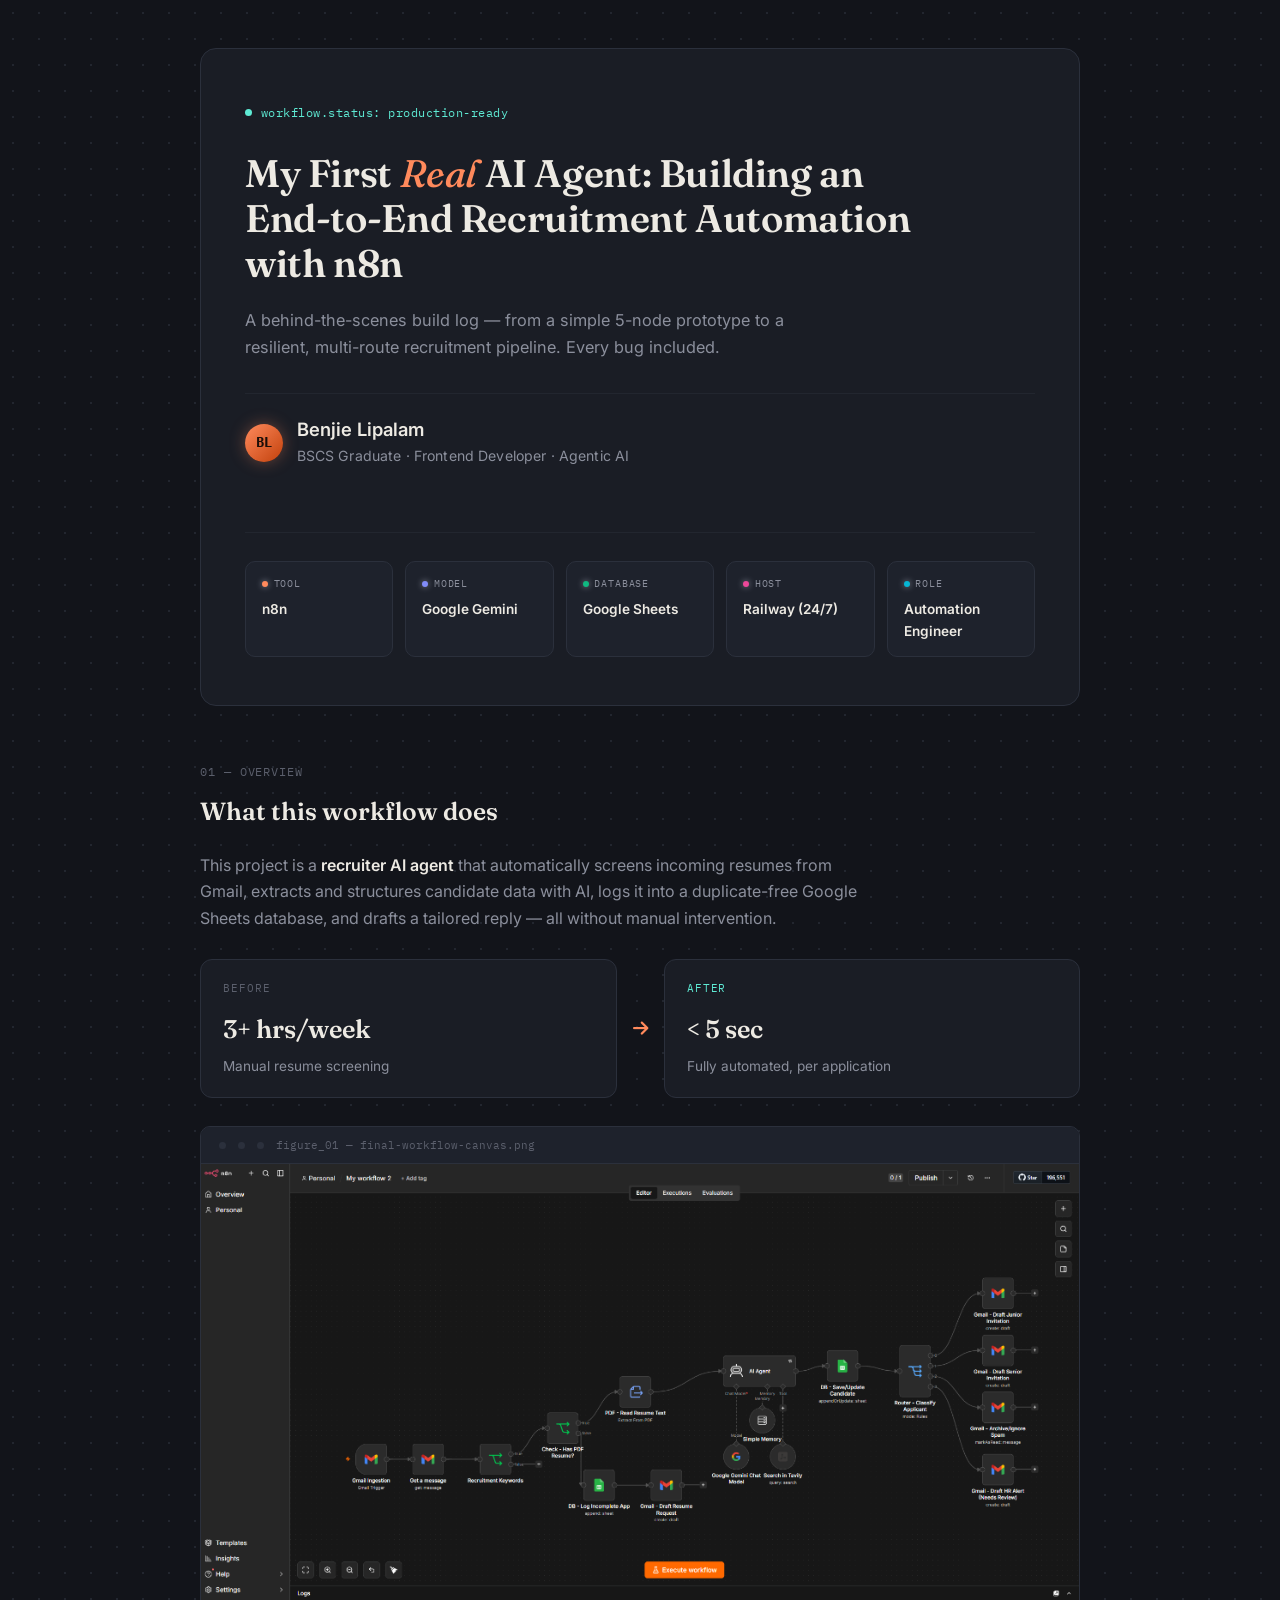
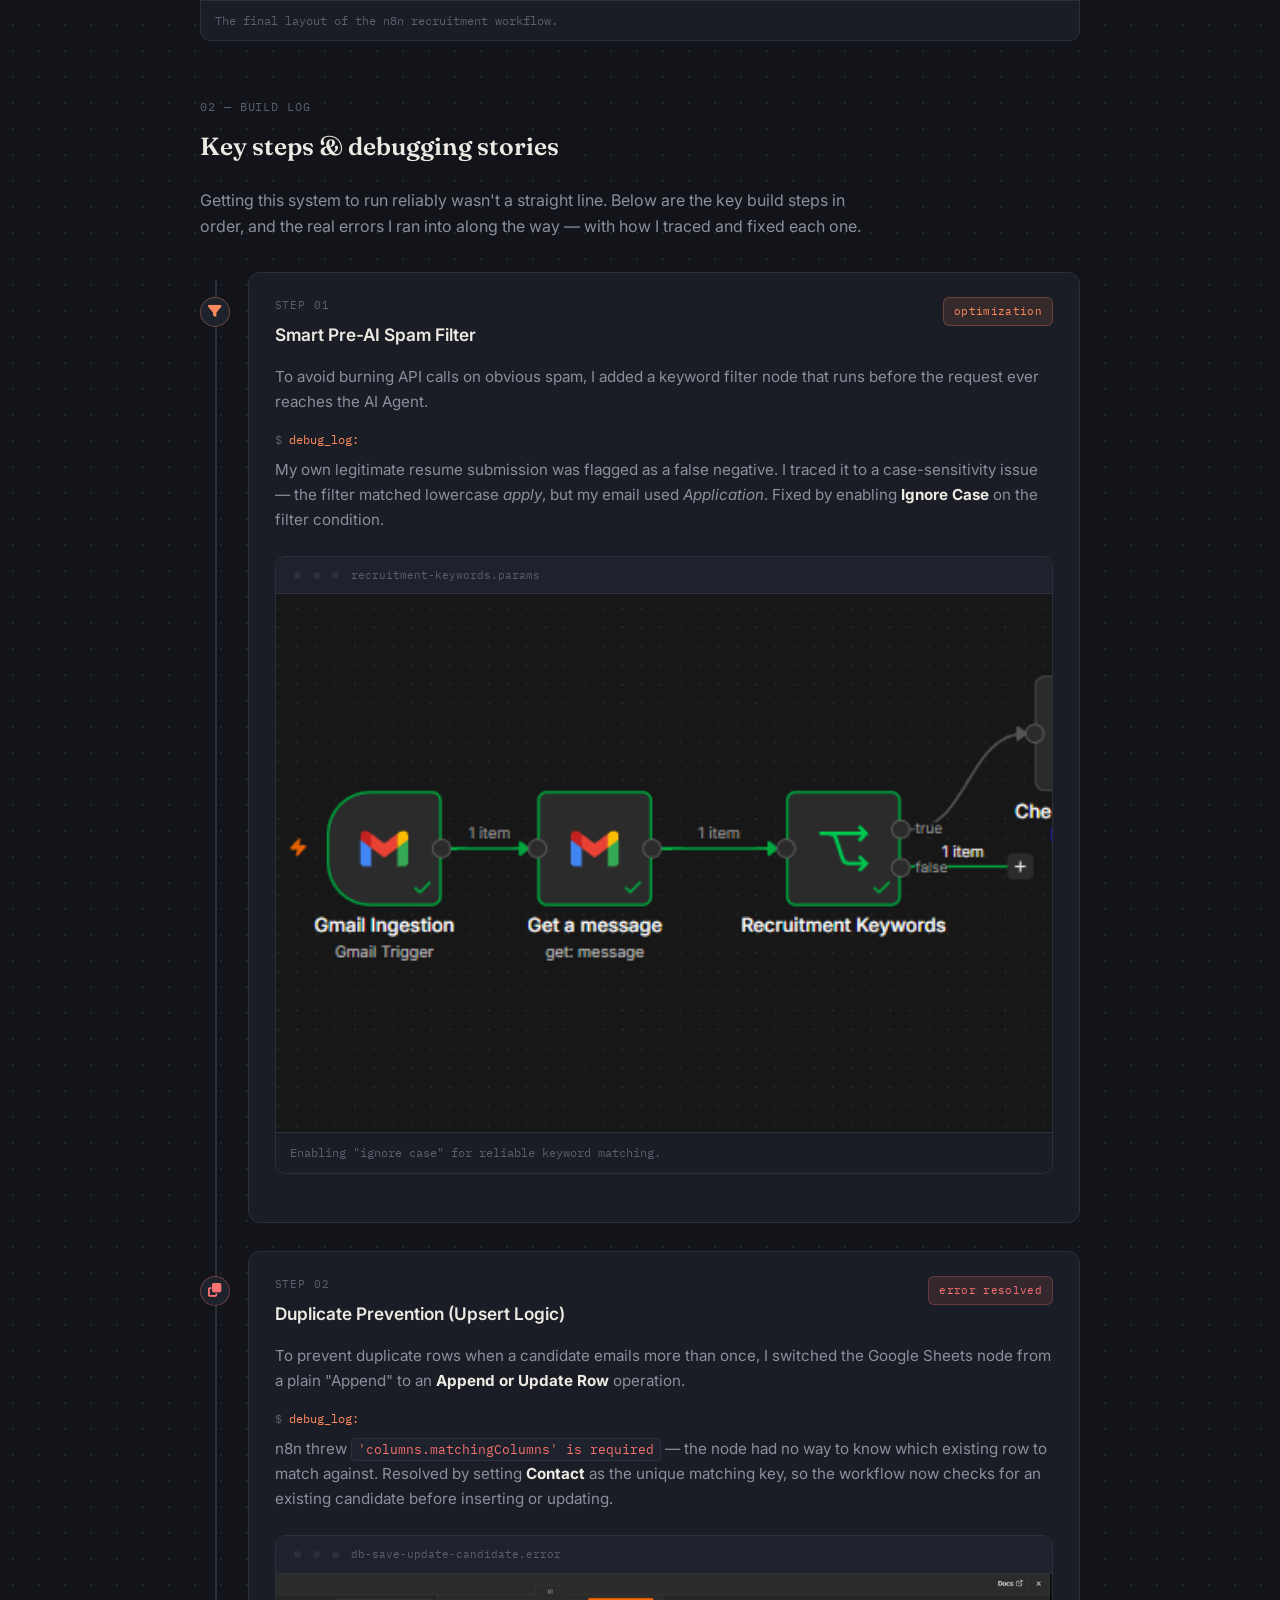
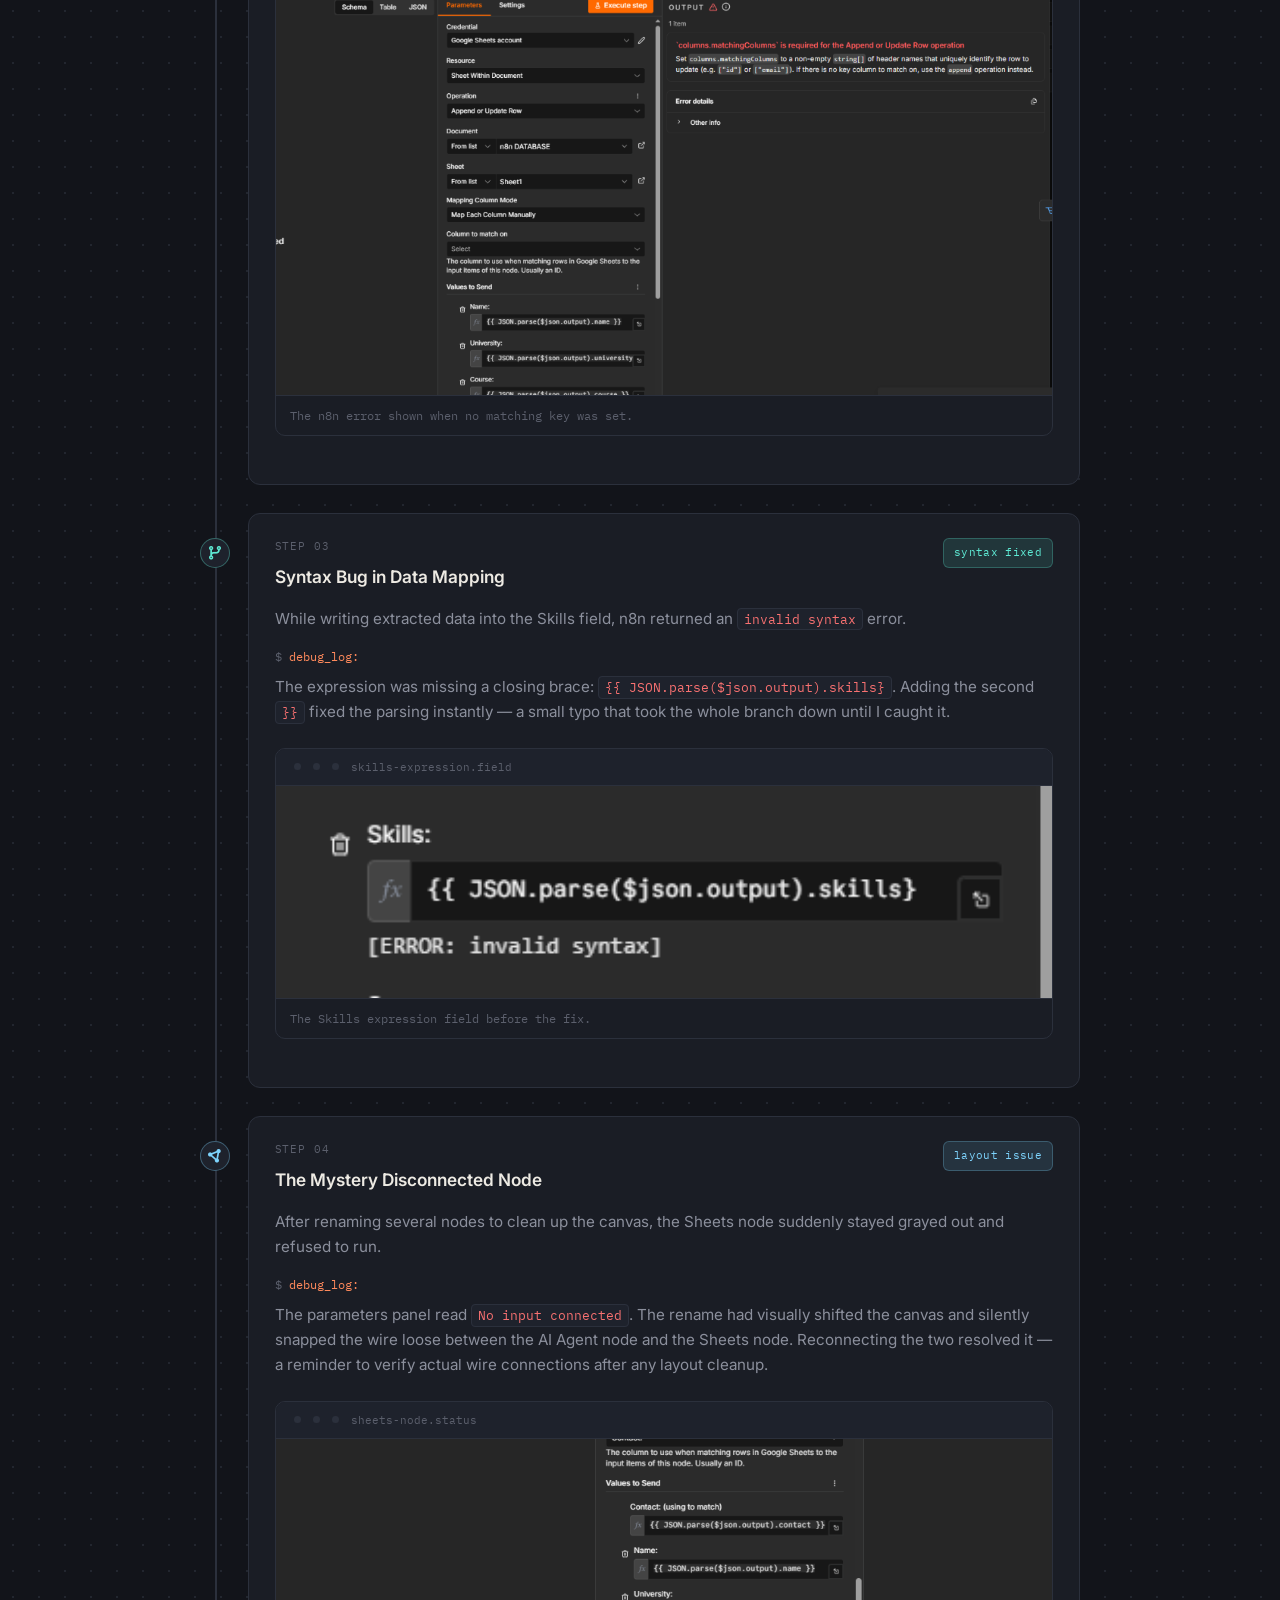
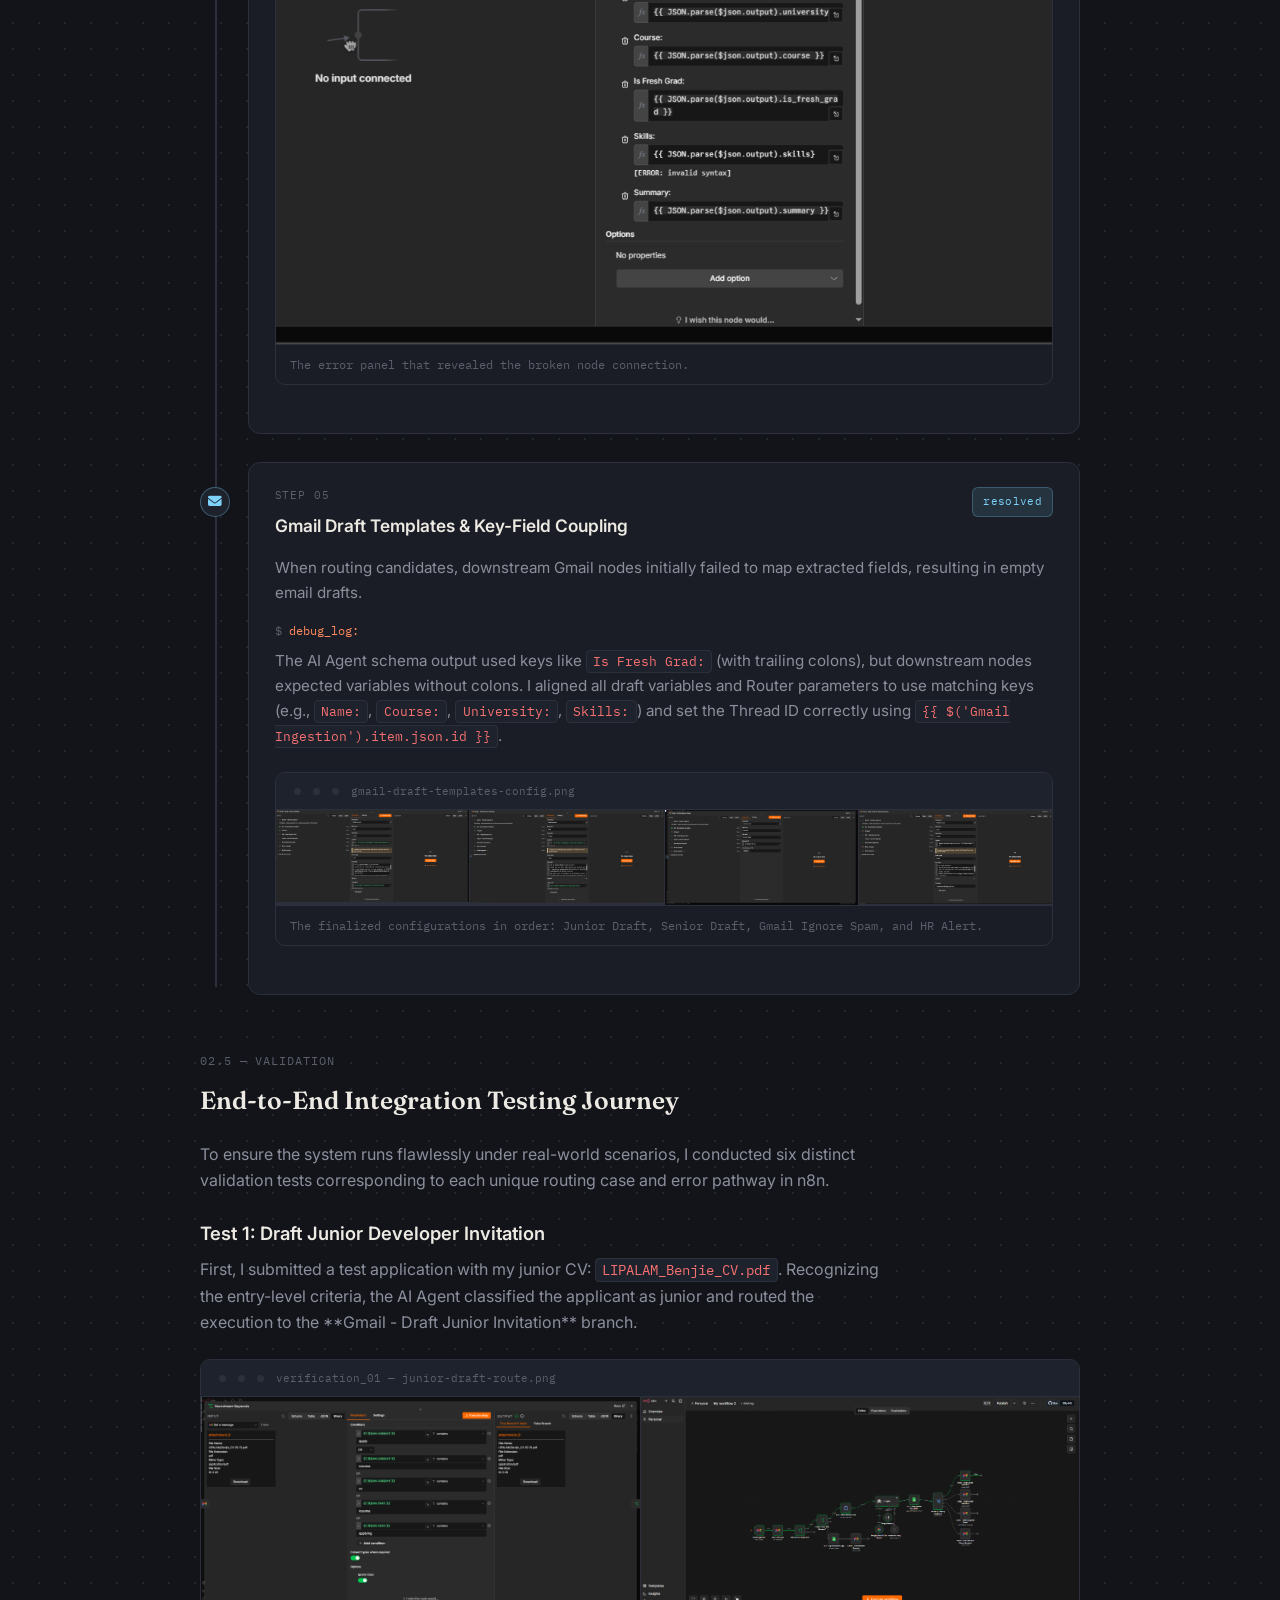
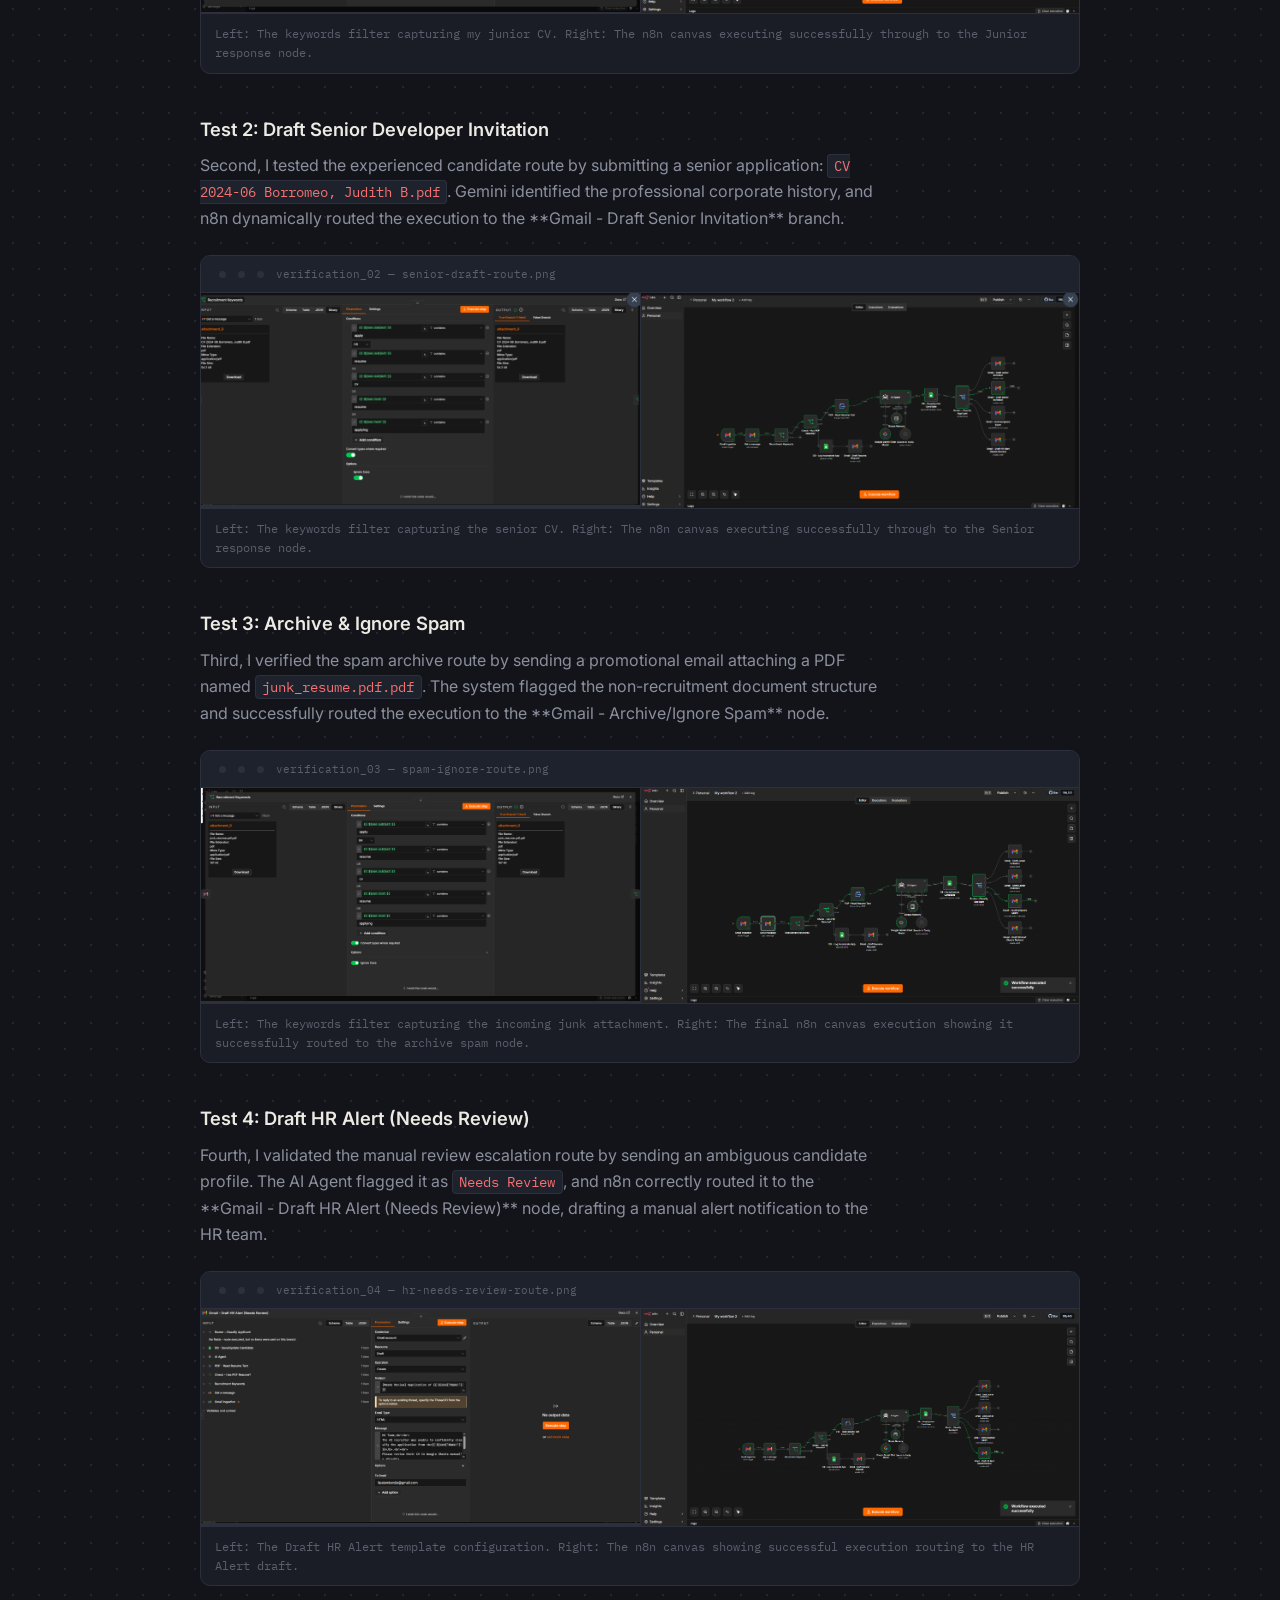
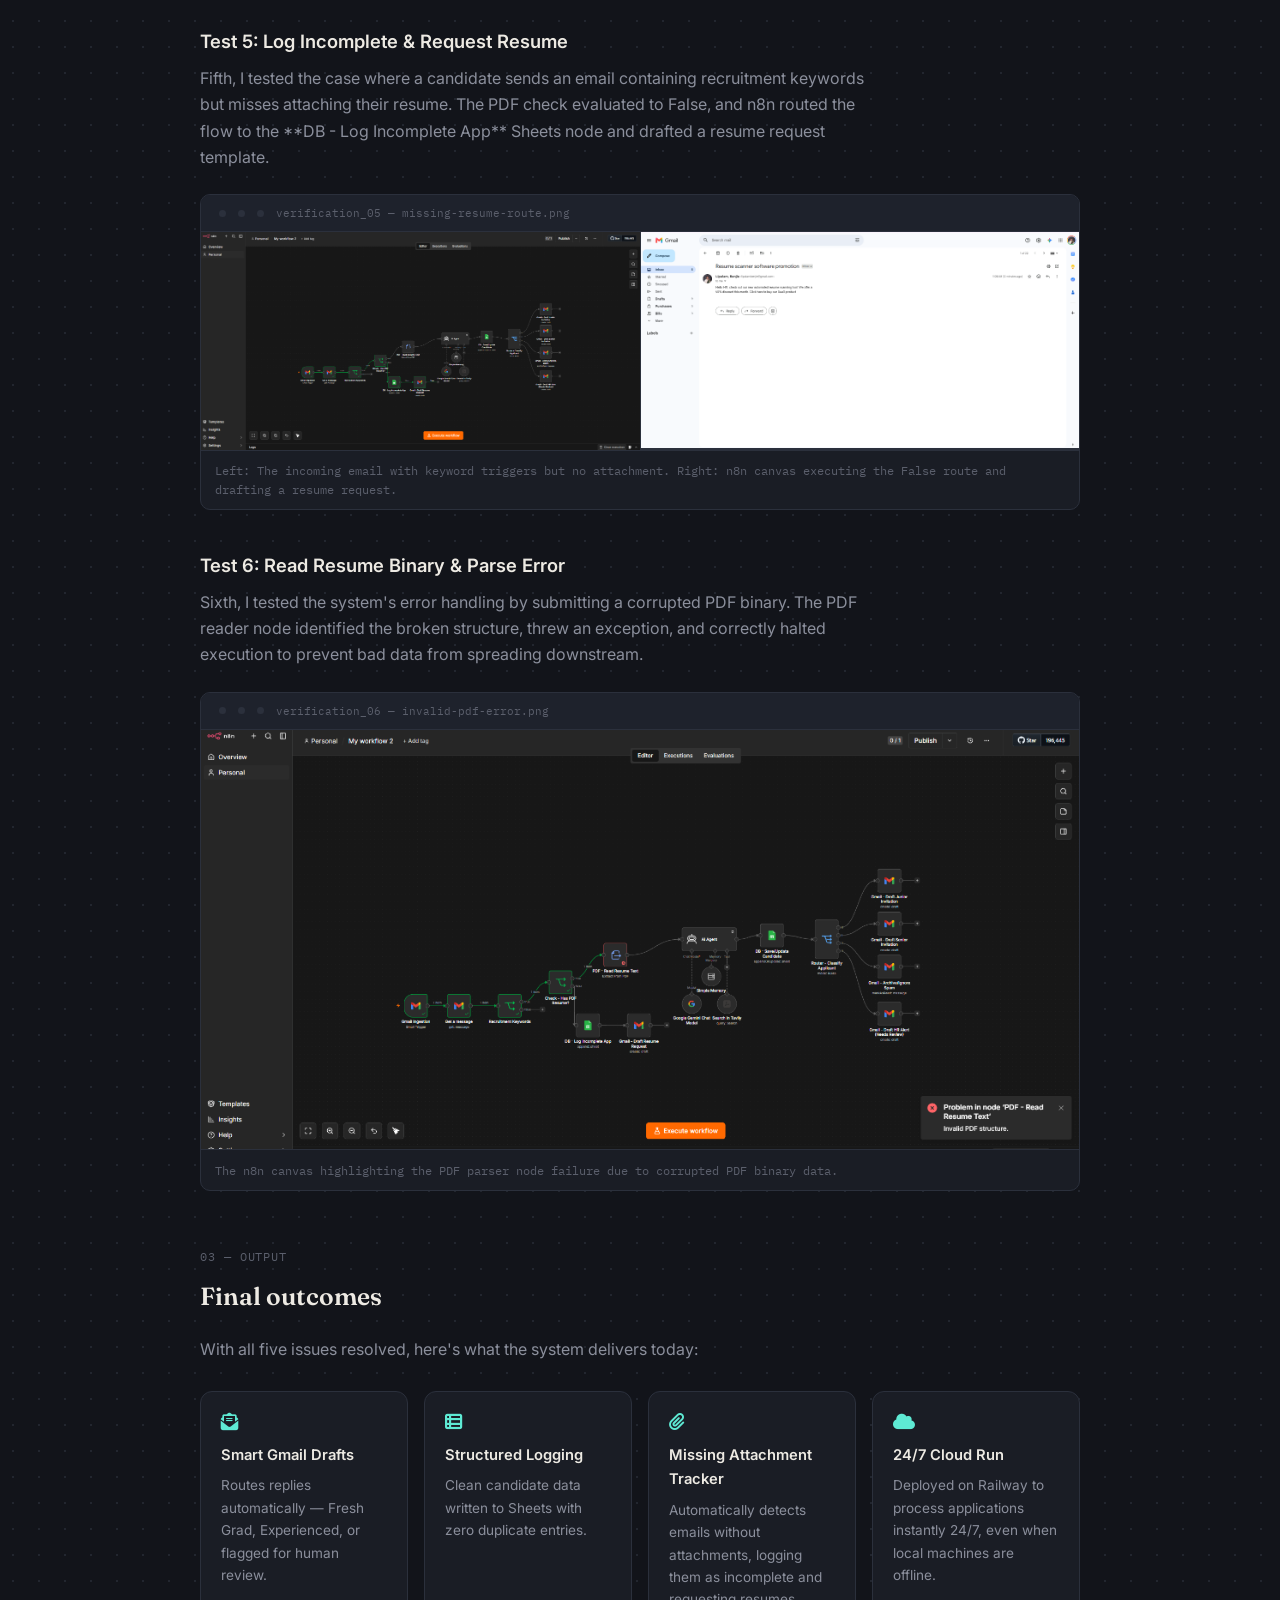
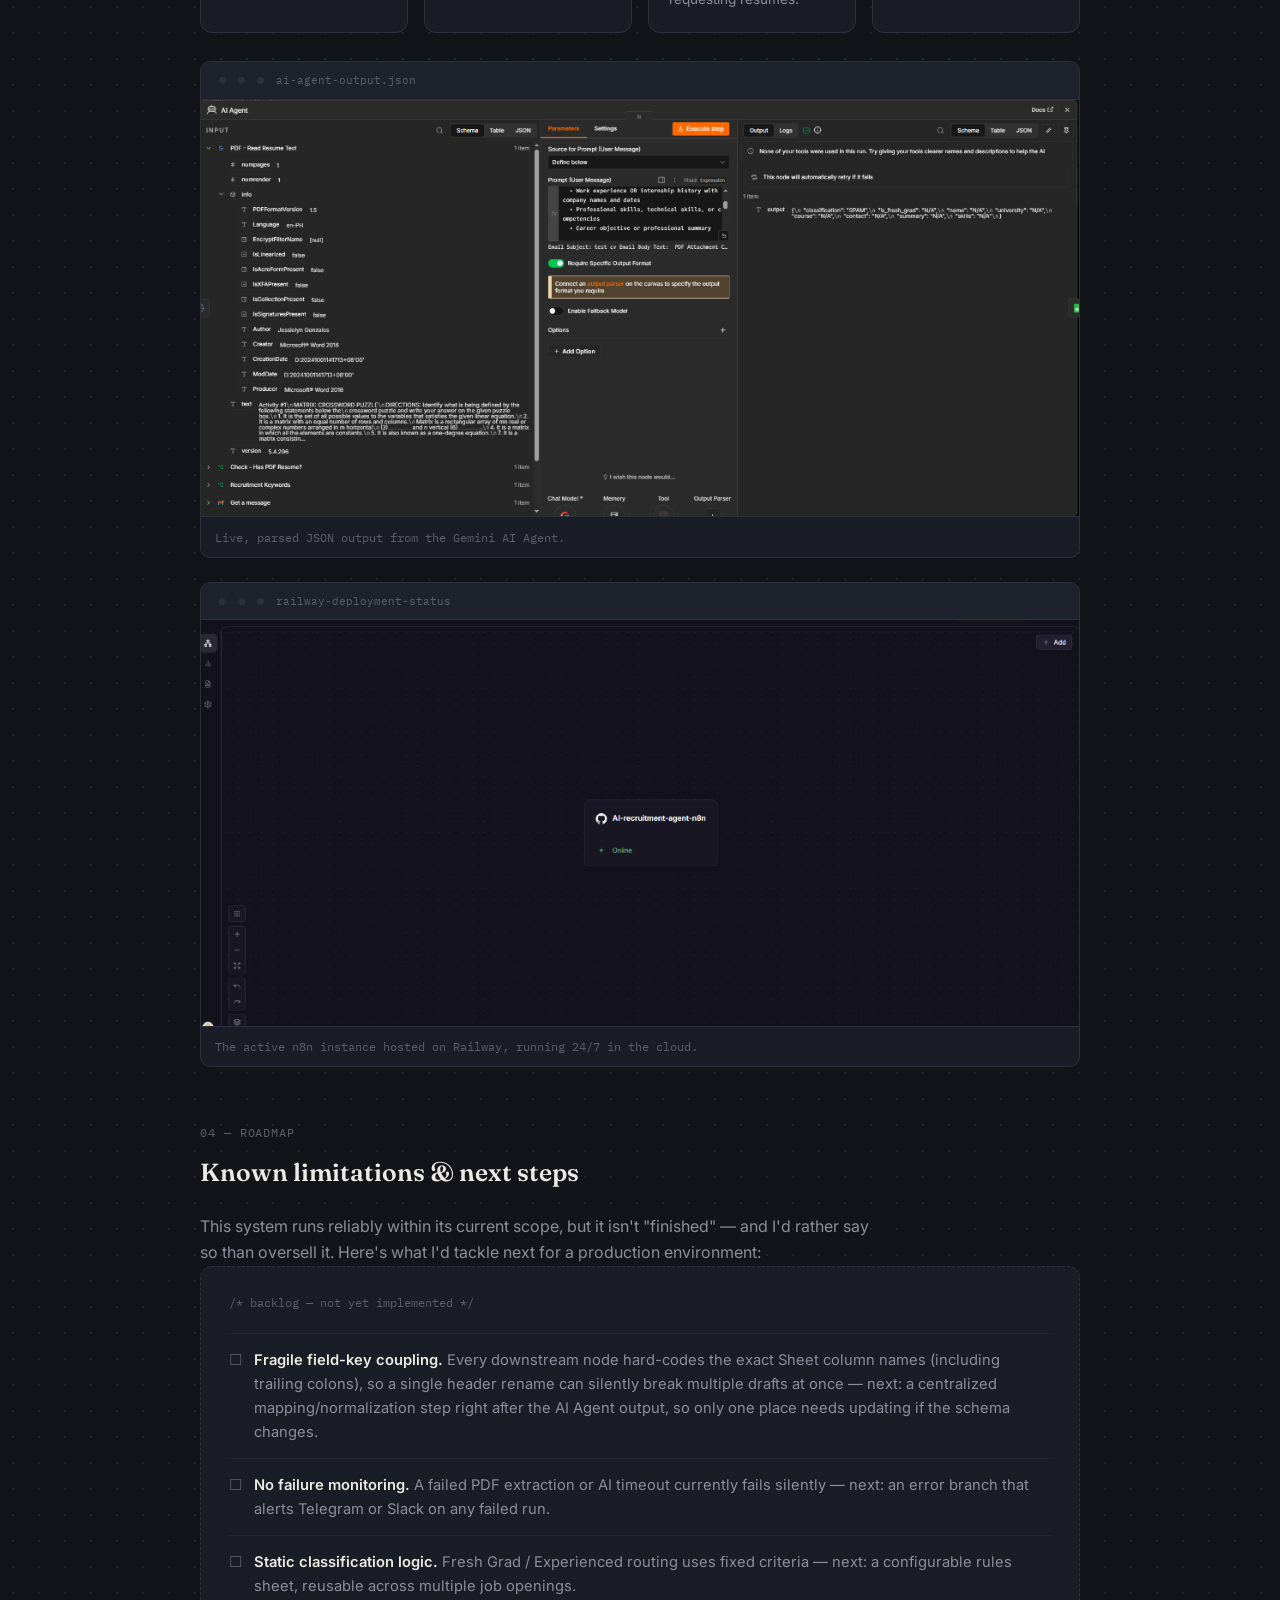
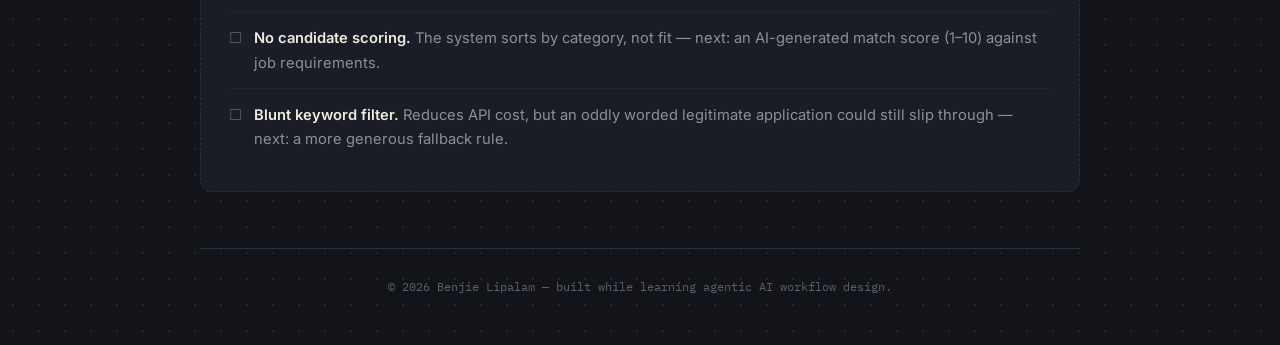
==== index.html @ 8786ce72 "design: refine author branding title text and apply enhanced CSS avatar glow" ====
<!doctype html>
<html lang="en">
  <head>
    <meta charset="UTF-8" />
    <meta name="viewport" content="width=device-width, initial-scale=1.0" />
    <title>Benjie Lipalam — My First Real AI Agent</title>
    <link rel="preconnect" href="https://fonts.googleapis.com" />
    <link rel="preconnect" href="https://fonts.gstatic.com" crossorigin />
    <link
      href="https://fonts.googleapis.com/css2?family=Fraunces:ital,opsz,wght@0,9..144,500;0,9..144,600;0,9..144,700;1,9..144,500&family=Inter:wght@400;500;600;700&family=IBM+Plex+Mono:wght@400;500;600&display=swap"
      rel="stylesheet"
    />
    <link
      rel="stylesheet"
      href="https://cdnjs.cloudflare.com/ajax/libs/font-awesome/6.4.0/css/all.min.css"
    />
    <link rel="stylesheet" href="portfolio.css" />
  </head>
  <body>
    <div class="container">
      <!-- Header -->
      <header class="header">
        <div class="status-line mono">
          <span class="status-dot"></span>
          workflow.status: production-ready
        </div>
        <h1>
          My First <em>Real</em> AI Agent: Building an End-to-End Recruitment
          Automation with n8n
        </h1>
        <p class="subhead">
          A behind-the-scenes build log — from a simple 5-node prototype to a
          resilient, multi-route recruitment pipeline. Every bug included.
        </p>
        <div class="author-tag" style="margin-bottom: 2rem;">
          <div class="author-avatar">BL</div>
          <div class="author-meta">
            <div class="author-name">Benjie Lipalam</div>
            <div class="author-role">BSCS Graduate &middot; Frontend Developer &middot; Agentic AI</div>
          </div>
        </div>

        <!-- Meta Chips -->
        <div class="meta-strip">
          <div class="chip">
            <span class="chip-key mono"><span class="dot-indicator" style="background-color: #ff8a5c;"></span>tool</span>
            <span class="chip-val">n8n</span>
          </div>
          <div class="chip">
            <span class="chip-key mono"><span class="dot-indicator" style="background-color: #818cf8;"></span>model</span>
            <span class="chip-val">Google Gemini</span>
          </div>
          <div class="chip">
            <span class="chip-key mono"><span class="dot-indicator" style="background-color: #10b981;"></span>database</span>
            <span class="chip-val">Google Sheets</span>
          </div>
          <div class="chip">
            <span class="chip-key mono"><span class="dot-indicator" style="background-color: #ec4899;"></span>host</span>
            <span class="chip-val">Railway (24/7)</span>
          </div>
          <div class="chip">
            <span class="chip-key mono"><span class="dot-indicator" style="background-color: #06b6d4;"></span>role</span>
            <span class="chip-val">Automation Engineer</span>
          </div>
        </div>
      </header>

      <!-- Section 1: Overview -->
      <div class="section">
        <div class="section-eyebrow">01 — Overview</div>
        <h2 class="section-title">What this workflow does</h2>
        <p>
          This project is a <strong>recruiter AI agent</strong> that
          automatically screens incoming resumes from Gmail, extracts and
          structures candidate data with AI, logs it into a duplicate-free
          Google Sheets database, and drafts a tailored reply — all without
          manual intervention.
        </p>

        <div class="impact-row">
          <div class="impact-box before">
            <div class="impact-label mono">before</div>
            <div class="impact-value">3+ hrs/week</div>
            <div class="impact-desc">Manual resume screening</div>
          </div>
          <div class="impact-arrow">
            <i class="fa-solid fa-arrow-right"></i>
          </div>
          <div class="impact-box after">
            <div class="impact-label mono">after</div>
            <div class="impact-value">&lt; 5 sec</div>
            <div class="impact-desc">Fully automated, per application</div>
          </div>
        </div>

        <div class="frame">
          <div class="frame-bar">
            <span class="frame-dot"></span><span class="frame-dot"></span
            ><span class="frame-dot"></span>
            <span class="mono">figure_01 — final-workflow-canvas.png</span>
          </div>
          <img
            src="assets/media__1784137675447.png"
            alt="Final n8n canvas layout"
          />
          <div class="frame-caption">
            The final layout of the n8n recruitment workflow.
          </div>
        </div>
      </div>

      <!-- Section 2: Debug Log -->
      <div class="section">
        <div class="section-eyebrow">02 — Build Log</div>
        <h2 class="section-title">Key steps &amp; debugging stories</h2>
        <p>
          Getting this system to run reliably wasn't a straight line. Below are
          the key build steps in order, and the real errors I ran into along the
          way — with how I traced and fixed each one.
        </p>

        <div class="timeline" style="margin-top: 2rem">
          <!-- Step 1 -->
          <div class="step-card">
            <div class="node-dot signal">
              <i class="fa-solid fa-filter"></i>
            </div>
            <div class="step-header">
              <div>
                <span class="step-eyebrow">STEP 01</span>
                <div class="step-title">Smart Pre-AI Spam Filter</div>
              </div>
              <span class="step-badge signal">optimization</span>
            </div>
            <p>
              To avoid burning API calls on obvious spam, I added a keyword
              filter node that runs before the request ever reaches the AI
              Agent.
            </p>
            <span class="debug-tag">debug_log:</span>
            <p style="margin-bottom: 1.25rem">
              My own legitimate resume submission was flagged as a false
              negative. I traced it to a case-sensitivity issue — the filter
              matched lowercase <i>apply</i>, but my email used
              <i>Application</i>. Fixed by enabling
              <strong style="color: var(--ink)">Ignore Case</strong> on the
              filter condition.
            </p>
            <div class="frame">
              <div class="frame-bar">
                <span class="frame-dot"></span><span class="frame-dot"></span
                ><span class="frame-dot"></span>
                <span class="mono">recruitment-keywords.params</span>
              </div>
              <img
                src="assets/media__1784074156795.png"
                alt="Recruitment Keywords parameters"
              />
              <div class="frame-caption">
                Enabling "ignore case" for reliable keyword matching.
              </div>
            </div>
          </div>

          <!-- Step 2 -->
          <div class="step-card">
            <div class="node-dot danger"><i class="fa-solid fa-clone"></i></div>
            <div class="step-header">
              <div>
                <span class="step-eyebrow">STEP 02</span>
                <div class="step-title">
                  Duplicate Prevention (Upsert Logic)
                </div>
              </div>
              <span class="step-badge danger">error resolved</span>
            </div>
            <p>
              To prevent duplicate rows when a candidate emails more than once,
              I switched the Google Sheets node from a plain "Append" to an
              <strong style="color: var(--ink)">Append or Update Row</strong>
              operation.
            </p>
            <span class="debug-tag">debug_log:</span>
            <p style="margin-bottom: 1.25rem">
              n8n threw <code>'columns.matchingColumns' is required</code>
              — the node had no way to know which existing row to match against.
              Resolved by setting
              <strong style="color: var(--ink)">Contact</strong> as the unique
              matching key, so the workflow now checks for an existing candidate
              before inserting or updating.
            </p>
            <div class="frame">
              <div class="frame-bar">
                <span class="frame-dot"></span><span class="frame-dot"></span
                ><span class="frame-dot"></span>
                <span class="mono">db-save-update-candidate.error</span>
              </div>
              <img
                src="assets/media__1784091440905.png"
                alt="Matching columns error"
              />
              <div class="frame-caption">
                The n8n error shown when no matching key was set.
              </div>
            </div>
          </div>

          <!-- Step 3 -->
          <div class="step-card">
            <div class="node-dot success">
              <i class="fa-solid fa-code-branch"></i>
            </div>
            <div class="step-header">
              <div>
                <span class="step-eyebrow">STEP 03</span>
                <div class="step-title">Syntax Bug in Data Mapping</div>
              </div>
              <span class="step-badge success">syntax fixed</span>
            </div>
            <p>
              While writing extracted data into the Skills field, n8n returned
              an <code>invalid syntax</code> error.
            </p>
            <span class="debug-tag">debug_log:</span>
            <p style="margin-bottom: 1.25rem">
              The expression was missing a closing brace:
              <code>{{ JSON.parse($json.output).skills}</code>. Adding the
              second <code>}}</code> fixed the parsing instantly — a small typo
              that took the whole branch down until I caught it.
            </p>
            <div class="frame">
              <div class="frame-bar">
                <span class="frame-dot"></span><span class="frame-dot"></span
                ><span class="frame-dot"></span>
                <span class="mono">skills-expression.field</span>
              </div>
              <img
                src="assets/media__1784127608959.png"
                alt="Skills bracket error"
              />
              <div class="frame-caption">
                The Skills expression field before the fix.
              </div>
            </div>
          </div>

          <!-- Step 4 -->
          <div class="step-card">
            <div class="node-dot info">
              <i class="fa-solid fa-circle-nodes"></i>
            </div>
            <div class="step-header">
              <div>
                <span class="step-eyebrow">STEP 04</span>
                <div class="step-title">The Mystery Disconnected Node</div>
              </div>
              <span class="step-badge info">layout issue</span>
            </div>
            <p>
              After renaming several nodes to clean up the canvas, the Sheets
              node suddenly stayed grayed out and refused to run.
            </p>
            <span class="debug-tag">debug_log:</span>
            <p style="margin-bottom: 1.25rem">
              The parameters panel read <code>No input connected</code>. The
              rename had visually shifted the canvas and silently snapped the
              wire loose between the AI Agent node and the Sheets node.
              Reconnecting the two resolved it — a reminder to verify actual
              wire connections after any layout cleanup.
            </p>
            <div class="frame">
              <div class="frame-bar">
                <span class="frame-dot"></span><span class="frame-dot"></span
                ><span class="frame-dot"></span>
                <span class="mono">sheets-node.status</span>
              </div>
              <img
                src="assets/uploaded_media_1784127311231.png"
                alt="No input connected screenshot"
              />
              <div class="frame-caption">
                The error panel that revealed the broken node connection.
              </div>
            </div>
          </div>

          <!-- Step 5 -->
          <div class="step-card">
            <div class="node-dot info">
              <i class="fa-solid fa-envelope"></i>
            </div>
            <div class="step-header">
              <div>
                <span class="step-eyebrow">STEP 05</span>
                <div class="step-title">
                  Gmail Draft Templates &amp; Key-Field Coupling
                </div>
              </div>
              <span class="step-badge info">resolved</span>
            </div>
            <p>
              When routing candidates, downstream Gmail nodes initially failed
              to map extracted fields, resulting in empty email drafts.
            </p>
            <span class="debug-tag">debug_log:</span>
            <p style="margin-bottom: 1.25rem">
              The AI Agent schema output used keys like
              <code>Is Fresh Grad:</code> (with trailing colons), but downstream
              nodes expected variables without colons. I aligned all draft
              variables and Router parameters to use matching keys (e.g.,
              <code>Name:</code>, <code>Course:</code>,
              <code>University:</code>, <code>Skills:</code>) and set the Thread
              ID correctly using
              <code>{{ $('Gmail Ingestion').item.json.id }}</code>.
            </p>
            <div class="frame">
              <div class="frame-bar">
                <span class="frame-dot"></span><span class="frame-dot"></span
                ><span class="frame-dot"></span>
                <span class="mono">gmail-draft-templates-config.png</span>
              </div>
              <div
                style="
                  display: grid;
                  grid-template-columns: repeat(auto-fit, minmax(180px, 1fr));
                  gap: 1px;
                  background-color: var(--line);
                "
              >
                <img
                  src="assets/media__1784149480501.png"
                  alt="Draft Junior Invitation Configuration"
                  style="width: 100%; display: block"
                />
                <img
                  src="assets/media__1784149492534.png"
                  alt="Draft Senior Invitation Configuration"
                  style="width: 100%; display: block"
                />
                <img
                  src="assets/media__1784143111990.png"
                  alt="Gmail Archive/Ignore Spam Configuration"
                  style="width: 100%; display: block"
                />
                <img
                  src="assets/media__1784149506676.png"
                  alt="Draft HR Alert Configuration"
                  style="width: 100%; display: block"
                />
              </div>
              <div class="frame-caption">
                The finalized configurations in order: Junior Draft, Senior
                Draft, Gmail Ignore Spam, and HR Alert.
              </div>
            </div>
          </div>
        </div>
      </div>
      <!-- Section 2.5: Validation -->
      <div class="section">
        <div class="section-eyebrow">02.5 — Validation</div>
        <h2 class="section-title">End-to-End Integration Testing Journey</h2>
        <p>
          To ensure the system runs flawlessly under real-world scenarios, I
          conducted six distinct validation tests corresponding to each unique
          routing case and error pathway in n8n.
        </p>

        <!-- Test 1 -->
        <h3
          style="
            font-size: 1.15rem;
            margin: 1.5rem 0 0.5rem;
            color: var(--ink);
            font-weight: 600;
          "
        >
          Test 1: Draft Junior Developer Invitation
        </h3>
        <p>
          First, I submitted a test application with my junior CV:
          <code>LIPALAM_Benjie_CV.pdf</code>. Recognizing the entry-level
          criteria, the AI Agent classified the applicant as junior and routed
          the execution to the **Gmail - Draft Junior Invitation** branch.
        </p>
        <div class="frame">
          <div class="frame-bar">
            <span class="frame-dot"></span><span class="frame-dot"></span
            ><span class="frame-dot"></span>
            <span class="mono">verification_01 — junior-draft-route.png</span>
          </div>
          <div
            style="
              display: grid;
              grid-template-columns: repeat(auto-fit, minmax(360px, 1fr));
              gap: 1px;
              background-color: var(--line);
            "
          >
            <img
              src="assets/media__1784134936139.png"
              alt="Test 1 CV matches keywords"
              style="width: 100%; display: block"
            />
            <img
              src="assets/media__1784134925178.png"
              alt="Successful Junior CV execution"
              style="width: 100%; display: block"
            />
          </div>
          <div class="frame-caption">
            Left: The keywords filter capturing my junior CV. Right: The n8n
            canvas executing successfully through to the Junior response node.
          </div>
        </div>

        <!-- Test 2 -->
        <h3
          style="
            font-size: 1.15rem;
            margin: 2.5rem 0 0.5rem;
            color: var(--ink);
            font-weight: 600;
          "
        >
          Test 2: Draft Senior Developer Invitation
        </h3>
        <p>
          Second, I tested the experienced candidate route by submitting a
          senior application: <code>CV 2024-06 Borromeo, Judith B.pdf</code>.
          Gemini identified the professional corporate history, and n8n
          dynamically routed the execution to the **Gmail - Draft Senior
          Invitation** branch.
        </p>
        <div class="frame">
          <div class="frame-bar">
            <span class="frame-dot"></span><span class="frame-dot"></span
            ><span class="frame-dot"></span>
            <span class="mono">verification_02 — senior-draft-route.png</span>
          </div>
          <div
            style="
              display: grid;
              grid-template-columns: repeat(auto-fit, minmax(360px, 1fr));
              gap: 1px;
              background-color: var(--line);
            "
          >
            <img
              src="assets/media__1784137597039.png"
              alt="Test 2 CV matches keywords"
              style="width: 100%; display: block"
            />
            <img
              src="assets/media__1784137586404.png"
              alt="Successful Senior CV execution"
              style="width: 100%; display: block"
            />
          </div>
          <div class="frame-caption">
            Left: The keywords filter capturing the senior CV. Right: The n8n
            canvas executing successfully through to the Senior response node.
          </div>
        </div>

        <!-- Test 3 -->
        <h3
          style="
            font-size: 1.15rem;
            margin: 2.5rem 0 0.5rem;
            color: var(--ink);
            font-weight: 600;
          "
        >
          Test 3: Archive &amp; Ignore Spam
        </h3>
        <p>
          Third, I verified the spam archive route by sending a promotional
          email attaching a PDF named <code>junk_resume.pdf.pdf</code>. The
          system flagged the non-recruitment document structure and successfully
          routed the execution to the **Gmail - Archive/Ignore Spam** node.
        </p>
        <div class="frame">
          <div class="frame-bar">
            <span class="frame-dot"></span><span class="frame-dot"></span
            ><span class="frame-dot"></span>
            <span class="mono">verification_03 — spam-ignore-route.png</span>
          </div>
          <div
            style="
              display: grid;
              grid-template-columns: repeat(auto-fit, minmax(360px, 1fr));
              gap: 1px;
              background-color: var(--line);
            "
          >
            <img
              src="assets/media__1784148436421.png"
              alt="Recruitment Keywords capturing junk resume"
              style="width: 100%; display: block"
            />
            <img
              src="assets/media__1784148423939.png"
              alt="Successful ignore spam execution path"
              style="width: 100%; display: block"
            />
          </div>
          <div class="frame-caption">
            Left: The keywords filter capturing the incoming junk attachment.
            Right: The final n8n canvas execution showing it successfully routed
            to the archive spam node.
          </div>
        </div>

        <!-- Test 4 -->
        <h3
          style="
            font-size: 1.15rem;
            margin: 2.5rem 0 0.5rem;
            color: var(--ink);
            font-weight: 600;
          "
        >
          Test 4: Draft HR Alert (Needs Review)
        </h3>
        <p>
          Fourth, I validated the manual review escalation route by sending an
          ambiguous candidate profile. The AI Agent flagged it as
          <code>Needs Review</code>, and n8n correctly routed it to the **Gmail
          - Draft HR Alert (Needs Review)** node, drafting a manual alert
          notification to the HR team.
        </p>
        <div class="frame">
          <div class="frame-bar">
            <span class="frame-dot"></span><span class="frame-dot"></span
            ><span class="frame-dot"></span>
            <span class="mono"
              >verification_04 — hr-needs-review-route.png</span
            >
          </div>
          <div
            style="
              display: grid;
              grid-template-columns: repeat(auto-fit, minmax(360px, 1fr));
              gap: 1px;
              background-color: var(--line);
            "
          >
            <img
              src="assets/media__1784149506676.png"
              alt="Draft HR Alert Settings"
              style="width: 100%; display: block"
            />
            <img
              src="assets/media__1784135577460.png"
              alt="HR Needs Review execution canvas"
              style="width: 100%; display: block"
            />
          </div>
          <div class="frame-caption">
            Left: The Draft HR Alert template configuration. Right: The n8n
            canvas showing successful execution routing to the HR Alert draft.
          </div>
        </div>

        <!-- Test 5 -->
        <h3
          style="
            font-size: 1.15rem;
            margin: 2.5rem 0 0.5rem;
            color: var(--ink);
            font-weight: 600;
          "
        >
          Test 5: Log Incomplete &amp; Request Resume
        </h3>
        <p>
          Fifth, I tested the case where a candidate sends an email containing
          recruitment keywords but misses attaching their resume. The PDF check
          evaluated to False, and n8n routed the flow to the **DB - Log
          Incomplete App** Sheets node and drafted a resume request template.
        </p>
        <div class="frame">
          <div class="frame-bar">
            <span class="frame-dot"></span><span class="frame-dot"></span
            ><span class="frame-dot"></span>
            <span class="mono">verification_05 — missing-resume-route.png</span>
          </div>
          <div
            style="
              display: grid;
              grid-template-columns: repeat(auto-fit, minmax(360px, 1fr));
              gap: 1px;
              background-color: var(--line);
            "
          >
            <img
              src="assets/media__1784135329771.png"
              alt="Test email without attachment"
              style="width: 100%; display: block"
            />
            <img
              src="assets/media__1784135352584.png"
              alt="n8n canvas routing to draft resume node"
              style="width: 100%; display: block"
            />
          </div>
          <div class="frame-caption">
            Left: The incoming email with keyword triggers but no attachment.
            Right: n8n canvas executing the False route and drafting a resume
            request.
          </div>
        </div>

        <!-- Test 6 -->
        <h3
          style="
            font-size: 1.15rem;
            margin: 2.5rem 0 0.5rem;
            color: var(--ink);
            font-weight: 600;
          "
        >
          Test 6: Read Resume Binary &amp; Parse Error
        </h3>
        <p>
          Sixth, I tested the system's error handling by submitting a corrupted
          PDF binary. The PDF reader node identified the broken structure, threw
          an exception, and correctly halted execution to prevent bad data from
          spreading downstream.
        </p>
        <div class="frame">
          <div class="frame-bar">
            <span class="frame-dot"></span><span class="frame-dot"></span
            ><span class="frame-dot"></span>
            <span class="mono">verification_06 — invalid-pdf-error.png</span>
          </div>
          <img
            src="assets/media__1784135436920.png"
            alt="Invalid PDF structure node error"
          />
          <div class="frame-caption">
            The n8n canvas highlighting the PDF parser node failure due to
            corrupted PDF binary data.
          </div>
        </div>
      </div>

      <!-- Section 3: Outcomes -->
      <div class="section">
        <div class="section-eyebrow">03 — Output</div>
        <h2 class="section-title">Final outcomes</h2>
        <p>
          With all five issues resolved, here's what the system delivers today:
        </p>

        <div class="outcomes-grid">
          <div class="outcome-card">
            <i class="fa-solid fa-envelope-open-text"></i>
            <h3>Smart Gmail Drafts</h3>
            <p>
              Routes replies automatically — Fresh Grad, Experienced, or flagged
              for human review.
            </p>
          </div>
          <div class="outcome-card">
            <i class="fa-solid fa-table-list"></i>
            <h3>Structured Logging</h3>
            <p>
              Clean candidate data written to Sheets with zero duplicate
              entries.
            </p>
          </div>
          <div class="outcome-card">
            <i class="fa-solid fa-paperclip"></i>
            <h3>Missing Attachment Tracker</h3>
            <p>
              Automatically detects emails without attachments, logging them as
              incomplete and requesting resumes.
            </p>
          </div>
          <div class="outcome-card">
            <i class="fa-solid fa-cloud"></i>
            <h3>24/7 Cloud Run</h3>
            <p>
              Deployed on Railway to process applications instantly 24/7, even
              when local machines are offline.
            </p>
          </div>
        </div>

        <div class="frame">
          <div class="frame-bar">
            <span class="frame-dot"></span><span class="frame-dot"></span
            ><span class="frame-dot"></span>
            <span class="mono">ai-agent-output.json</span>
          </div>
          <img
            src="assets/media__1784148643020.png"
            alt="AI Agent live output JSON"
          />
          <div class="frame-caption">
            Live, parsed JSON output from the Gemini AI Agent.
          </div>
        </div>

        <div class="frame">
          <div class="frame-bar">
            <span class="frame-dot"></span><span class="frame-dot"></span
            ><span class="frame-dot"></span>
            <span class="mono">railway-deployment-status</span>
          </div>
          <img
            src="assets/media__1784150732398.png"
            alt="Railway deployment status online"
          />
          <div class="frame-caption">
            The active n8n instance hosted on Railway, running 24/7 in the
            cloud.
          </div>
        </div>
      </div>
      <!-- Section 4: Roadmap -->
      <div class="section">
        <div class="section-eyebrow">04 — Roadmap</div>
        <h2 class="section-title">Known limitations &amp; next steps</h2>
        <p>
          This system runs reliably within its current scope, but it isn't
          "finished" — and I'd rather say so than oversell it. Here's what I'd
          tackle next for a production environment:
        </p>

        <div class="roadmap-box">
          <div class="roadmap-comment">/* backlog — not yet implemented */</div>

          <div class="roadmap-item">
            <span class="box">☐</span>
            <div>
              <p>
                <strong>Fragile field-key coupling.</strong> Every downstream
                node hard-codes the exact Sheet column names (including trailing
                colons), so a single header rename can silently break multiple
                drafts at once — next: a centralized mapping/normalization step
                right after the AI Agent output, so only one place needs
                updating if the schema changes.
              </p>
            </div>
          </div>

          <div class="roadmap-item">
            <span class="box">☐</span>
            <div>
              <p>
                <strong>No failure monitoring.</strong> A failed PDF extraction
                or AI timeout currently fails silently — next: an error branch
                that alerts Telegram or Slack on any failed run.
              </p>
            </div>
          </div>

          <div class="roadmap-item">
            <span class="box">☐</span>
            <div>
              <p>
                <strong>Static classification logic.</strong> Fresh Grad /
                Experienced routing uses fixed criteria — next: a configurable
                rules sheet, reusable across multiple job openings.
              </p>
            </div>
          </div>

          <div class="roadmap-item">
            <span class="box">☐</span>
            <div>
              <p>
                <strong>No candidate scoring.</strong> The system sorts by
                category, not fit — next: an AI-generated match score (1–10)
                against job requirements.
              </p>
            </div>
          </div>

          <div class="roadmap-item">
            <span class="box">☐</span>
            <div>
              <p>
                <strong>Blunt keyword filter.</strong> Reduces API cost, but an
                oddly worded legitimate application could still slip through —
                next: a more generous fallback rule.
              </p>
            </div>
          </div>
        </div>
      </div>
      <footer class="footer">
        © 2026 Benjie Lipalam — built while learning agentic AI workflow design.
      </footer>
    </div>
  </body>
</html>
---- portfolio.css ----
:root {
  --canvas: #12141a;
  --surface: #1a1d25;
  --surface-raised: #1e222c;
  --line: #2b303c;
  --line-soft: #22262f;
  --ink: #edeae3;
  --ink-dim: #8b8f9c;
  --ink-faint: #5b5f6c;

  --signal: #ff8a5c;
  --signal-dim: rgba(255, 138, 92, 0.12);
  --success: #5eead4;
  --success-dim: rgba(94, 234, 212, 0.12);
  --danger: #f87171;
  --danger-dim: rgba(248, 113, 113, 0.12);
  --info: #7dd3fc;
  --info-dim: rgba(125, 211, 252, 0.12);
}

* {
  margin: 0;
  padding: 0;
  box-sizing: border-box;
}

html {
  background-color: var(--canvas);
}

body {
  font-family: "Inter", sans-serif;
  background-color: var(--canvas);
  background-image: radial-gradient(
    var(--line-soft) 1px,
    transparent 1px
  );
  background-size: 26px 26px;
  color: var(--ink);
  line-height: 1.65;
  padding: 3rem 1.25rem;
}

.container {
  max-width: 880px;
  margin: 0 auto;
}

.mono {
  font-family: "IBM Plex Mono", monospace;
}

a {
  color: inherit;
}

/* ---------- HEADER ---------- */

.header {
  border: 1px solid var(--line);
  background-color: var(--surface);
  border-radius: 16px;
  padding: 3rem 2.75rem;
  position: relative;
  overflow: hidden;
}

.status-line {
  display: inline-flex;
  align-items: center;
  gap: 0.55rem;
  font-size: 0.78rem;
  letter-spacing: 0.04em;
  color: var(--success);
  margin-bottom: 1.75rem;
}

.status-dot {
  width: 7px;
  height: 7px;
  border-radius: 50%;
  background-color: var(--success);
  box-shadow: 0 0 0 0 rgba(94, 234, 212, 0.5);
  animation: pulse-dot 2.4s ease-out infinite;
}

@keyframes pulse-dot {
  0% {
    box-shadow: 0 0 0 0 rgba(94, 234, 212, 0.45);
  }
  70% {
    box-shadow: 0 0 0 8px rgba(94, 234, 212, 0);
  }
  100% {
    box-shadow: 0 0 0 0 rgba(94, 234, 212, 0);
  }
}

.header h1 {
  font-family: "Fraunces", serif;
  font-weight: 600;
  font-size: 2.4rem;
  line-height: 1.18;
  letter-spacing: -0.01em;
  max-width: 700px;
  margin-bottom: 1.25rem;
}

.header h1 em {
  font-style: italic;
  font-weight: 500;
  color: var(--signal);
}

.header .subhead {
  color: var(--ink-dim);
  font-size: 1.02rem;
  max-width: 560px;
  margin-bottom: 2rem;
}

.author-tag {
  display: inline-flex;
  align-items: center;
  gap: 0.85rem;
  padding-top: 1.5rem;
  border-top: 1px solid var(--line-soft);
  width: 100%;
}

.author-meta {
  display: flex;
  flex-direction: column;
  gap: 0.15rem;
}

.author-name {
  color: var(--ink);
  font-weight: 600;
  font-size: 1.15rem;
  line-height: 1.2;
}

.author-role {
  color: var(--ink-dim);
  font-size: 0.88rem;
  margin-top: 0.15rem;
  letter-spacing: 0.01em;
}

.author-avatar {
  width: 38px;
  height: 38px;
  border-radius: 50%;
  background: linear-gradient(135deg, var(--signal), #c2410c);
  display: flex;
  align-items: center;
  justify-content: center;
  font-size: 0.85rem;
  font-weight: 700;
  color: #1b0e08;
  font-family: "IBM Plex Mono", monospace;
  box-shadow: 0 0 16px rgba(255, 138, 92, 0.35);
  flex-shrink: 0;
}

/* ---------- META CHIPS ---------- */

.meta-strip {
  display: grid;
  grid-template-columns: repeat(auto-fit, minmax(140px, 1fr));
  gap: 0.75rem;
  margin-top: 2rem;
  padding-top: 1.75rem;
  border-top: 1px solid var(--line-soft);
  width: 100%;
}

.chip {
  display: flex;
  flex-direction: column;
  align-items: flex-start;
  gap: 0.35rem;
  background-color: var(--surface-raised);
  border: 1px solid var(--line);
  border-radius: 10px;
  padding: 0.85rem 1rem;
  transition: all 0.22s cubic-bezier(0.16, 1, 0.3, 1);
}

.chip:hover {
  border-color: var(--signal);
  transform: translateY(-2px);
  box-shadow: 0 4px 15px rgba(255, 138, 92, 0.08);
}

.chip .chip-key {
  color: var(--ink-dim);
  text-transform: uppercase;
  letter-spacing: 0.08em;
  font-size: 0.65rem;
  display: flex;
  align-items: center;
  gap: 0.35rem;
}

.chip .chip-val {
  color: var(--ink);
  font-weight: 600;
  font-size: 0.85rem;
}

.dot-indicator {
  display: inline-block;
  width: 6px;
  height: 6px;
  border-radius: 50%;
  filter: drop-shadow(0 0 3px currentColor);
}

/* ---------- SECTIONS ---------- */

.section {
  margin-top: 3.5rem;
}

.section-eyebrow {
  font-family: "IBM Plex Mono", monospace;
  font-size: 0.72rem;
  letter-spacing: 0.08em;
  text-transform: uppercase;
  color: var(--ink-faint);
  margin-bottom: 0.6rem;
}

.section-title {
  font-family: "Fraunces", serif;
  font-weight: 600;
  font-size: 1.55rem;
  color: var(--ink);
  margin-bottom: 1.25rem;
}

.section > p {
  color: var(--ink-dim);
  font-size: 1rem;
  margin-bottom: 1.1rem;
  max-width: 680px;
}

.section > p:last-of-type {
  margin-bottom: 0;
}

.section > p strong {
  color: var(--ink);
  font-weight: 600;
}

/* ---------- IMPACT COMPARISON ---------- */

.impact-row {
  display: flex;
  align-items: stretch;
  gap: 0.75rem;
  margin: 1.75rem 0;
  flex-wrap: wrap;
}

.impact-box {
  flex: 1;
  min-width: 200px;
  border: 1px solid var(--line);
  background-color: var(--surface);
  border-radius: 12px;
  padding: 1.25rem 1.4rem;
}

.impact-box .impact-label {
  font-family: "IBM Plex Mono", monospace;
  font-size: 0.68rem;
  letter-spacing: 0.08em;
  text-transform: uppercase;
  margin-bottom: 0.6rem;
}

.impact-box.before .impact-label {
  color: var(--ink-faint);
}

.impact-box.after .impact-label {
  color: var(--success);
}

.impact-box .impact-value {
  font-family: "Fraunces", serif;
  font-weight: 600;
  font-size: 1.6rem;
  color: var(--ink);
  margin-bottom: 0.3rem;
}

.impact-box .impact-desc {
  font-size: 0.85rem;
  color: var(--ink-dim);
}

.impact-arrow {
  display: flex;
  align-items: center;
  justify-content: center;
  color: var(--signal);
  font-size: 1.1rem;
  padding: 0 0.25rem;
}

/* ---------- MEDIA FRAME ---------- */

.frame {
  margin: 1.5rem 0;
  border: 1px solid var(--line);
  border-radius: 10px;
  overflow: hidden;
  background-color: var(--surface);
}

.frame-bar {
  display: flex;
  align-items: center;
  gap: 0.5rem;
  padding: 0.55rem 0.9rem;
  border-bottom: 1px solid var(--line);
  background-color: var(--surface-raised);
}

.frame-dot {
  width: 7px;
  height: 7px;
  border-radius: 50%;
  background-color: var(--line);
}

.frame-bar span {
  font-family: "IBM Plex Mono", monospace;
  font-size: 0.7rem;
  color: var(--ink-faint);
  margin-left: 0.25rem;
}

.frame img {
  width: 100%;
  display: block;
}

.frame-caption {
  padding: 0.65rem 0.9rem;
  font-family: "IBM Plex Mono", monospace;
  font-size: 0.72rem;
  color: var(--ink-faint);
  border-top: 1px solid var(--line);
}

/* ---------- TIMELINE / DEBUG LOG ---------- */

.timeline {
  position: relative;
  padding-left: 3rem;
}

.timeline::before {
  content: "";
  position: absolute;
  left: 15px;
  top: 8px;
  bottom: 8px;
  width: 2px;
  background: linear-gradient(
    to bottom,
    var(--line) 0%,
    var(--line) 100%
  );
}

.step-card {
  position: relative;
  border: 1px solid var(--line);
  border-radius: 12px;
  padding: 1.5rem 1.6rem;
  margin-bottom: 1.75rem;
  background-color: var(--surface);
}

.step-card:last-child {
  margin-bottom: 0;
}

.node-dot {
  position: absolute;
  left: -3.05rem;
  top: 1.5rem;
  width: 30px;
  height: 30px;
  border-radius: 50%;
  display: flex;
  align-items: center;
  justify-content: center;
  font-size: 0.85rem;
  border: 1px solid var(--line);
  background-color: var(--surface-raised);
  animation: node-pulse 3s ease-in-out infinite;
}

.step-card:nth-child(1) .node-dot {
  animation-delay: 0s;
}
.step-card:nth-child(2) .node-dot {
  animation-delay: 0.4s;
}
.step-card:nth-child(3) .node-dot {
  animation-delay: 0.8s;
}
.step-card:nth-child(4) .node-dot {
  animation-delay: 1.2s;
}

@keyframes node-pulse {
  0%,
  100% {
    box-shadow: 0 0 0 0 rgba(255, 255, 255, 0);
  }
  10% {
    box-shadow: 0 0 0 5px rgba(255, 255, 255, 0.03);
  }
}

.node-dot.signal {
  color: var(--signal);
  border-color: rgba(255, 138, 92, 0.35);
}
.node-dot.danger {
  color: var(--danger);
  border-color: rgba(248, 113, 113, 0.35);
}
.node-dot.success {
  color: var(--success);
  border-color: rgba(94, 234, 212, 0.35);
}
.node-dot.info {
  color: var(--info);
  border-color: rgba(125, 211, 252, 0.35);
}

.step-header {
  display: flex;
  align-items: flex-start;
  justify-content: space-between;
  flex-wrap: wrap;
  gap: 0.5rem;
  margin-bottom: 0.9rem;
}

.step-eyebrow {
  font-family: "IBM Plex Mono", monospace;
  font-size: 0.68rem;
  letter-spacing: 0.08em;
  color: var(--ink-faint);
  margin-bottom: 0.4rem;
  display: block;
}

.step-title {
  font-size: 1.08rem;
  font-weight: 600;
  color: var(--ink);
}

.step-badge {
  font-family: "IBM Plex Mono", monospace;
  font-size: 0.68rem;
  letter-spacing: 0.03em;
  padding: 0.3rem 0.65rem;
  border-radius: 6px;
  white-space: nowrap;
  border: 1px solid transparent;
}

.step-badge.signal {
  background-color: var(--signal-dim);
  color: var(--signal);
  border-color: rgba(255, 138, 92, 0.25);
}
.step-badge.danger {
  background-color: var(--danger-dim);
  color: var(--danger);
  border-color: rgba(248, 113, 113, 0.25);
}
.step-badge.success {
  background-color: var(--success-dim);
  color: var(--success);
  border-color: rgba(94, 234, 212, 0.25);
}
.step-badge.info {
  background-color: var(--info-dim);
  color: var(--info);
  border-color: rgba(125, 211, 252, 0.25);
}

.step-card p {
  color: var(--ink-dim);
  font-size: 0.95rem;
  margin-bottom: 1rem;
}

.debug-tag {
  font-family: "IBM Plex Mono", monospace;
  font-size: 0.72rem;
  color: var(--signal);
  margin-bottom: 0.5rem;
  display: block;
}

.debug-tag::before {
  content: "$ ";
  color: var(--ink-faint);
}

code {
  font-family: "IBM Plex Mono", monospace;
  background-color: var(--surface-raised);
  border: 1px solid var(--line);
  padding: 0.12rem 0.4rem;
  border-radius: 4px;
  font-size: 0.85em;
  color: var(--danger);
}

/* ---------- OUTCOMES ---------- */

.outcomes-grid {
  display: grid;
  grid-template-columns: repeat(auto-fit, minmax(200px, 1fr));
  gap: 1rem;
  margin: 1.75rem 0;
}

.outcome-card {
  border: 1px solid var(--line);
  background-color: var(--surface);
  border-radius: 12px;
  padding: 1.35rem 1.25rem;
}

.outcome-card i {
  color: var(--success);
  font-size: 1.1rem;
  margin-bottom: 0.75rem;
  display: block;
}

.outcome-card h3 {
  font-size: 0.92rem;
  font-weight: 600;
  color: var(--ink);
  margin-bottom: 0.45rem;
}

.outcome-card p {
  font-size: 0.85rem;
  color: var(--ink-dim);
  margin: 0;
}

/* ---------- ROADMAP / LIMITATIONS ---------- */

.roadmap-box {
  border: 1px dashed var(--line);
  border-radius: 12px;
  padding: 1.6rem 1.75rem;
  background-color: var(--surface);
}

.roadmap-comment {
  font-family: "IBM Plex Mono", monospace;
  font-size: 0.78rem;
  color: var(--ink-faint);
  margin-bottom: 1.25rem;
}

.roadmap-item {
  display: flex;
  gap: 0.75rem;
  padding: 0.85rem 0;
  border-top: 1px solid var(--line-soft);
}

.roadmap-item:first-of-type {
  border-top: none;
  padding-top: 0;
}

.roadmap-item .box {
  font-family: "IBM Plex Mono", monospace;
  color: var(--ink-faint);
  font-size: 0.95rem;
  line-height: 1.5;
  flex-shrink: 0;
}

.roadmap-item div p {
  margin: 0;
  font-size: 0.92rem;
  color: var(--ink-dim);
}

.roadmap-item div p strong {
  color: var(--ink);
  font-weight: 600;
}

/* ---------- FOOTER ---------- */

.footer {
  margin-top: 3.5rem;
  padding-top: 1.75rem;
  border-top: 1px solid var(--line);
  text-align: center;
  font-family: "IBM Plex Mono", monospace;
  font-size: 0.75rem;
  color: var(--ink-faint);
}

/* ---------- RESPONSIVE ---------- */

@media (max-width: 720px) {
  body {
    padding: 1.5rem 0.9rem;
  }
  .header {
    padding: 2rem 1.5rem;
  }
  .header h1 {
    font-size: 1.7rem;
  }
  .outcomes-grid {
    grid-template-columns: 1fr;
  }
  .impact-row {
    flex-direction: column;
  }
  .impact-arrow {
    transform: rotate(90deg);
    padding: 0.4rem 0;
  }
  .timeline {
    padding-left: 2.25rem;
  }
  .timeline::before {
    left: 10px;
  }
  .node-dot {
    left: -2.3rem;
    width: 24px;
    height: 24px;
    font-size: 0.7rem;
  }
}

@media (prefers-reduced-motion: reduce) {
  .status-dot,
  .node-dot {
    animation: none;
  }
}
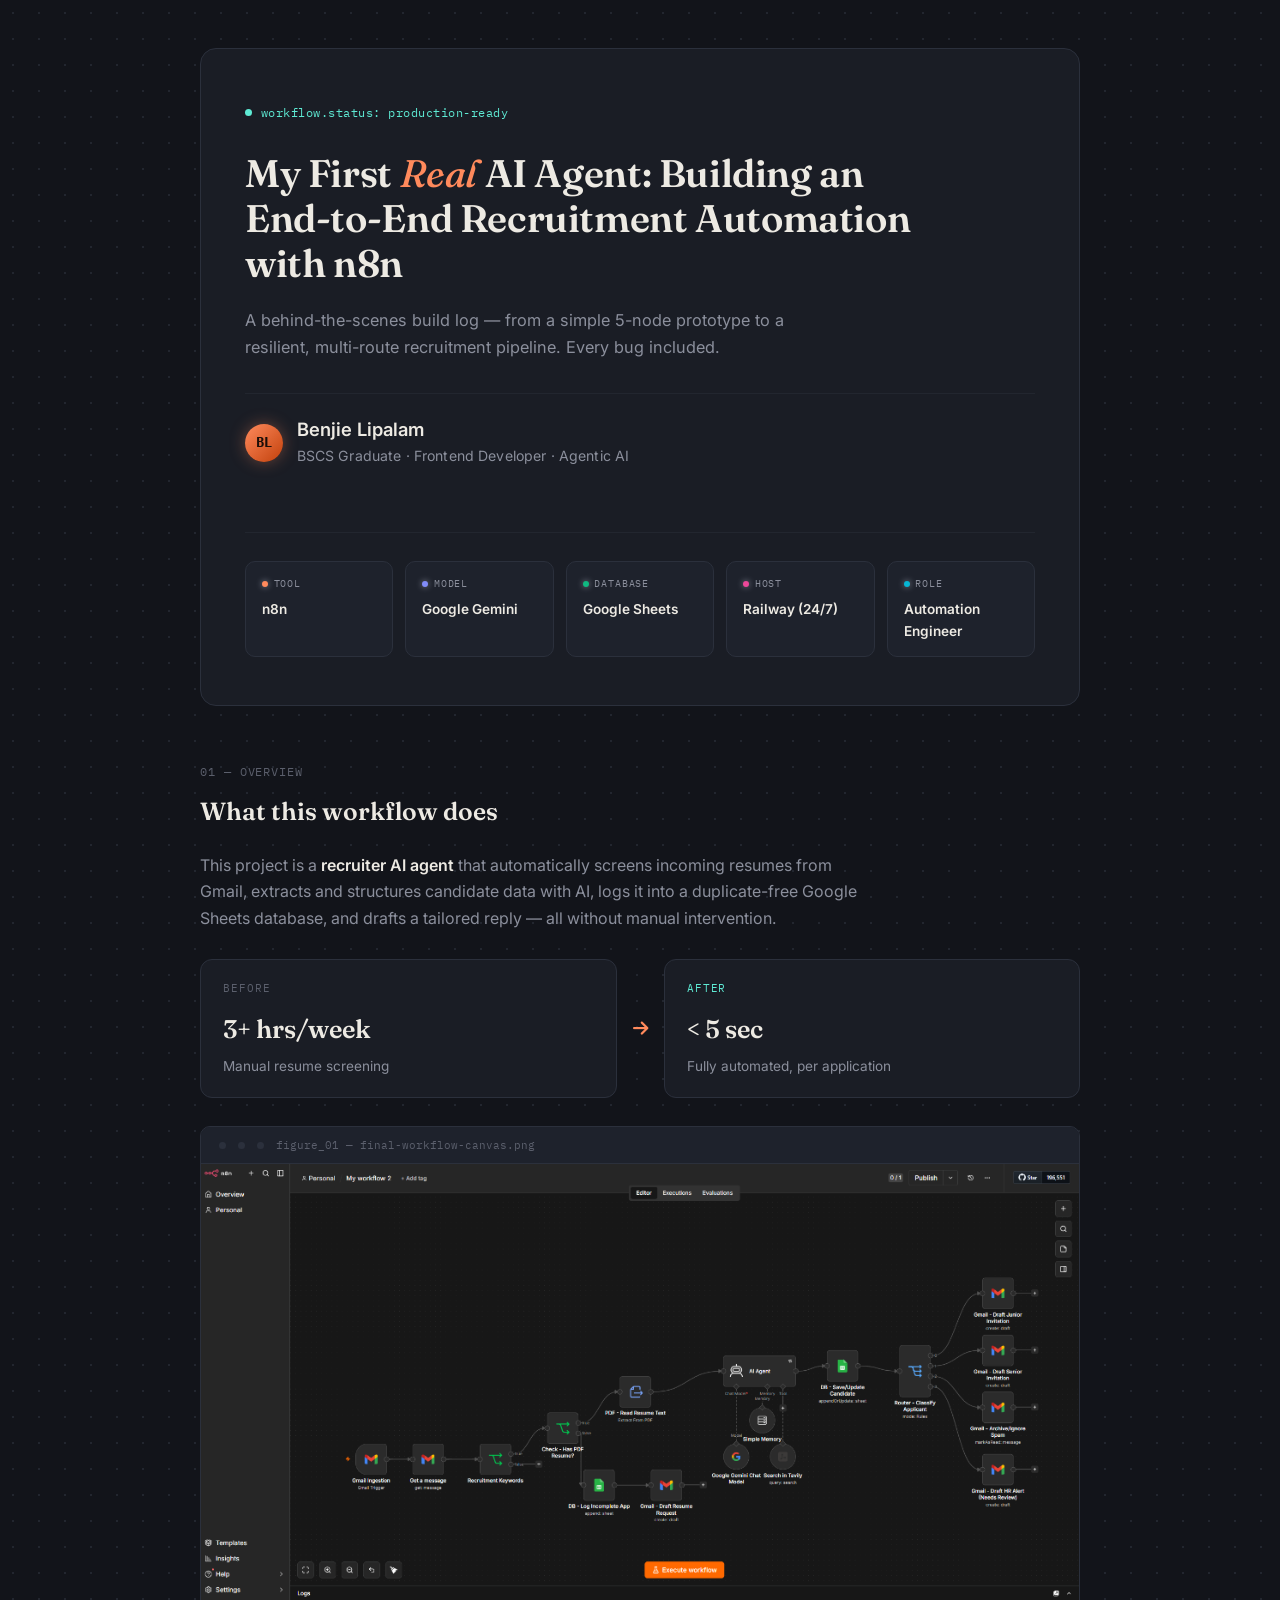
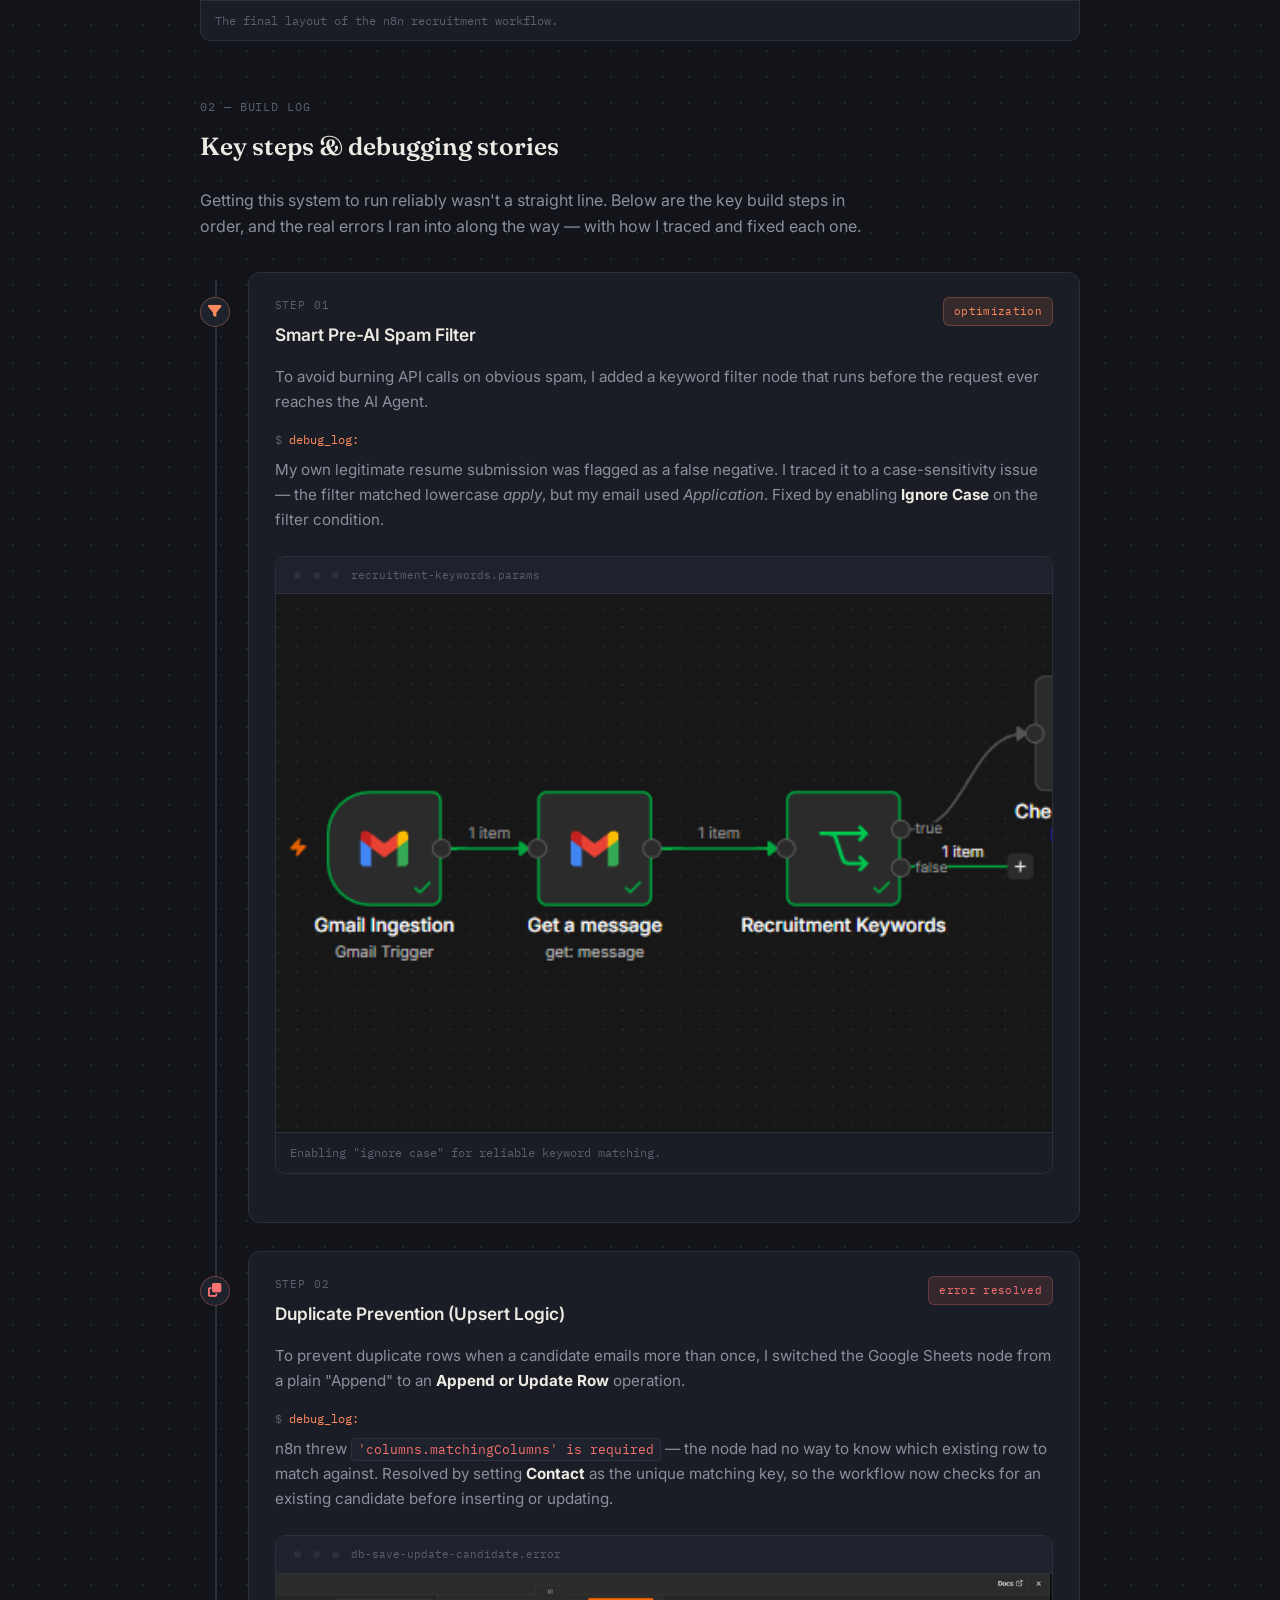
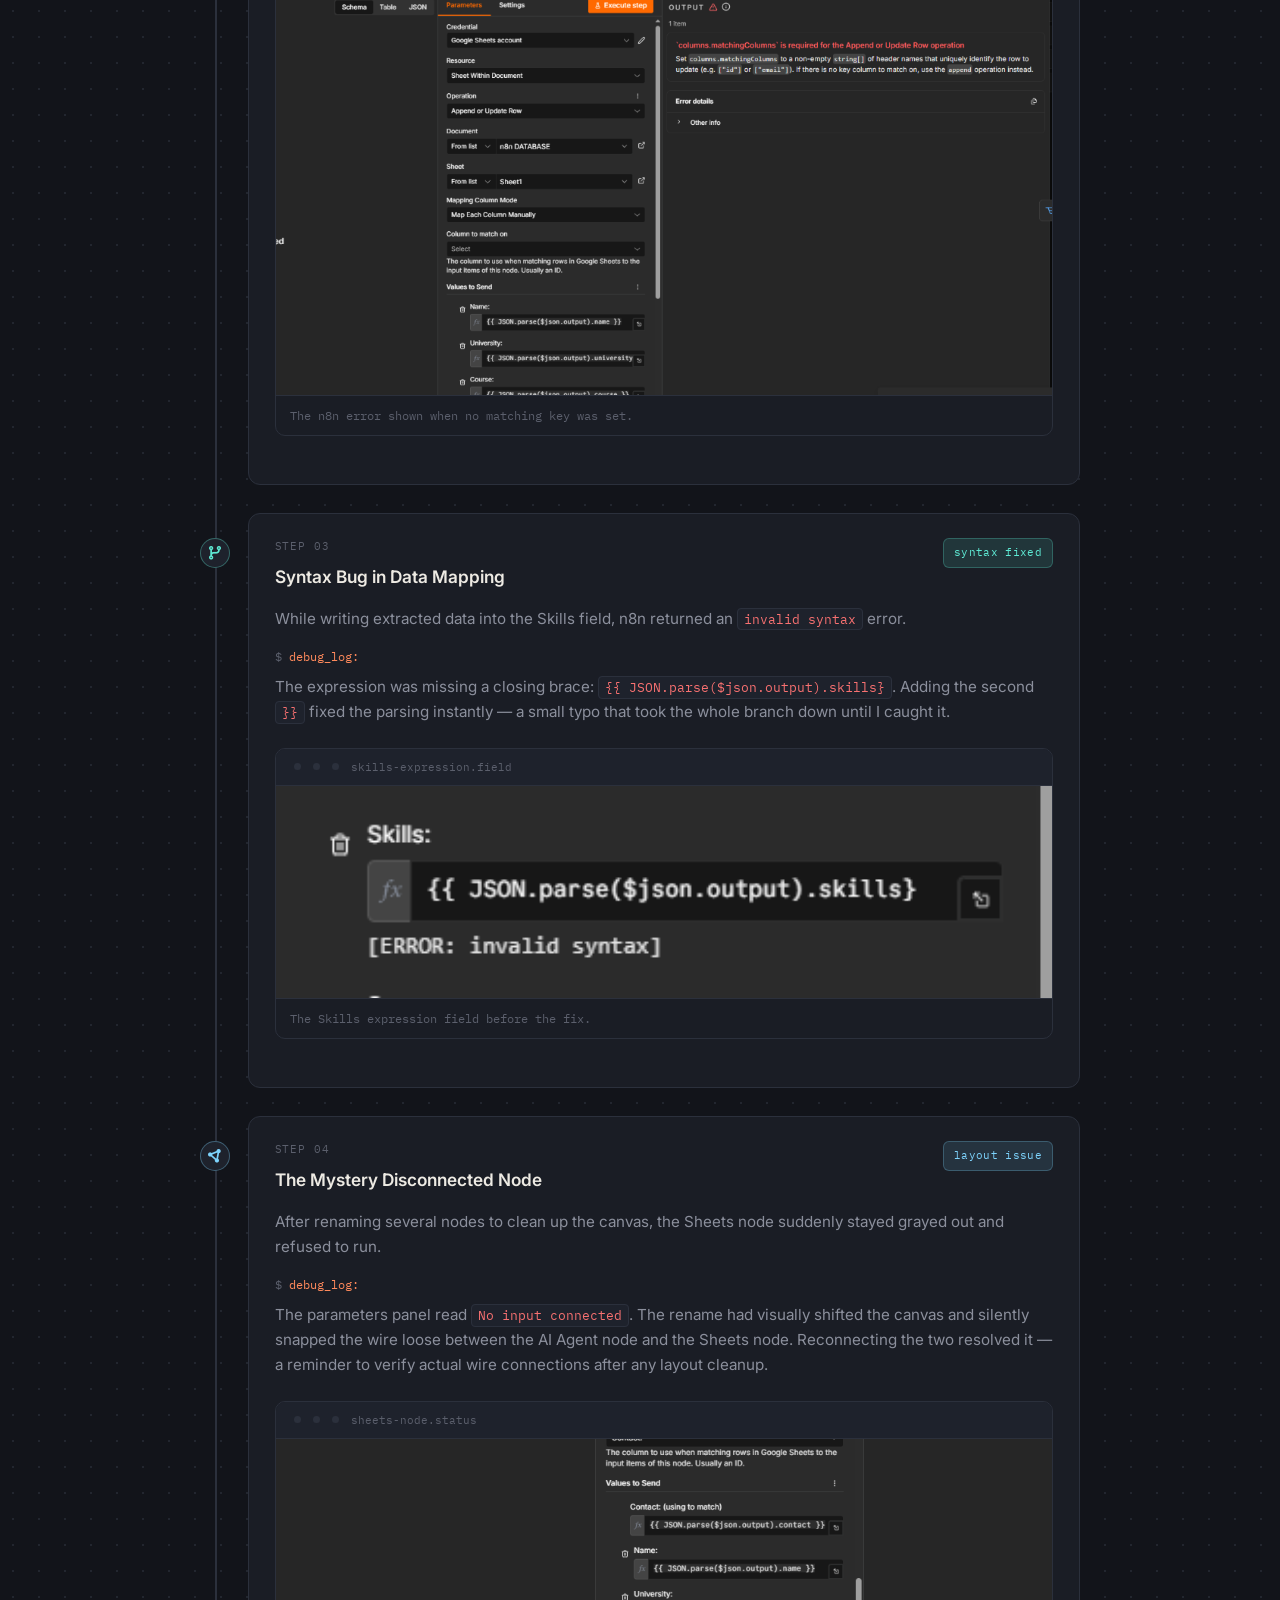
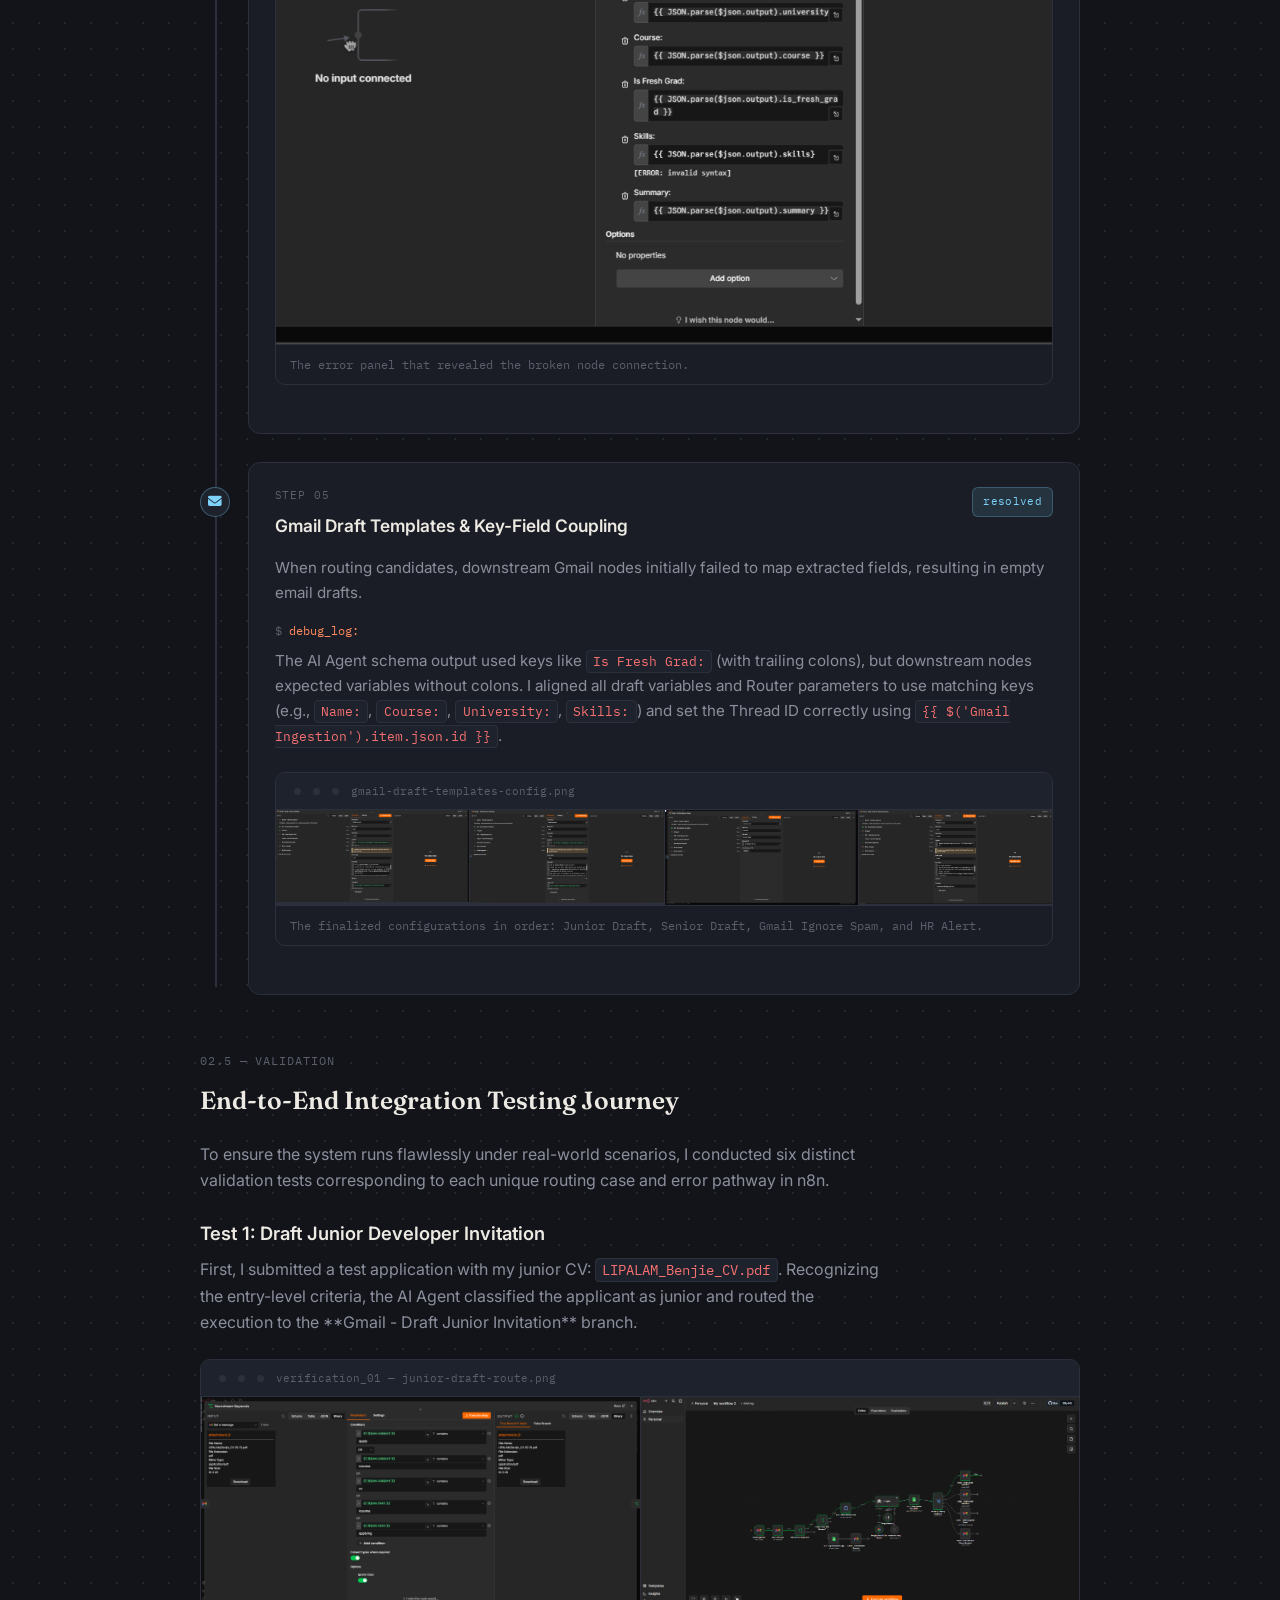
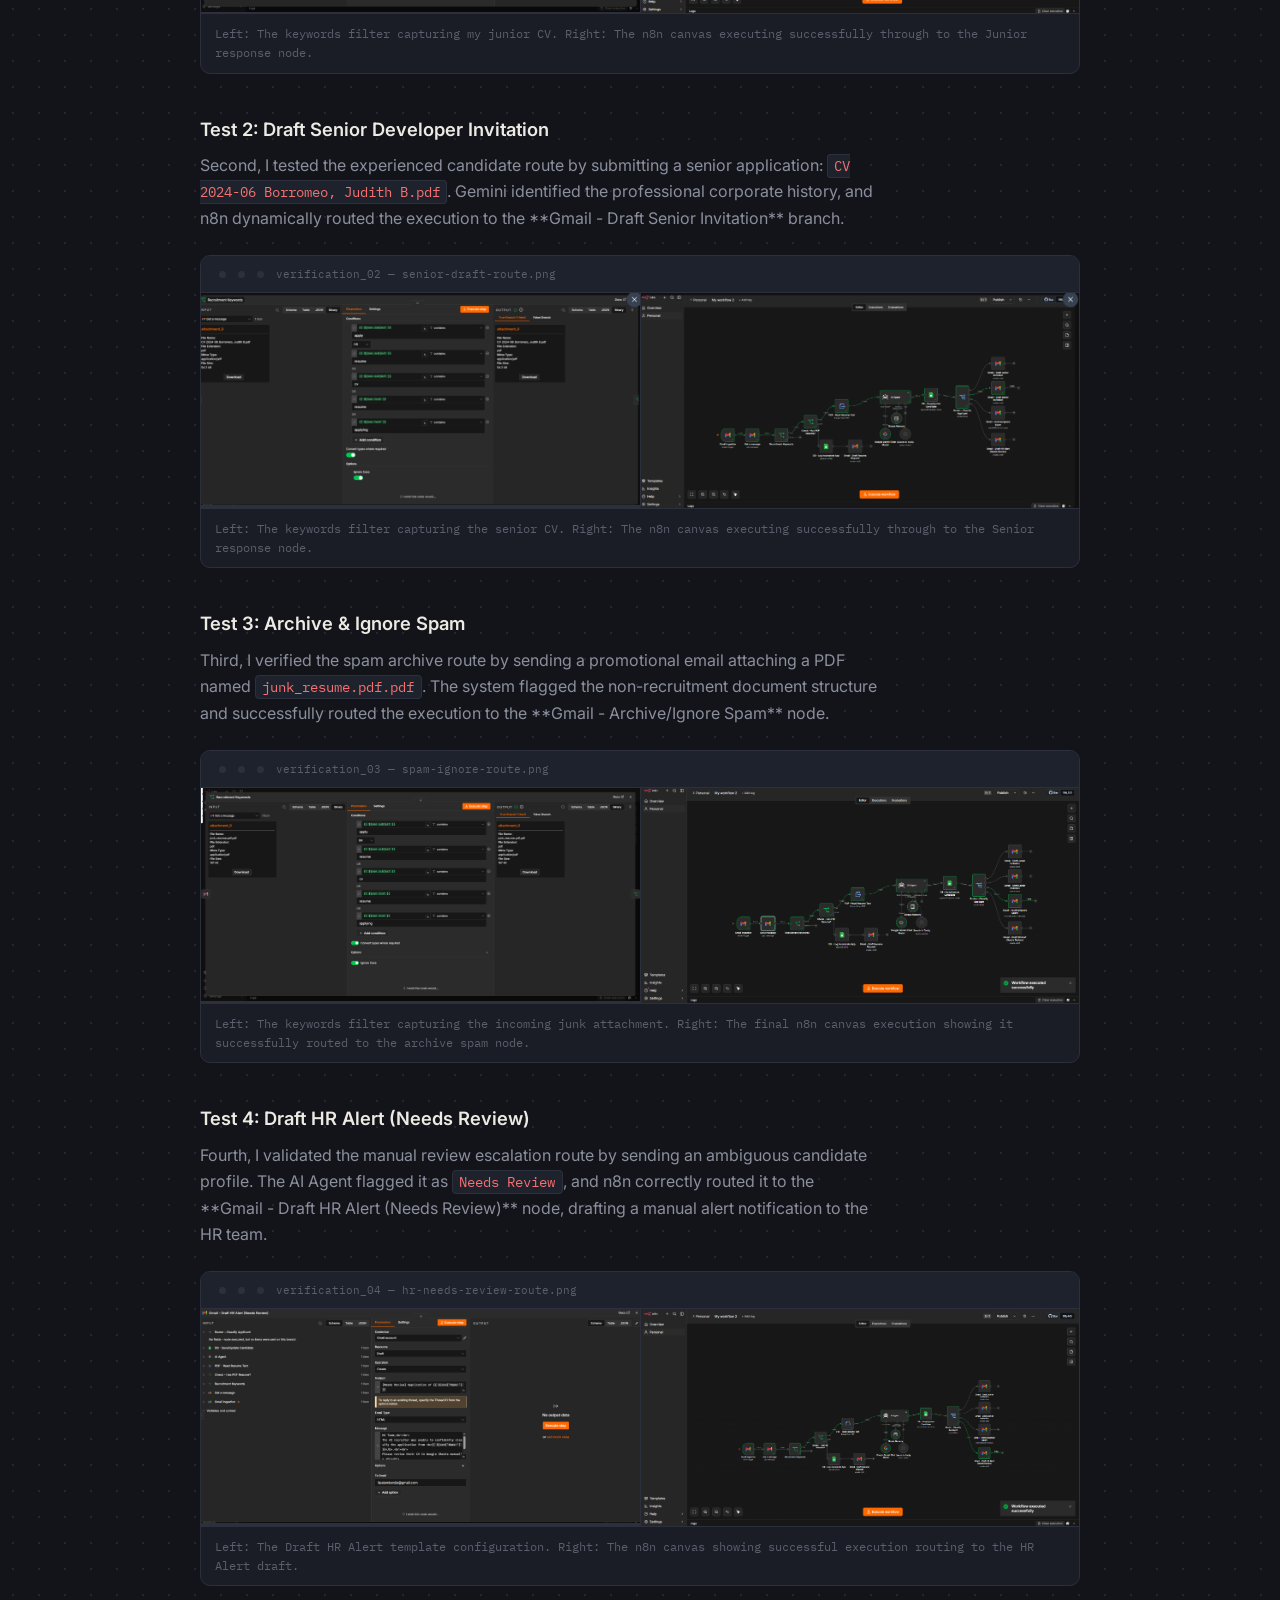
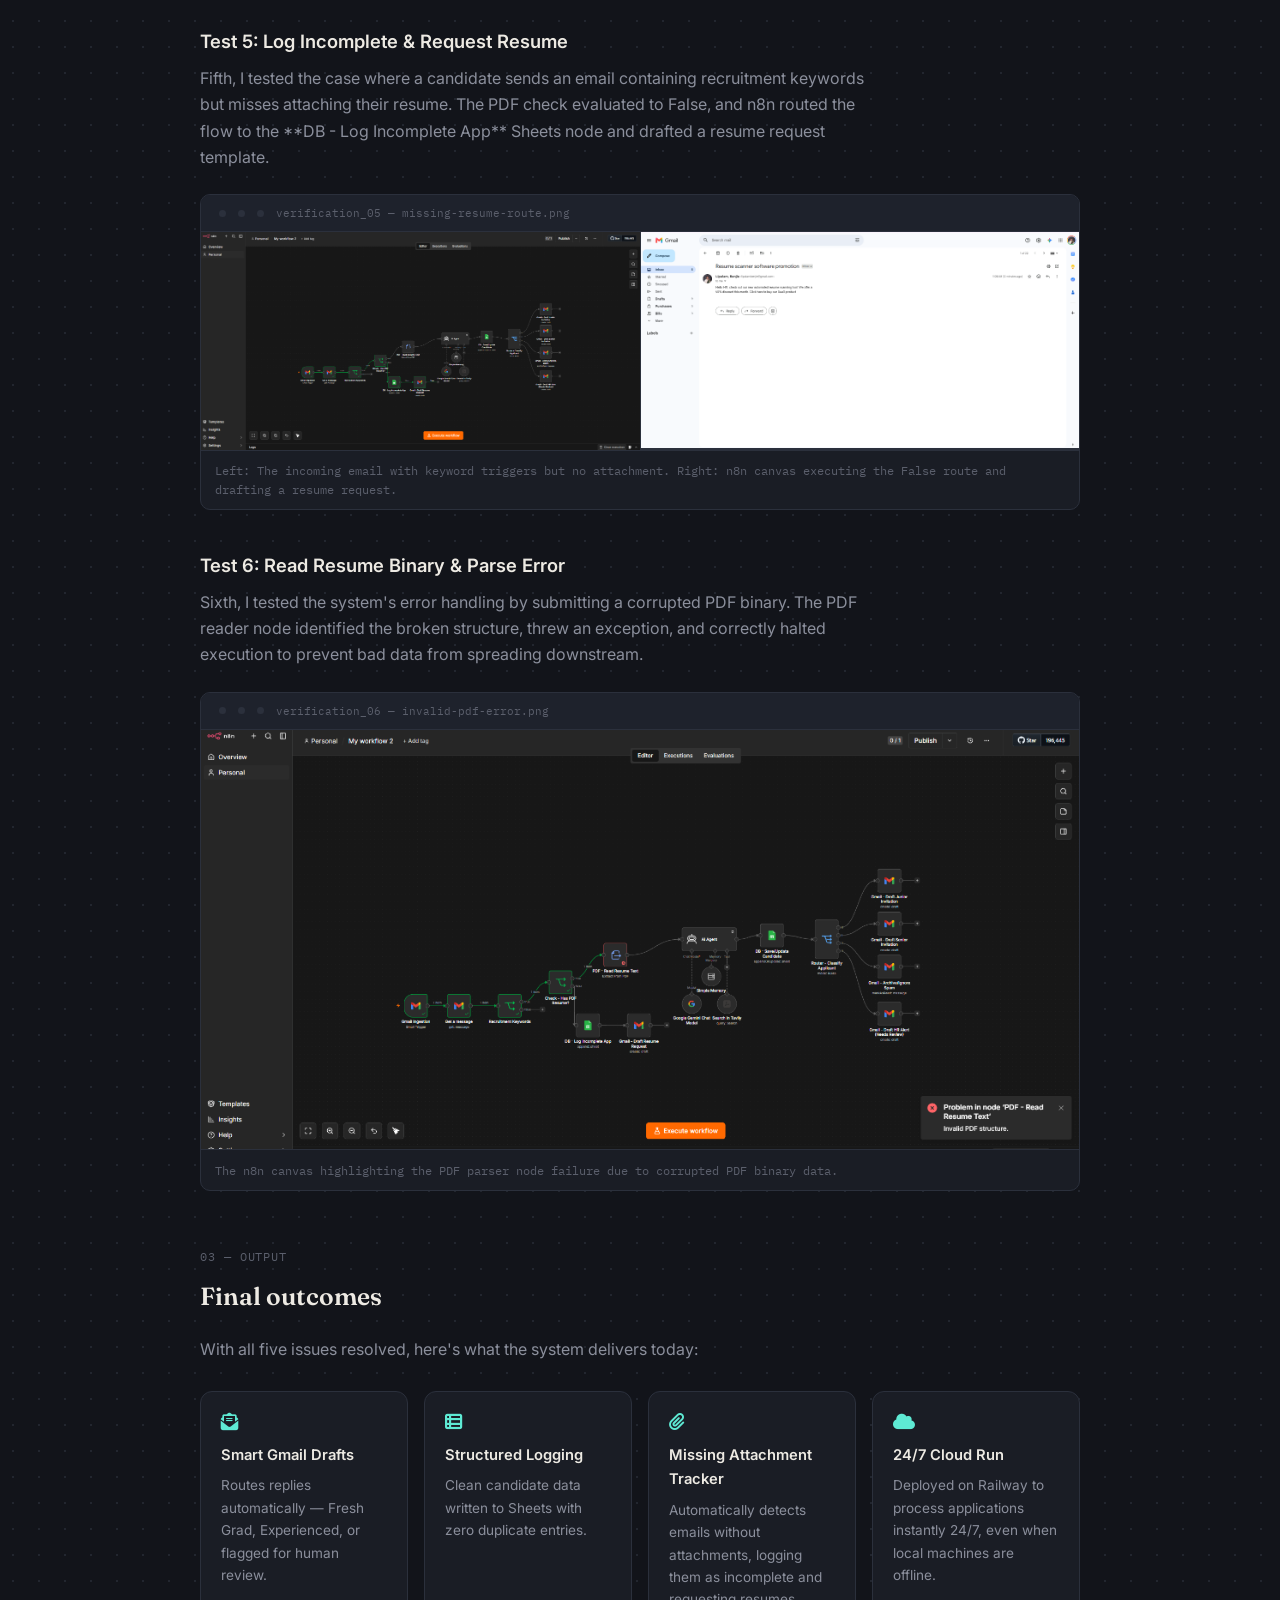
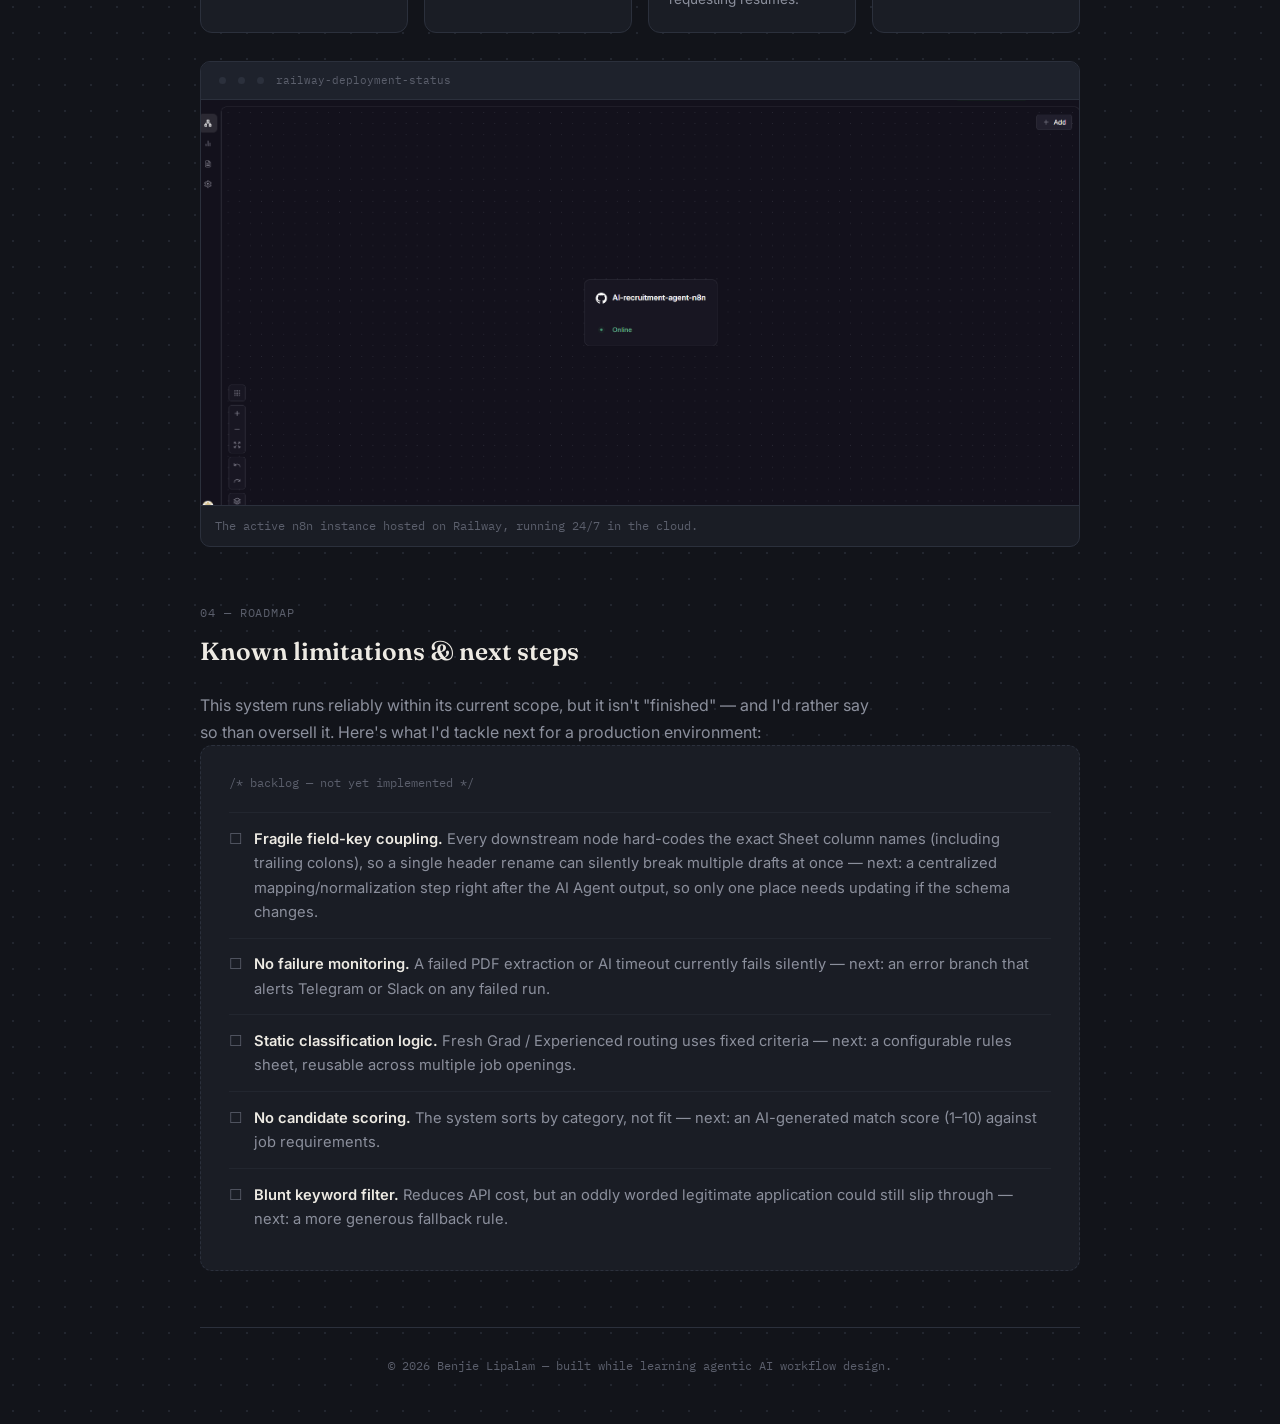
==== commit 613700d9: "docs: remove redundant AI parameters panel screenshot from final outcomes" ====
--- a/index.html
+++ b/index.html
@@ -689,20 +689,6 @@
           </div>
         </div>
 
-        <div class="frame">
-          <div class="frame-bar">
-            <span class="frame-dot"></span><span class="frame-dot"></span
-            ><span class="frame-dot"></span>
-            <span class="mono">ai-agent-output.json</span>
-          </div>
-          <img
-            src="assets/media__1784148643020.png"
-            alt="AI Agent live output JSON"
-          />
-          <div class="frame-caption">
-            Live, parsed JSON output from the Gemini AI Agent.
-          </div>
-        </div>
 
         <div class="frame">
           <div class="frame-bar">
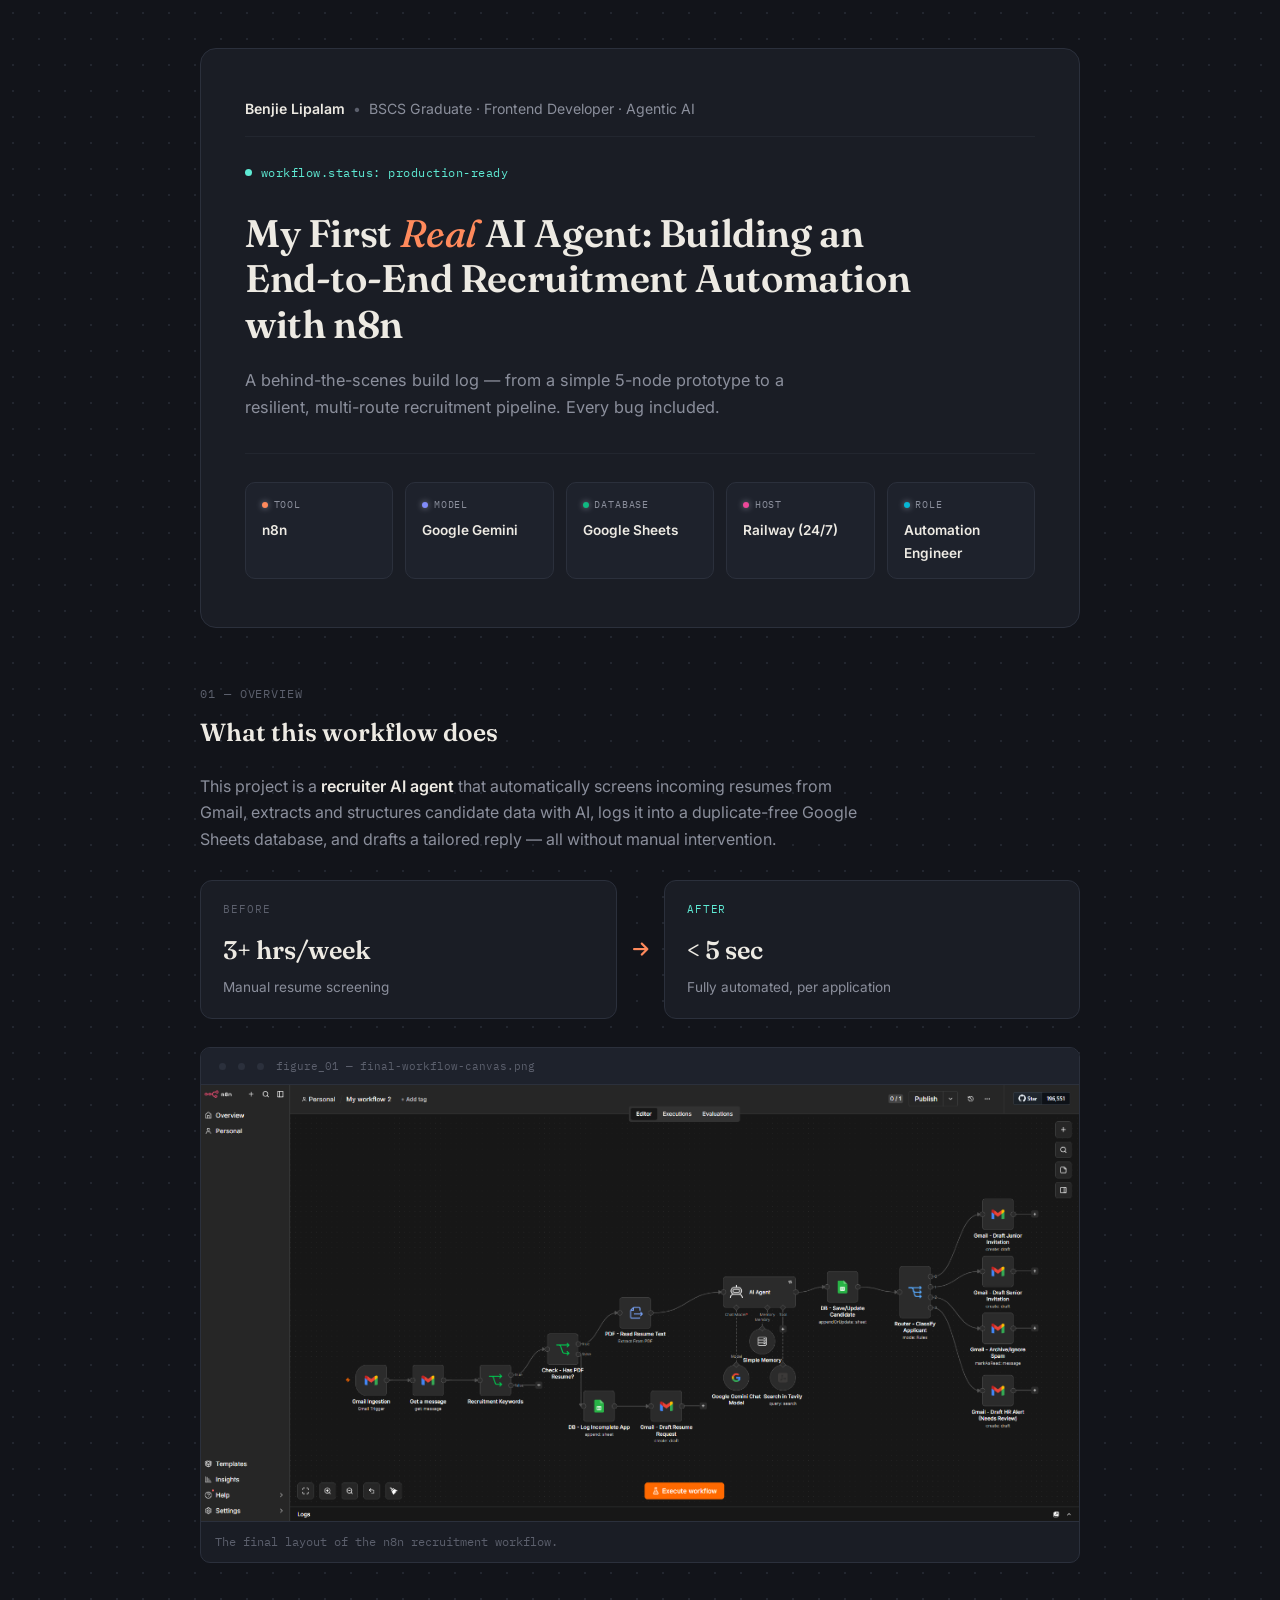
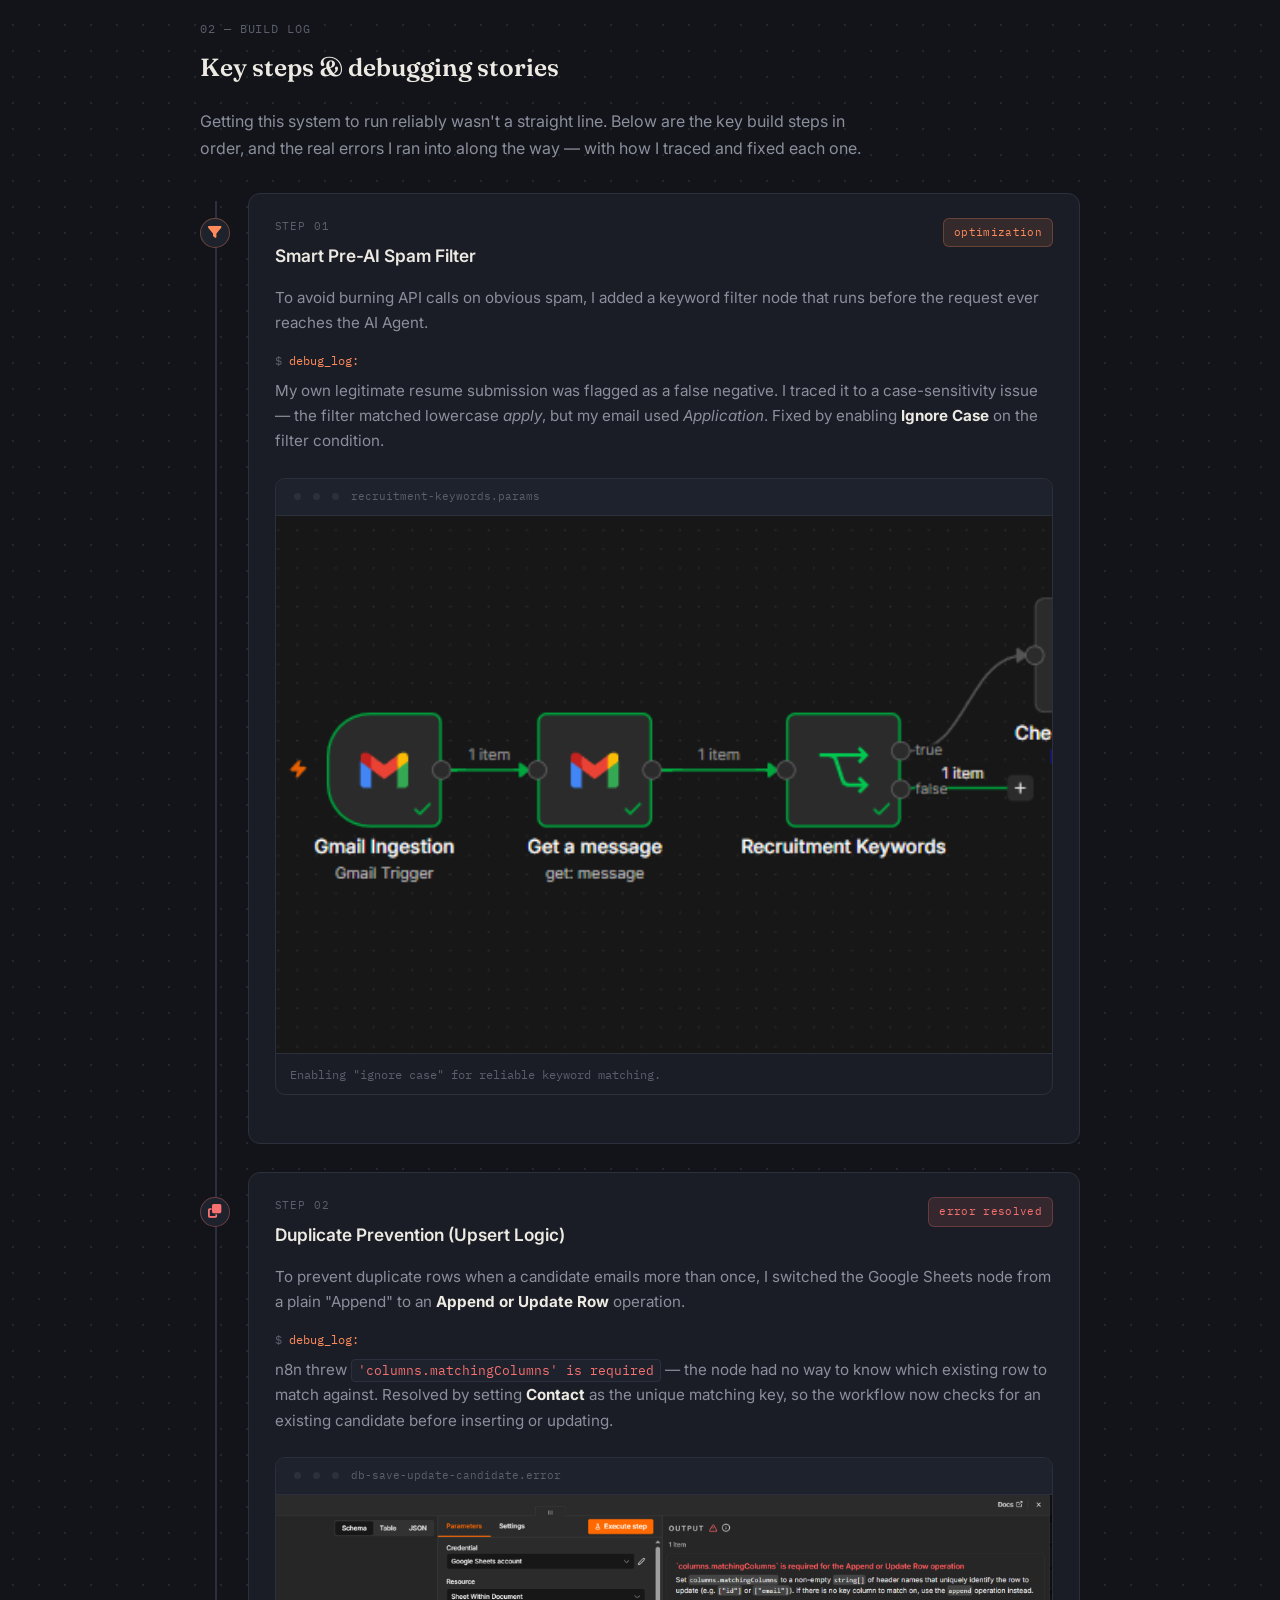
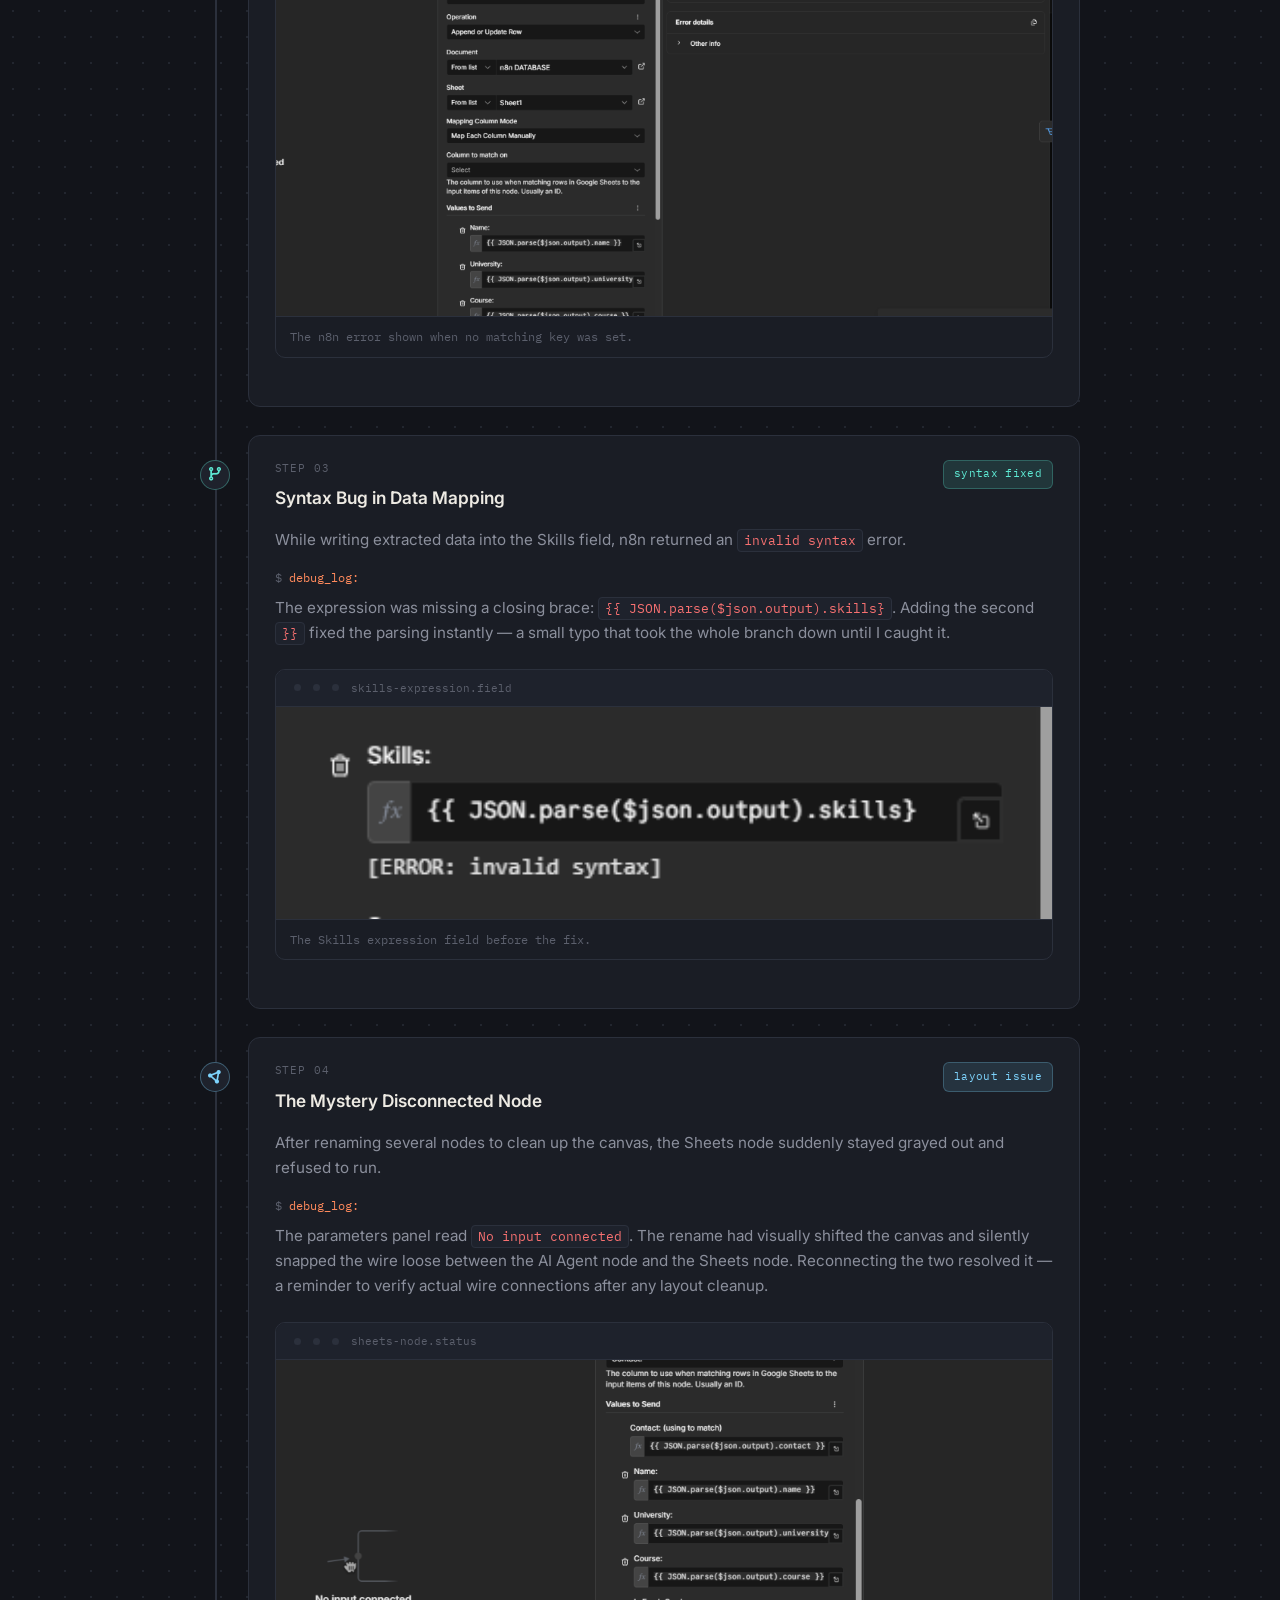
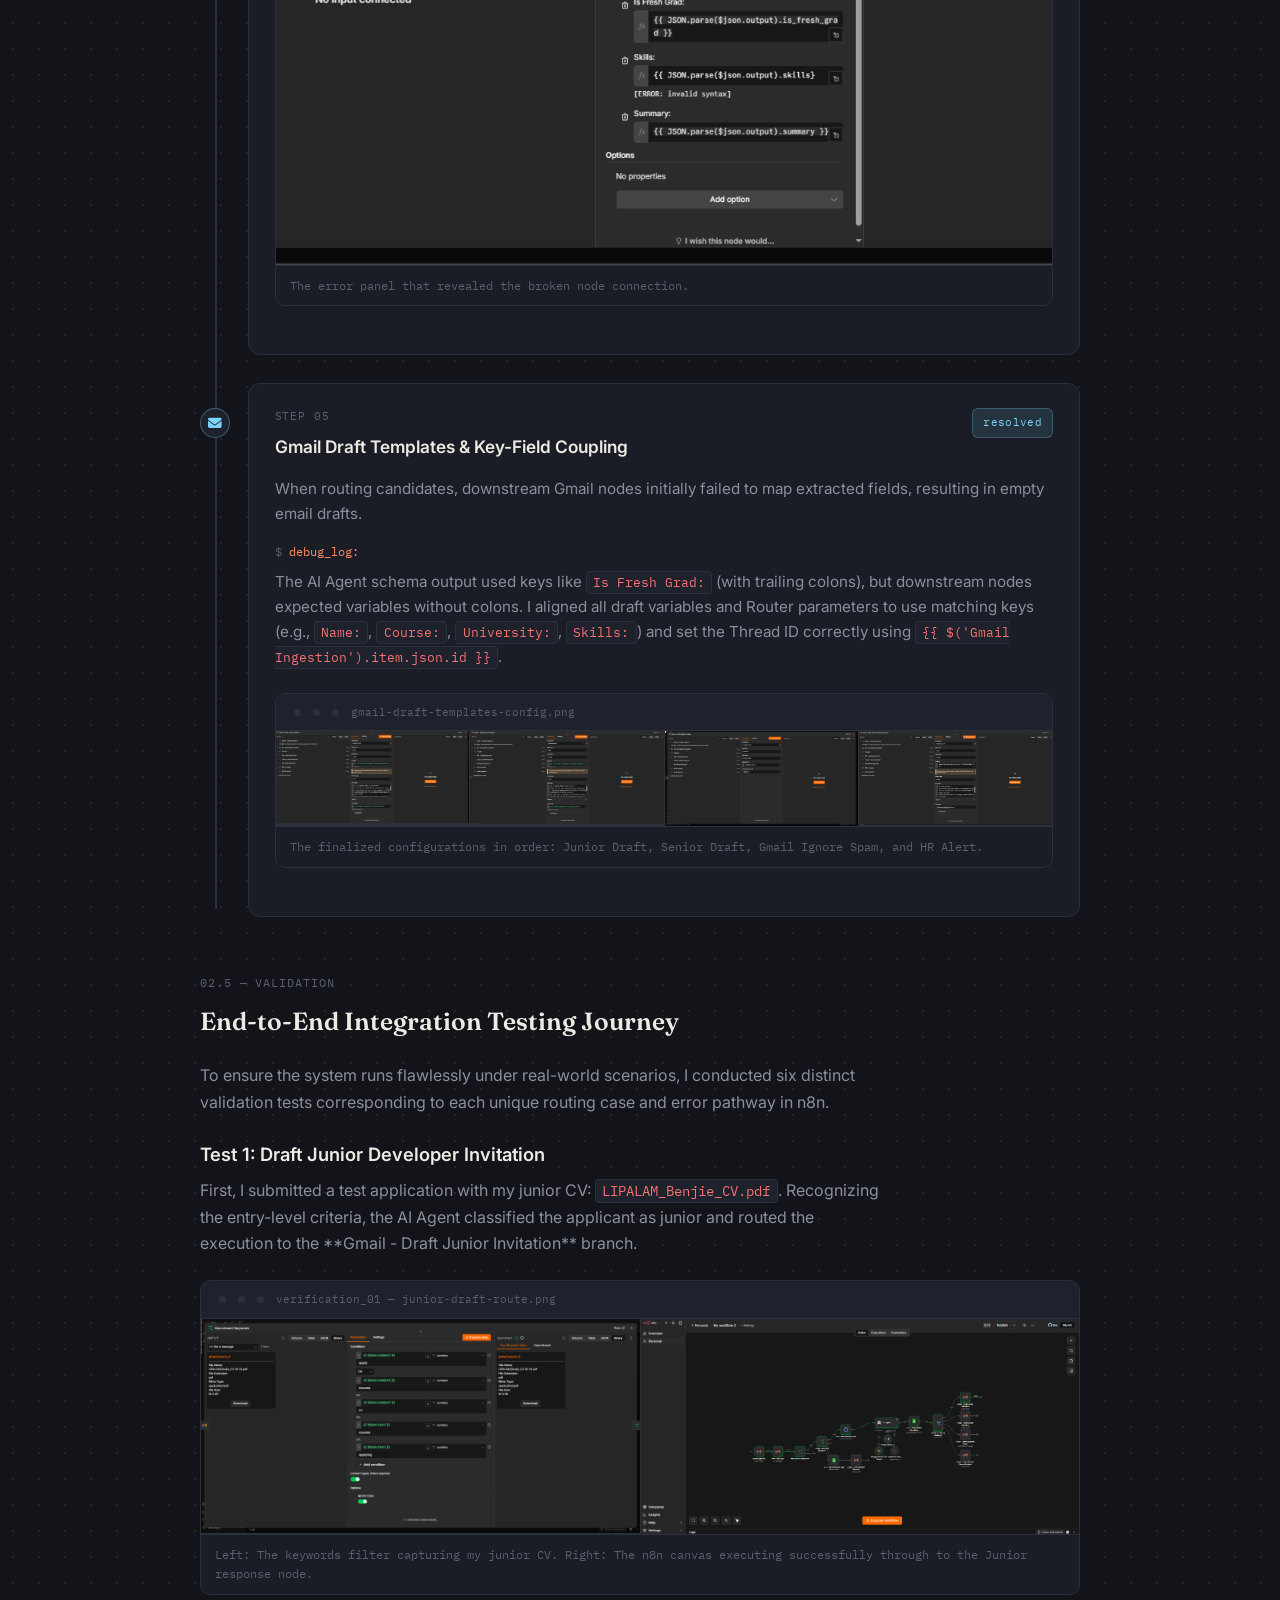
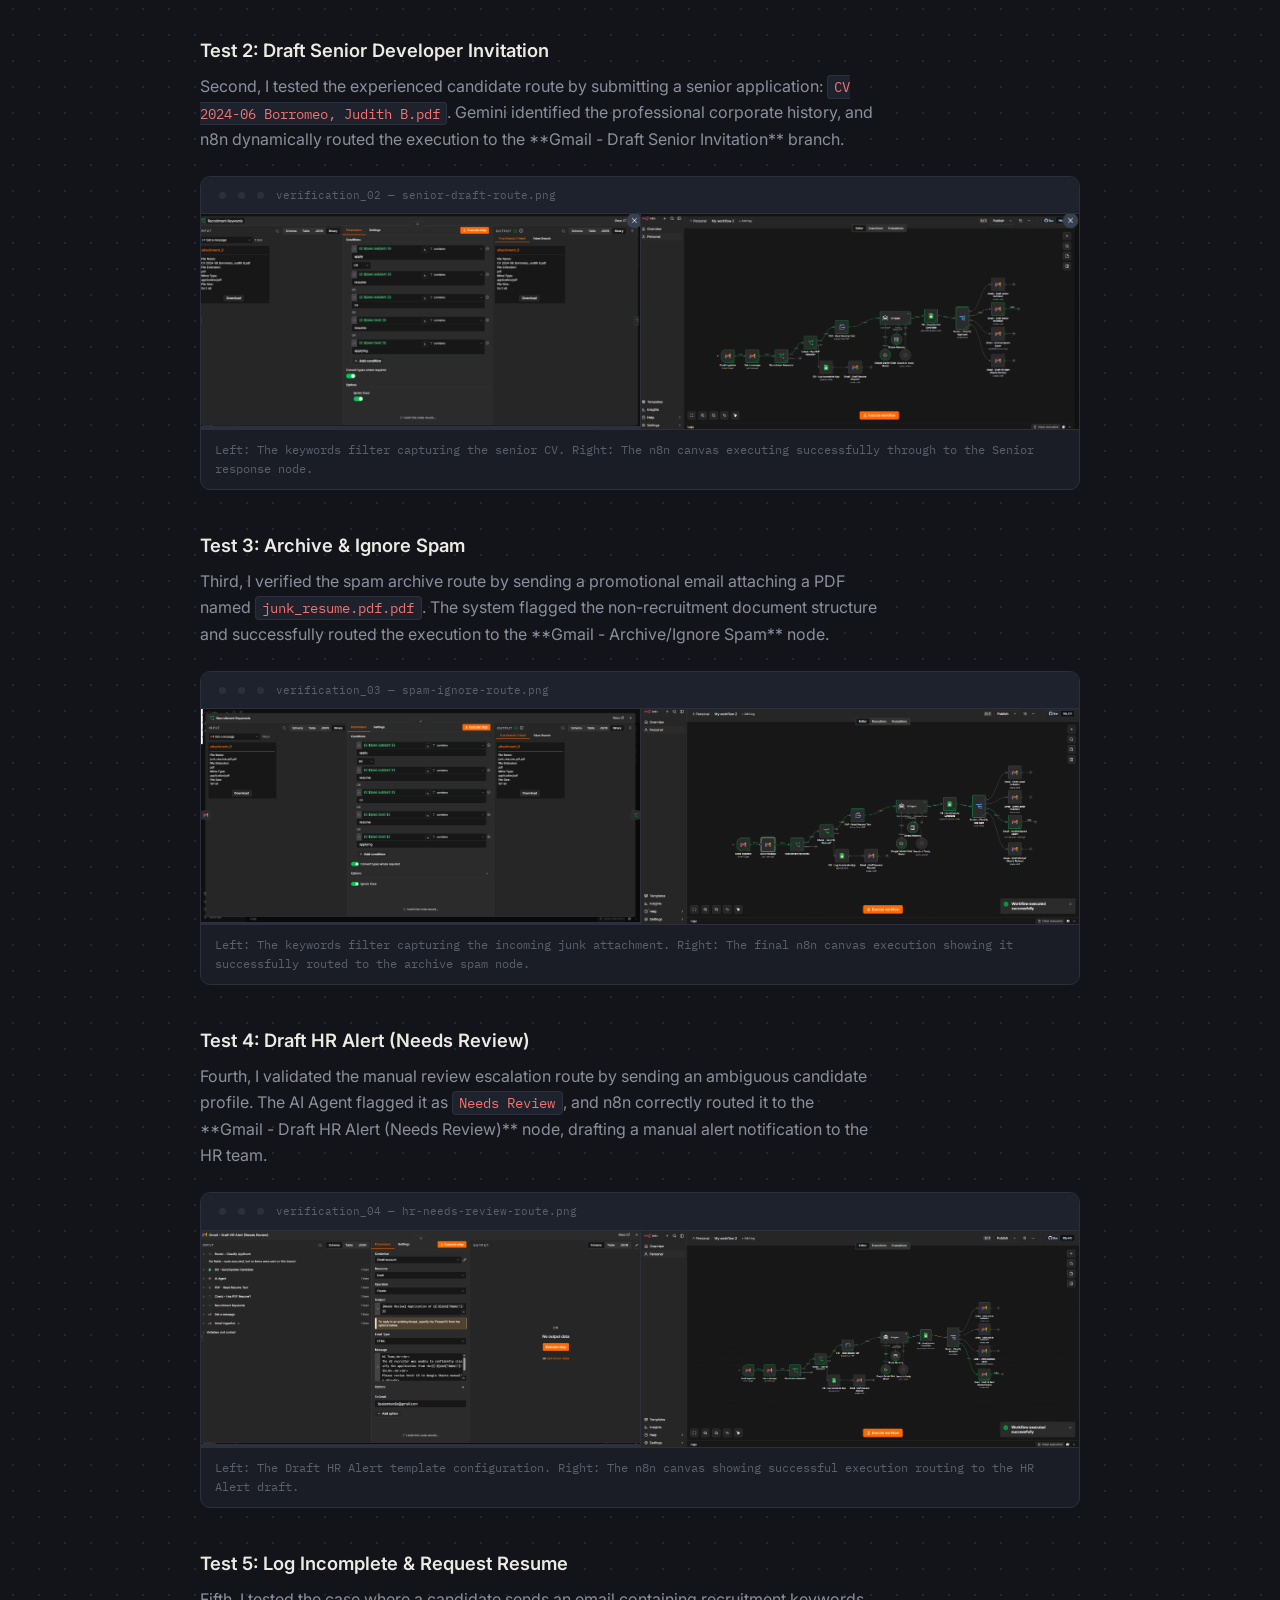
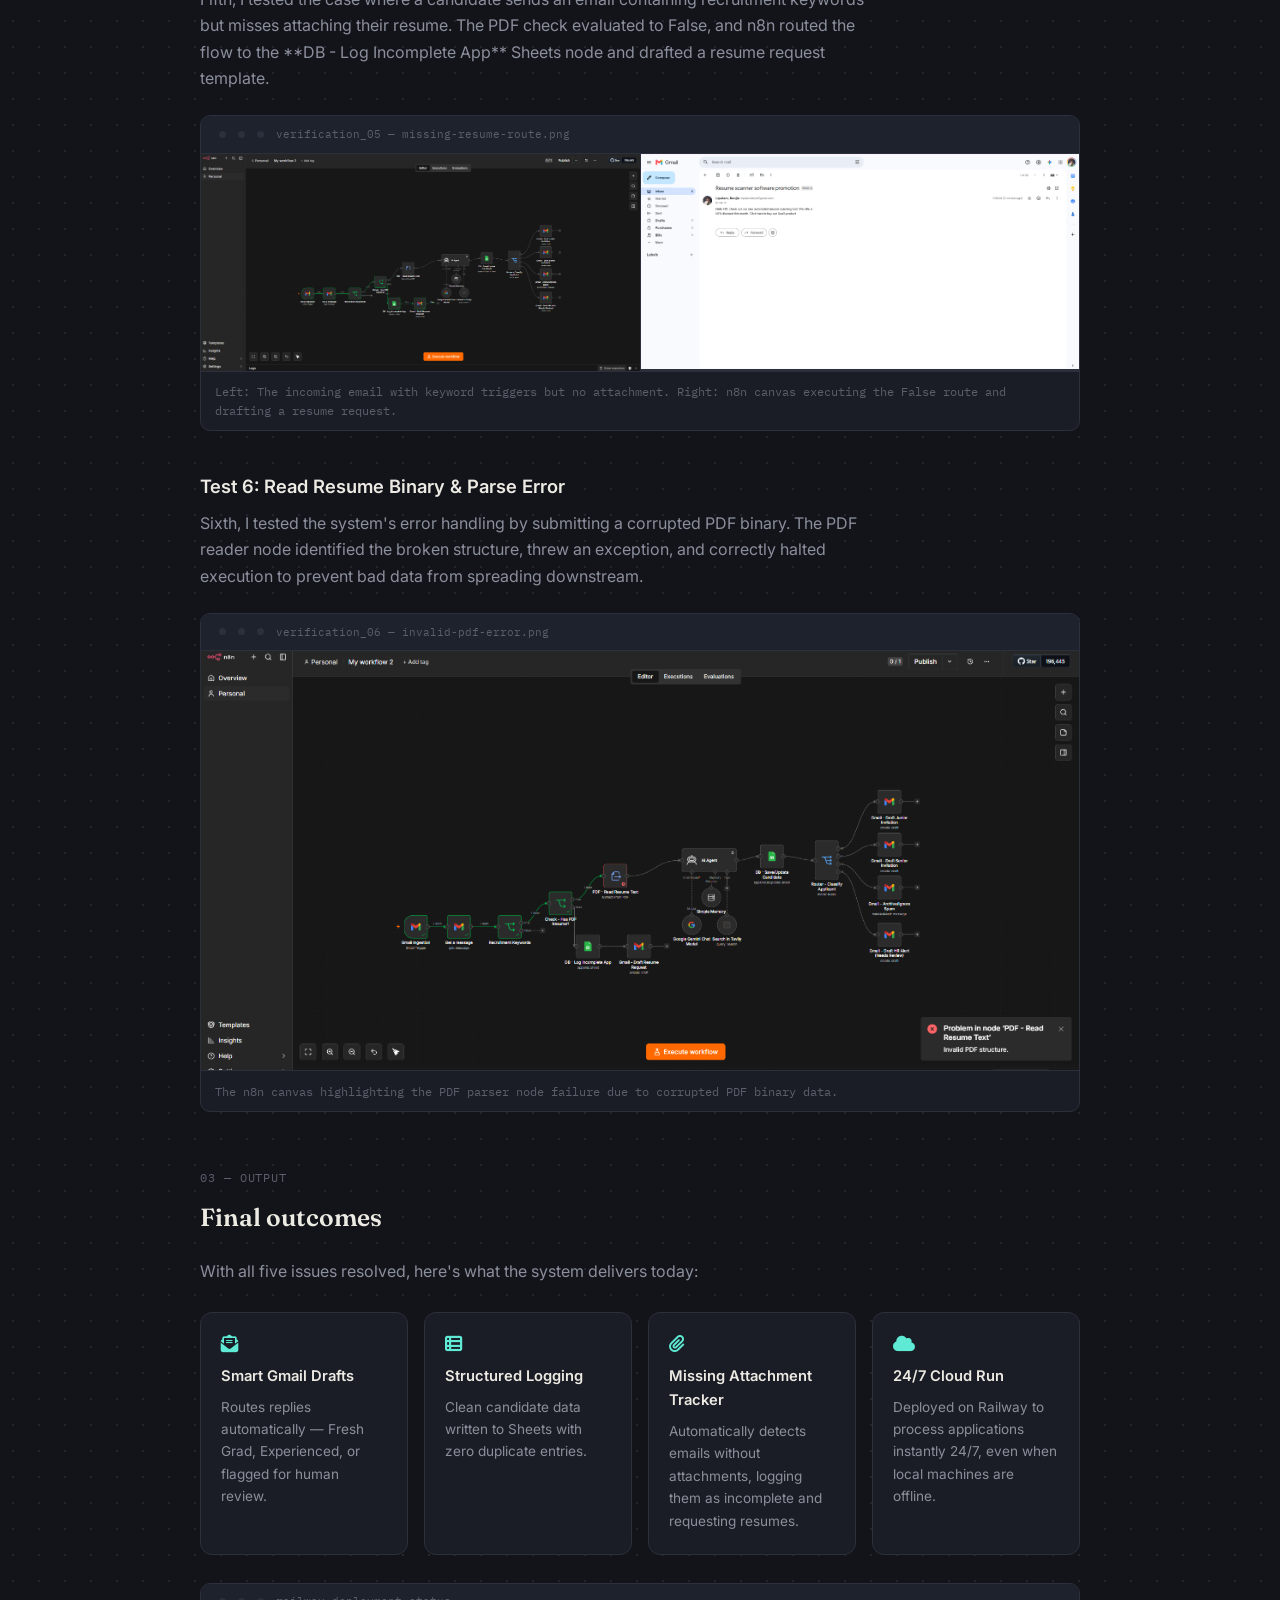
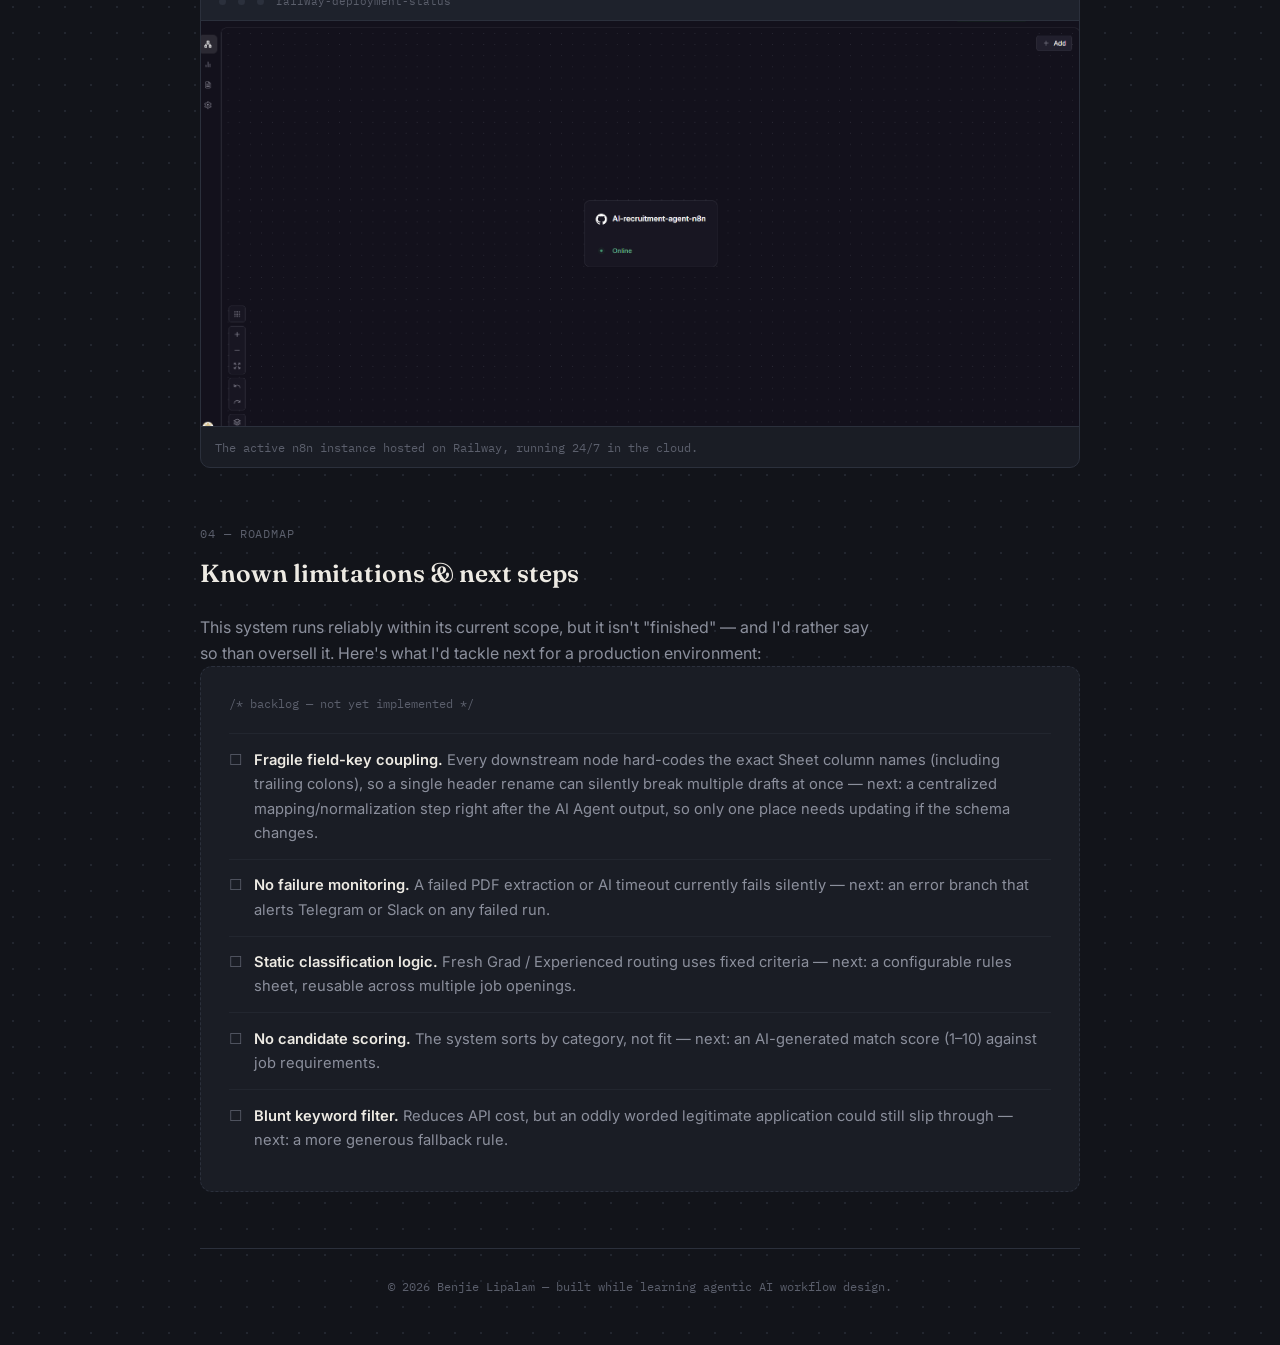
==== commit 8bd73a5f: "design: move author byline to top of header card and remove BL initials avatar" ====
--- a/index.html
+++ b/index.html
@@ -20,6 +20,11 @@
     <div class="container">
       <!-- Header -->
       <header class="header">
+        <div class="author-byline" style="margin-bottom: 1.25rem; font-size: 0.88rem; display: flex; align-items: center; gap: 0.5rem; flex-wrap: wrap;">
+          <span class="author-name" style="font-weight: 600; color: var(--ink);">Benjie Lipalam</span>
+          <span class="author-divider" style="color: var(--ink-faint);">&bull;</span>
+          <span class="author-role" style="color: var(--ink-dim);">BSCS Graduate &middot; Frontend Developer &middot; Agentic AI</span>
+        </div>
         <div class="status-line mono">
           <span class="status-dot"></span>
           workflow.status: production-ready
@@ -32,13 +37,6 @@
           A behind-the-scenes build log — from a simple 5-node prototype to a
           resilient, multi-route recruitment pipeline. Every bug included.
         </p>
-        <div class="author-tag" style="margin-bottom: 2rem;">
-          <div class="author-avatar">BL</div>
-          <div class="author-meta">
-            <div class="author-name">Benjie Lipalam</div>
-            <div class="author-role">BSCS Graduate &middot; Frontend Developer &middot; Agentic AI</div>
-          </div>
-        </div>
 
         <!-- Meta Chips -->
         <div class="meta-strip">
--- a/portfolio.css
+++ b/portfolio.css
@@ -119,49 +119,10 @@
   margin-bottom: 2rem;
 }
 
-.author-tag {
-  display: inline-flex;
-  align-items: center;
-  gap: 0.85rem;
-  padding-top: 1.5rem;
-  border-top: 1px solid var(--line-soft);
+.author-byline {
+  border-bottom: 1px solid var(--line-soft);
+  padding-bottom: 1rem;
   width: 100%;
-}
-
-.author-meta {
-  display: flex;
-  flex-direction: column;
-  gap: 0.15rem;
-}
-
-.author-name {
-  color: var(--ink);
-  font-weight: 600;
-  font-size: 1.15rem;
-  line-height: 1.2;
-}
-
-.author-role {
-  color: var(--ink-dim);
-  font-size: 0.88rem;
-  margin-top: 0.15rem;
-  letter-spacing: 0.01em;
-}
-
-.author-avatar {
-  width: 38px;
-  height: 38px;
-  border-radius: 50%;
-  background: linear-gradient(135deg, var(--signal), #c2410c);
-  display: flex;
-  align-items: center;
-  justify-content: center;
-  font-size: 0.85rem;
-  font-weight: 700;
-  color: #1b0e08;
-  font-family: "IBM Plex Mono", monospace;
-  box-shadow: 0 0 16px rgba(255, 138, 92, 0.35);
-  flex-shrink: 0;
 }
 
 /* ---------- META CHIPS ---------- */
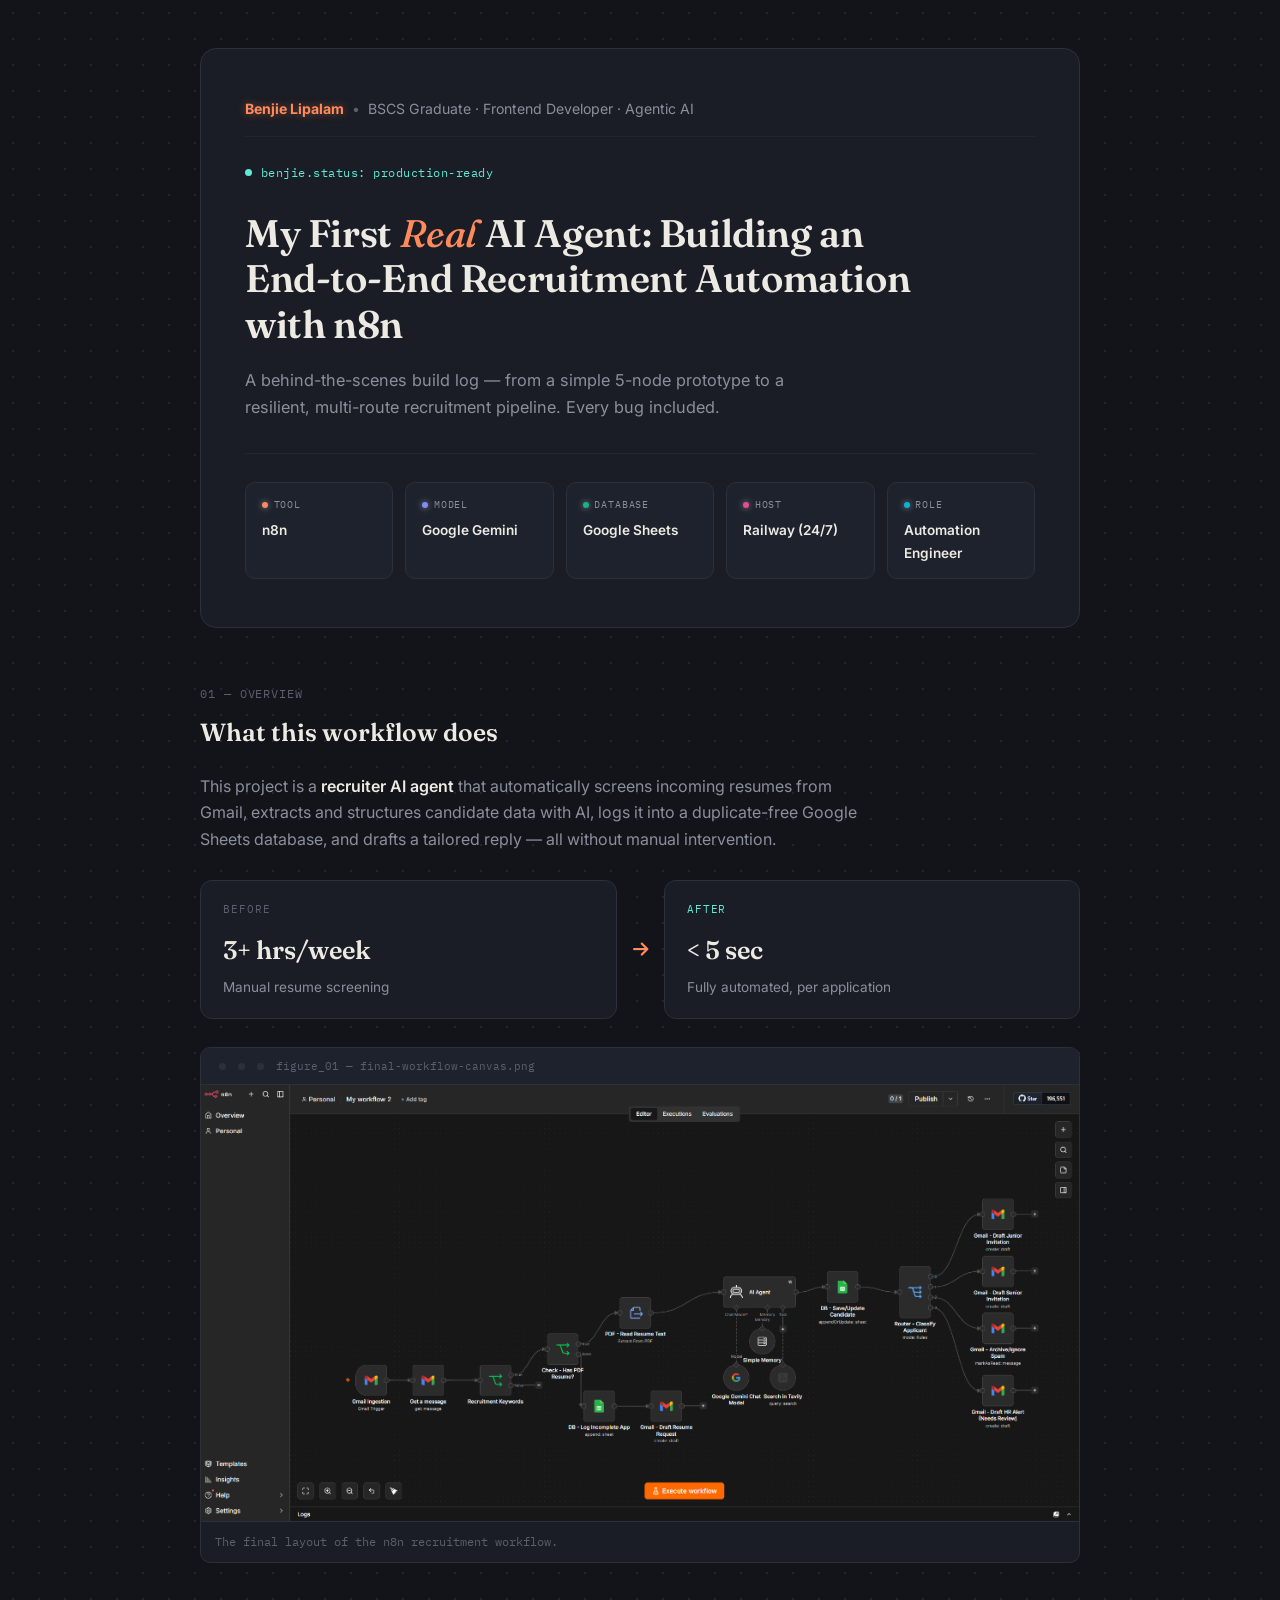
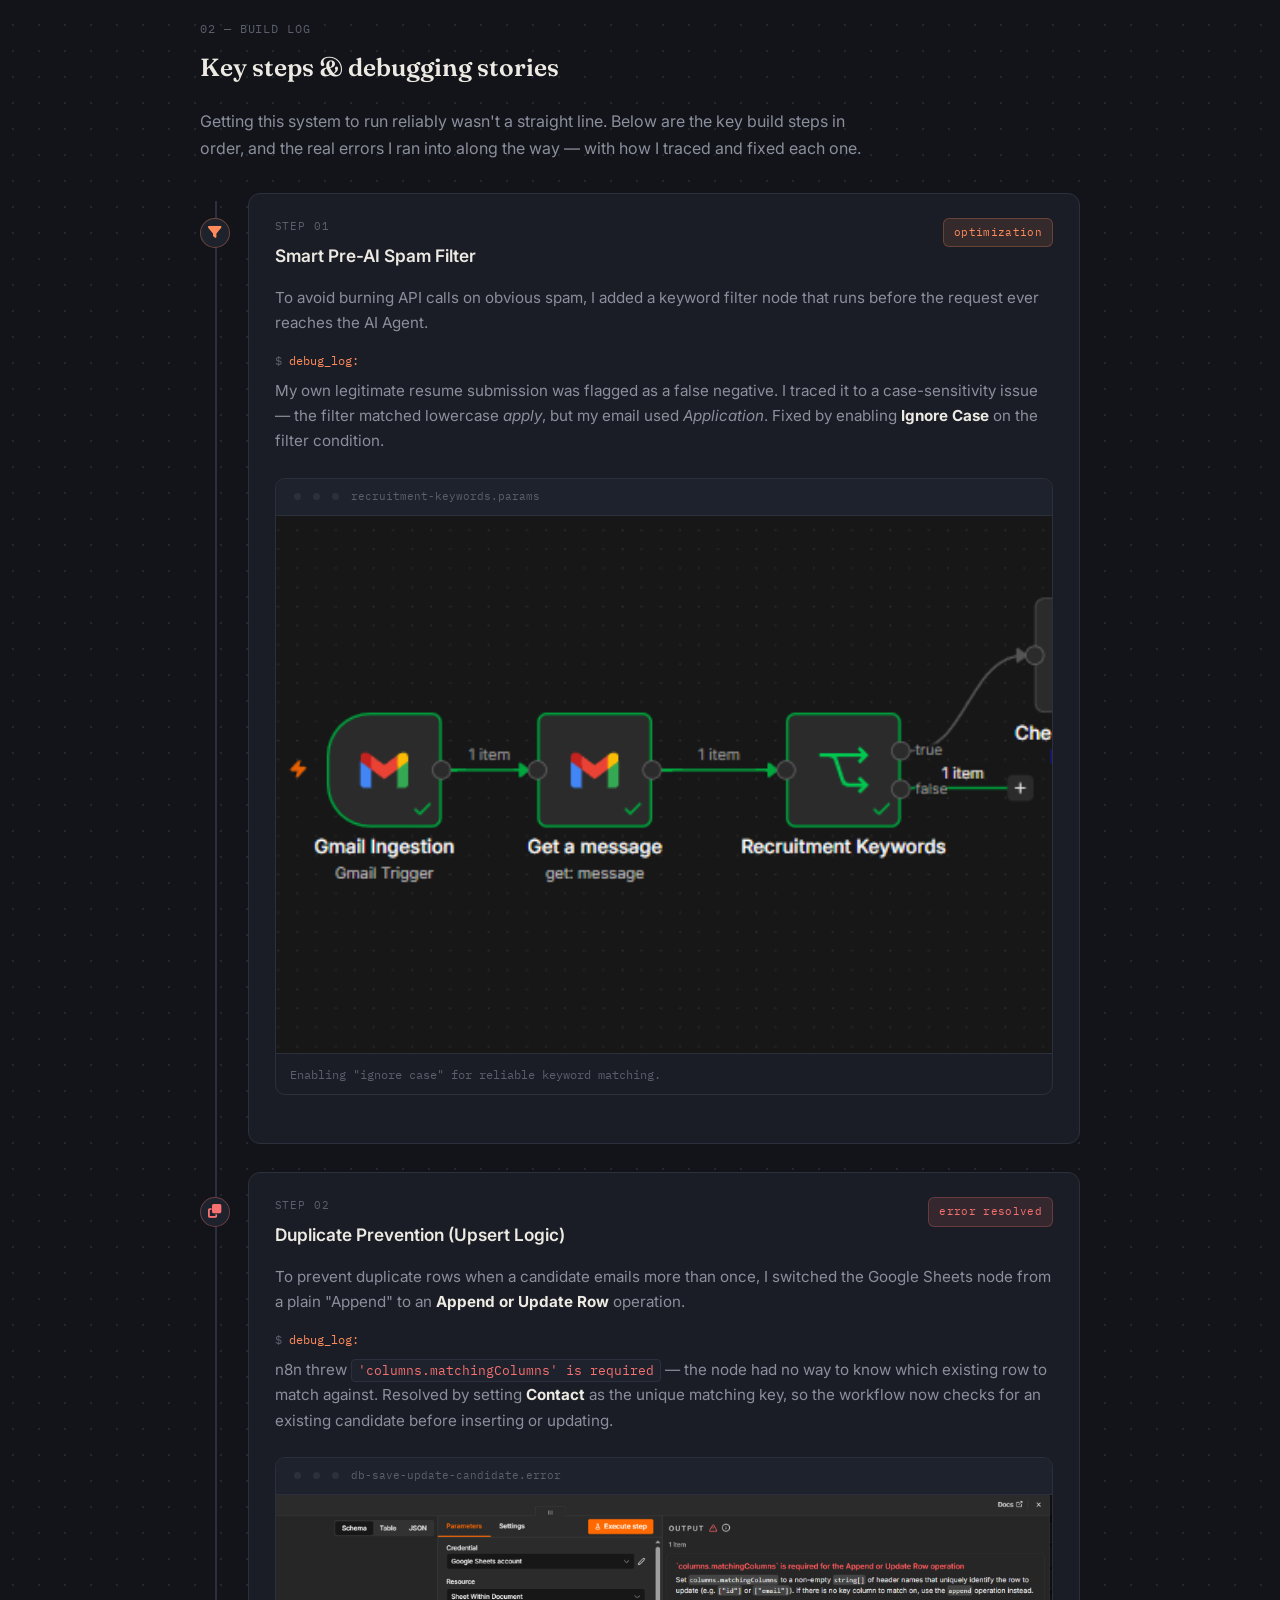
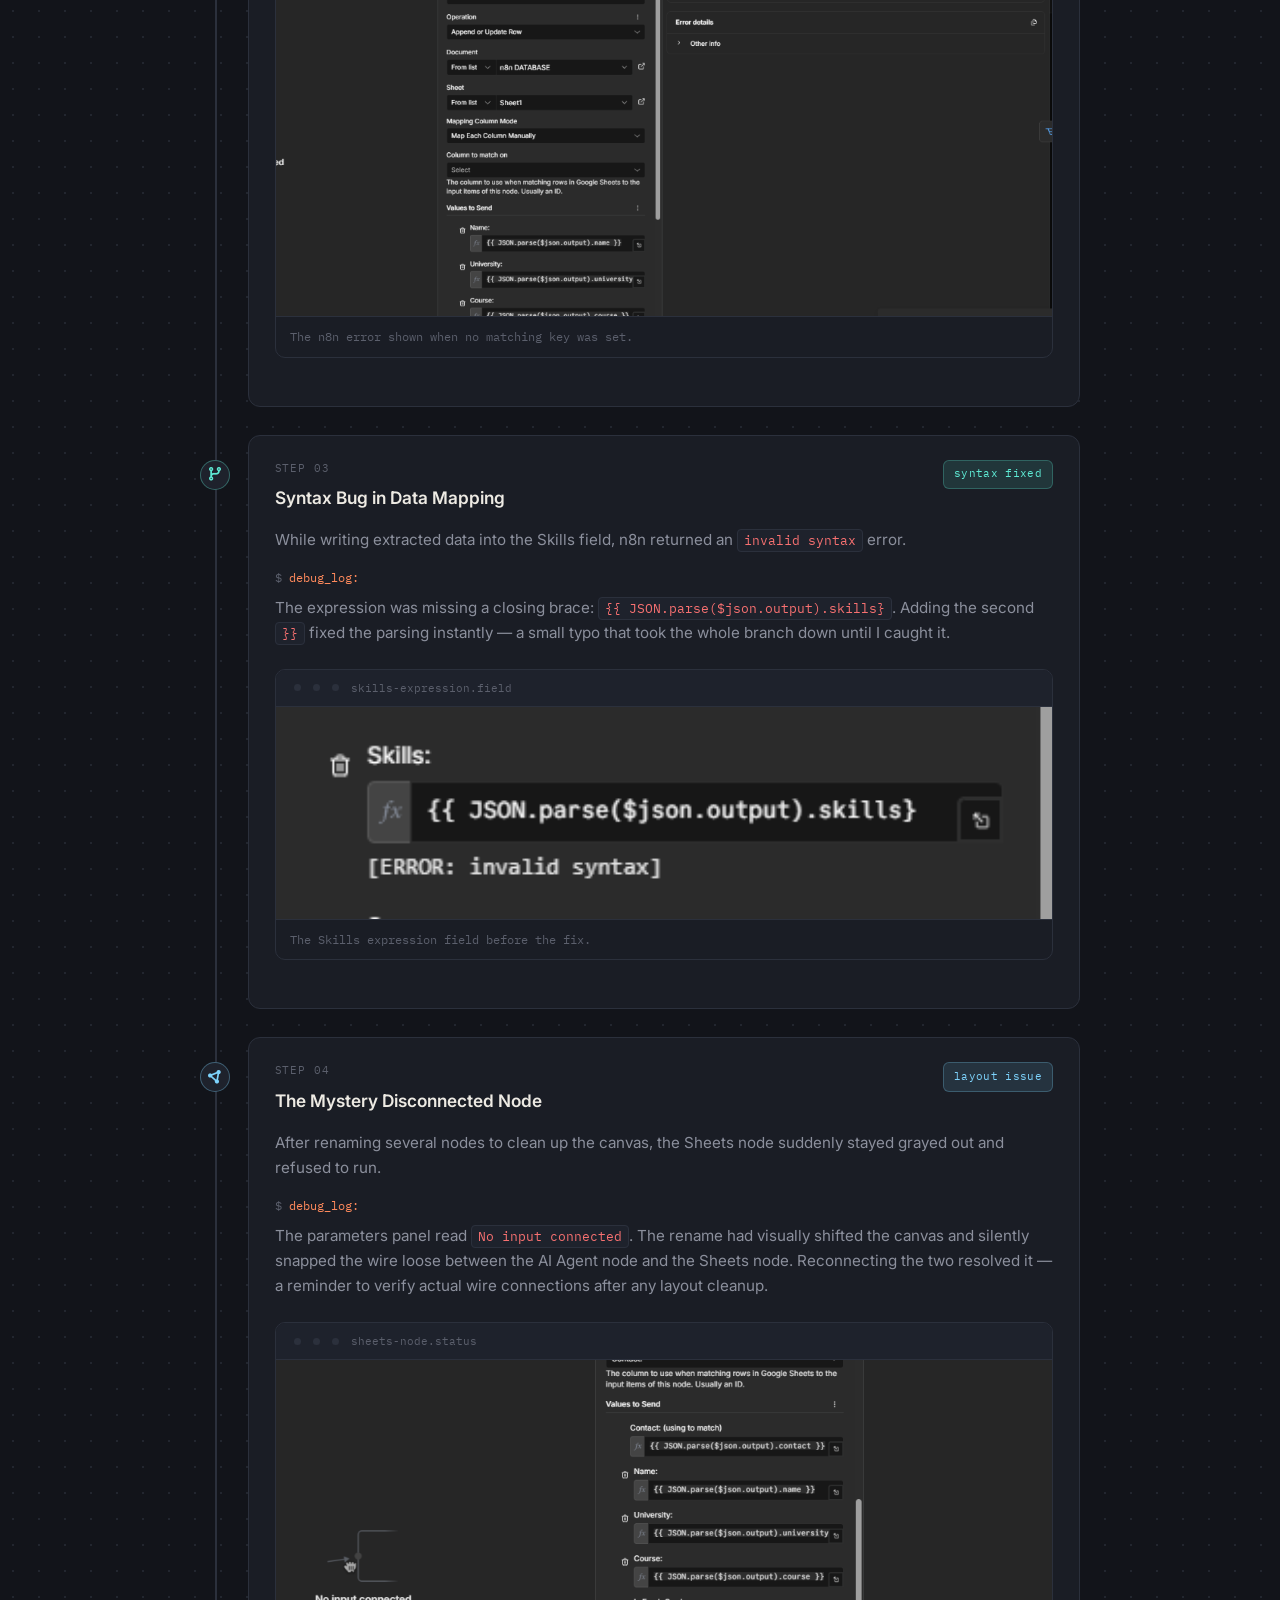
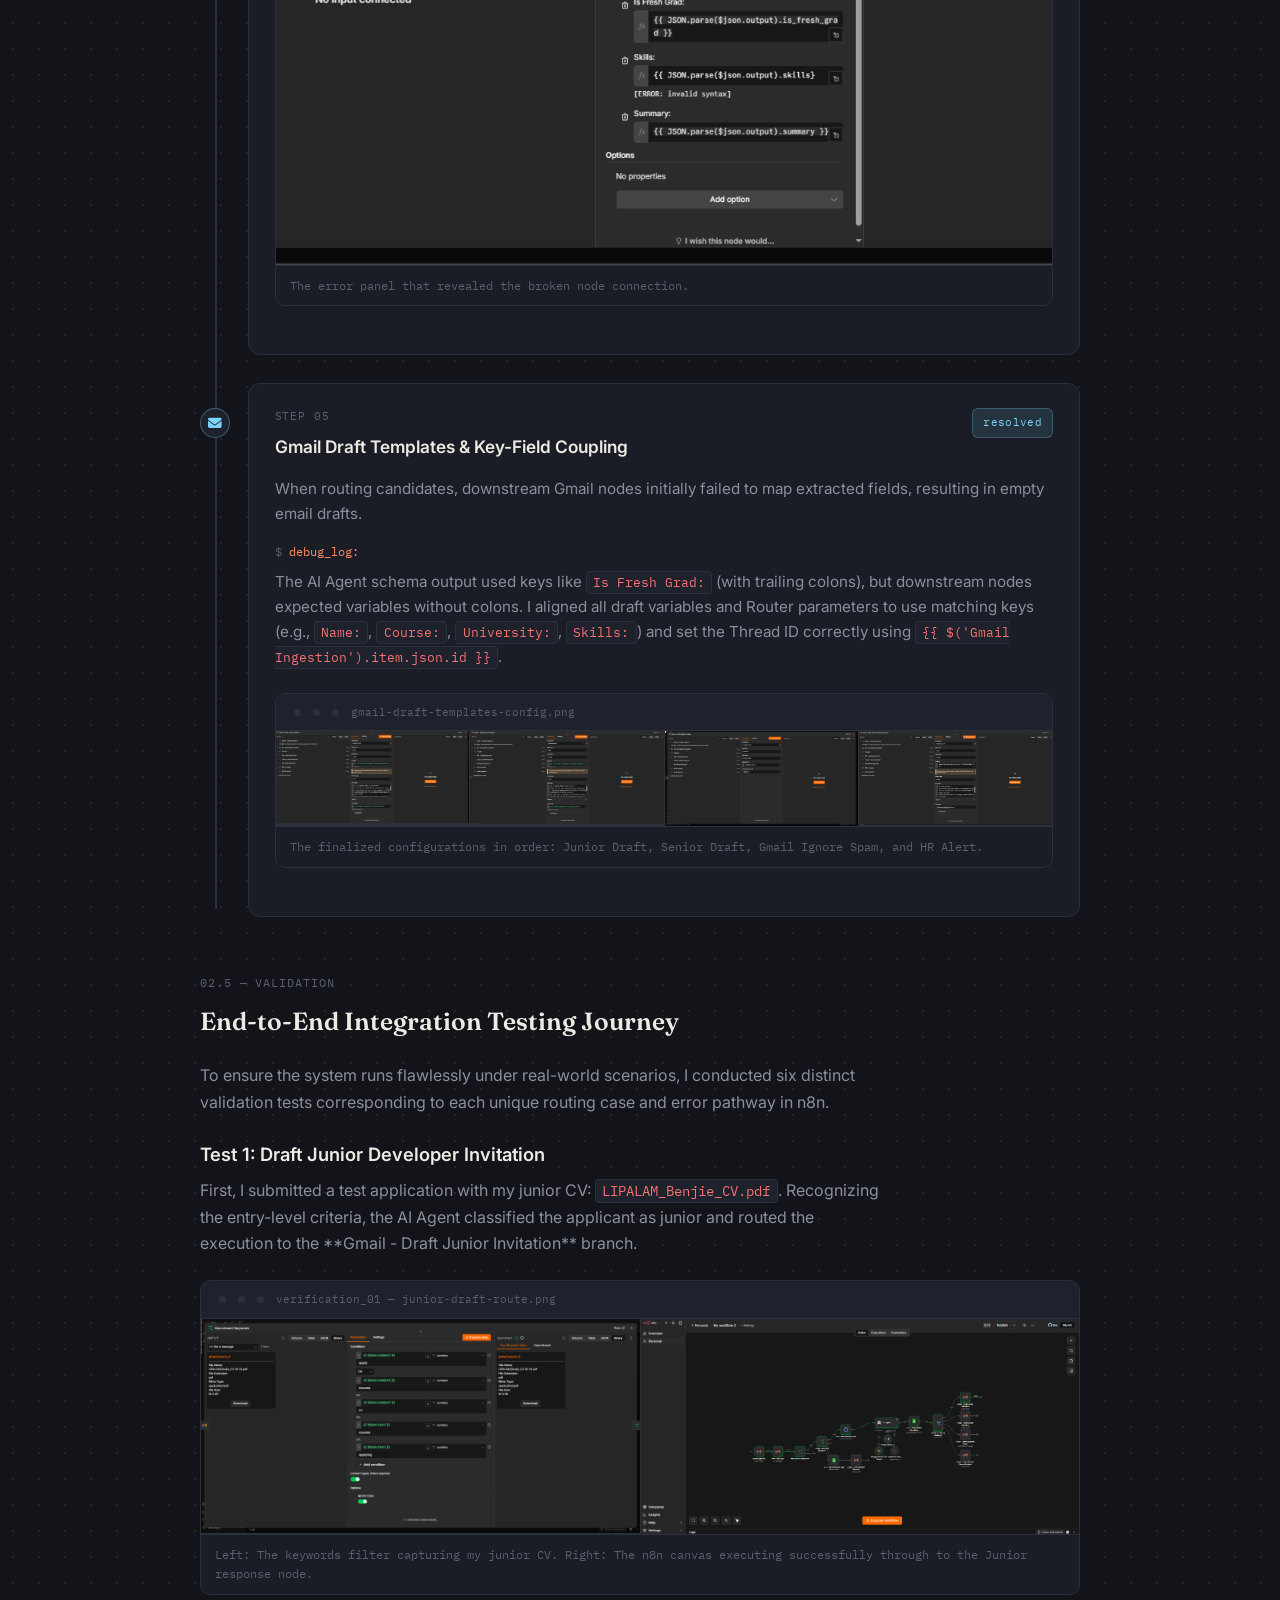
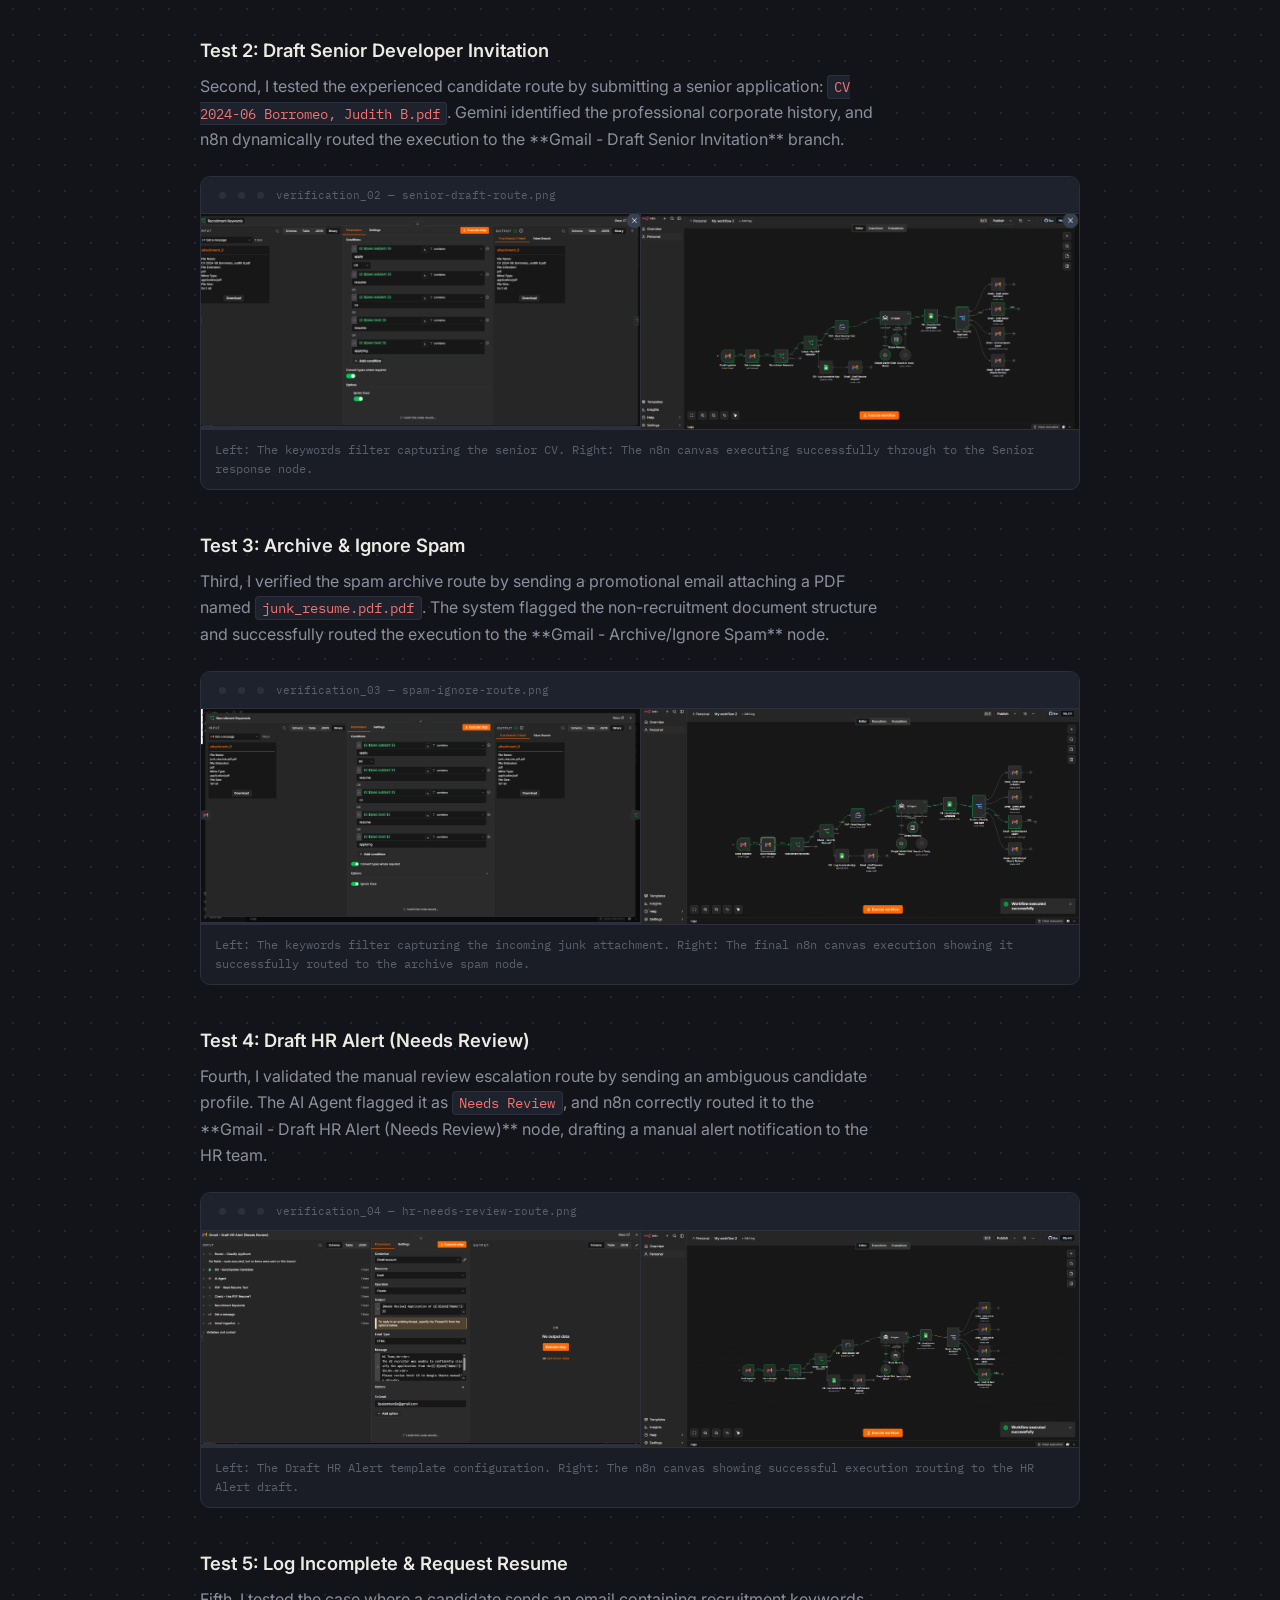
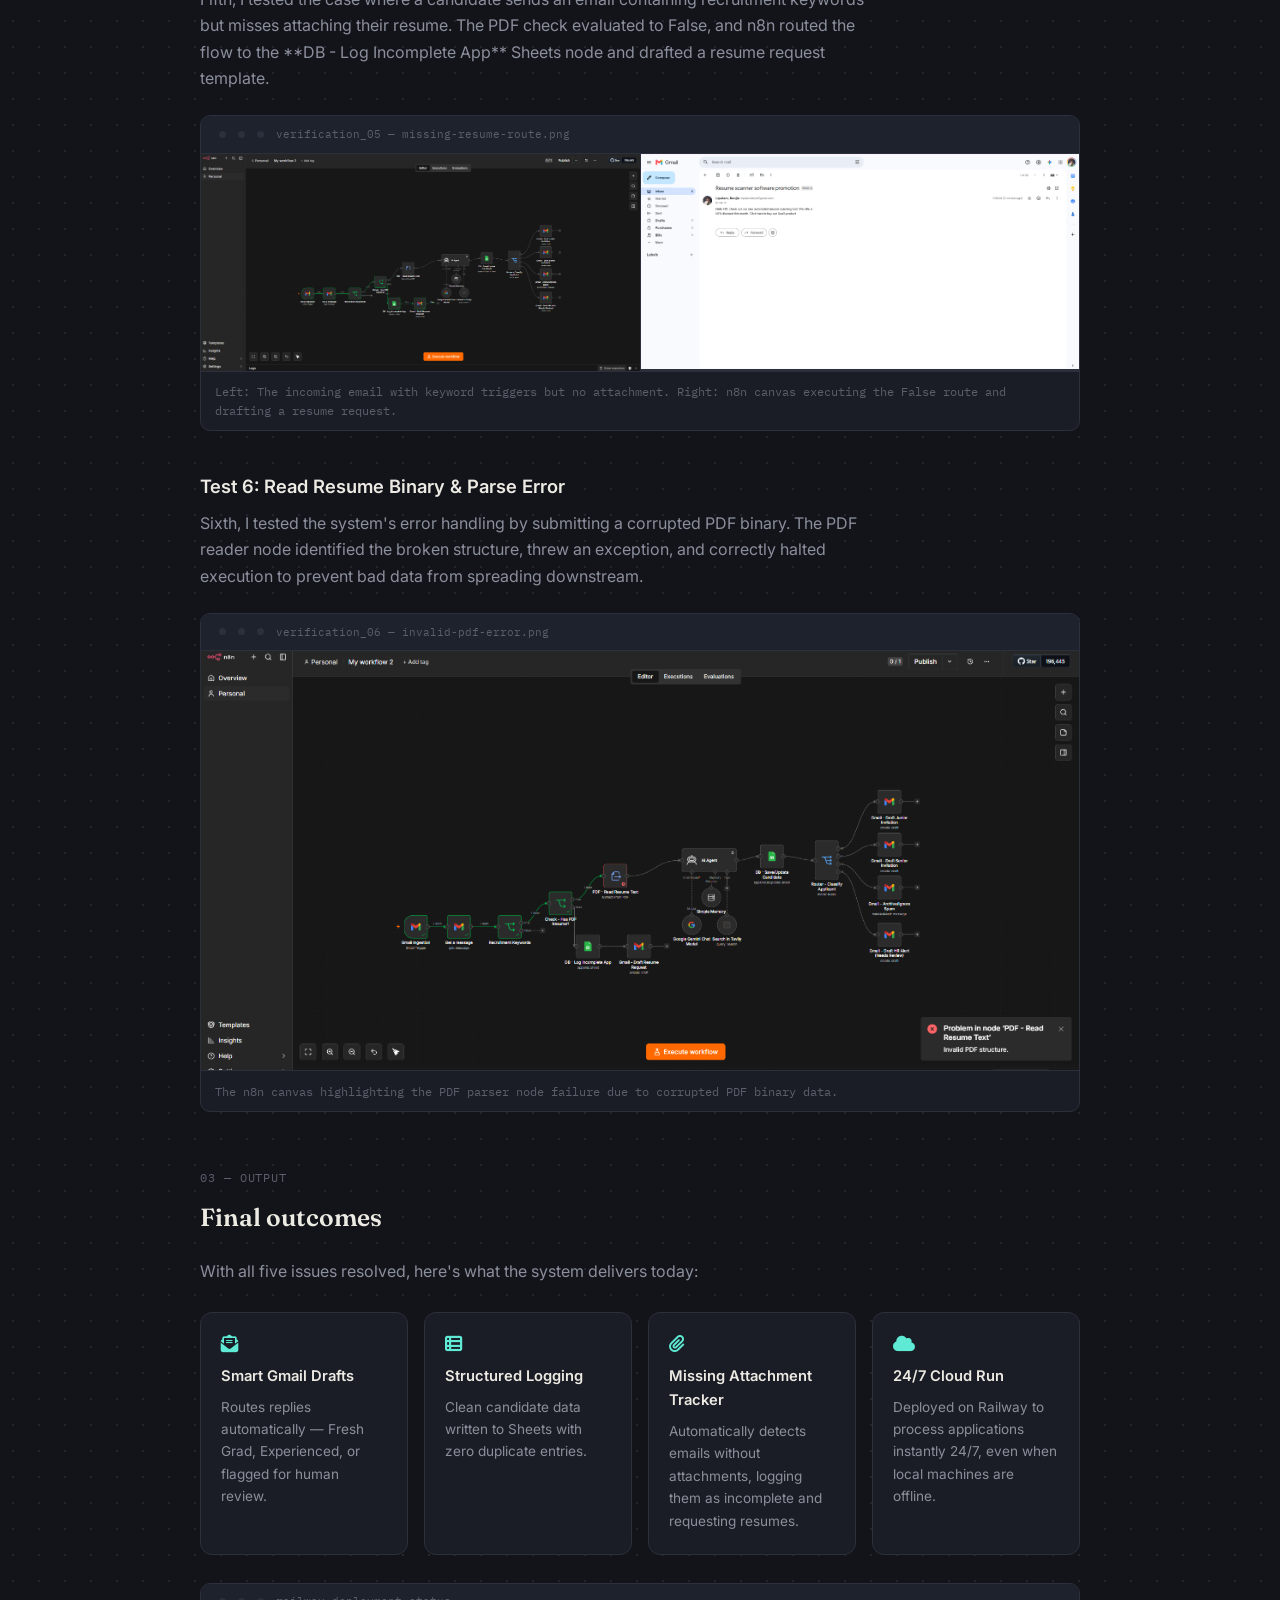
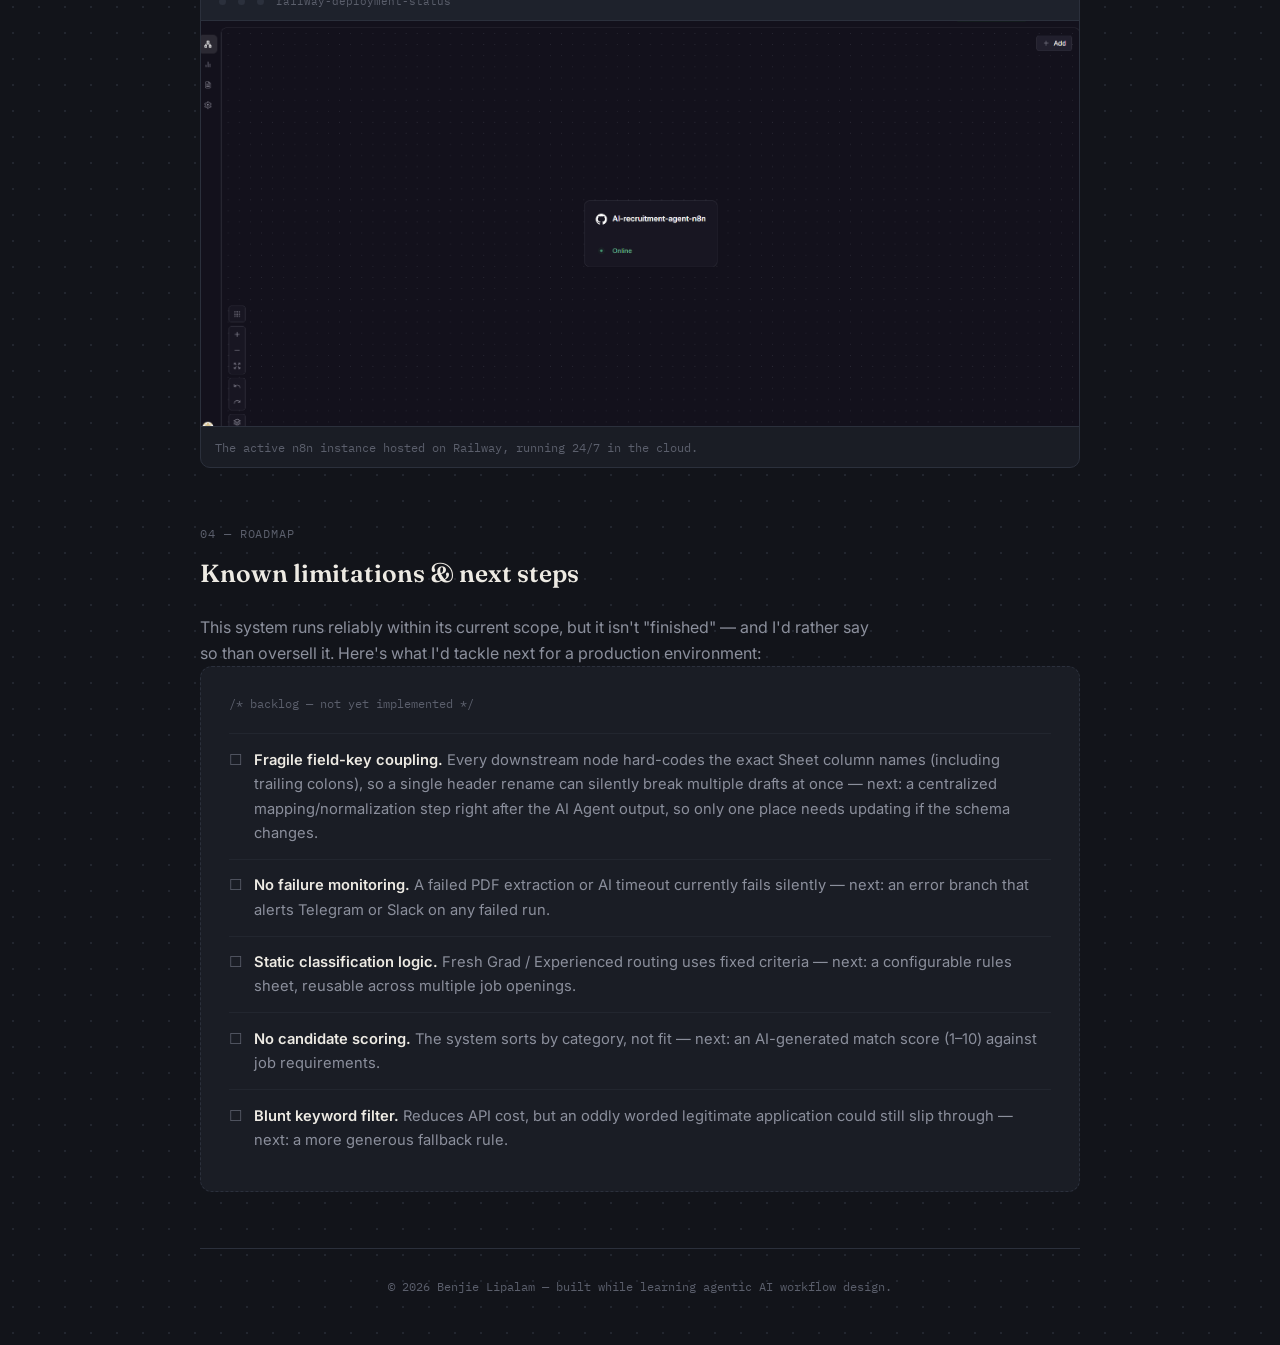
==== commit 01f1a8f7: "design: customize status line to benjie.status and add neon glow styling to author name" ====
--- a/index.html
+++ b/index.html
@@ -21,13 +21,13 @@
       <!-- Header -->
       <header class="header">
         <div class="author-byline" style="margin-bottom: 1.25rem; font-size: 0.88rem; display: flex; align-items: center; gap: 0.5rem; flex-wrap: wrap;">
-          <span class="author-name" style="font-weight: 600; color: var(--ink);">Benjie Lipalam</span>
+          <span class="author-name">Benjie Lipalam</span>
           <span class="author-divider" style="color: var(--ink-faint);">&bull;</span>
           <span class="author-role" style="color: var(--ink-dim);">BSCS Graduate &middot; Frontend Developer &middot; Agentic AI</span>
         </div>
         <div class="status-line mono">
           <span class="status-dot"></span>
-          workflow.status: production-ready
+          benjie.status: production-ready
         </div>
         <h1>
           My First <em>Real</em> AI Agent: Building an End-to-End Recruitment
--- a/portfolio.css
+++ b/portfolio.css
@@ -123,6 +123,12 @@
   border-bottom: 1px solid var(--line-soft);
   padding-bottom: 1rem;
   width: 100%;
+}
+
+.author-name {
+  font-weight: 700;
+  color: var(--signal);
+  text-shadow: 0 0 10px rgba(255, 138, 92, 0.45);
 }
 
 /* ---------- META CHIPS ---------- */
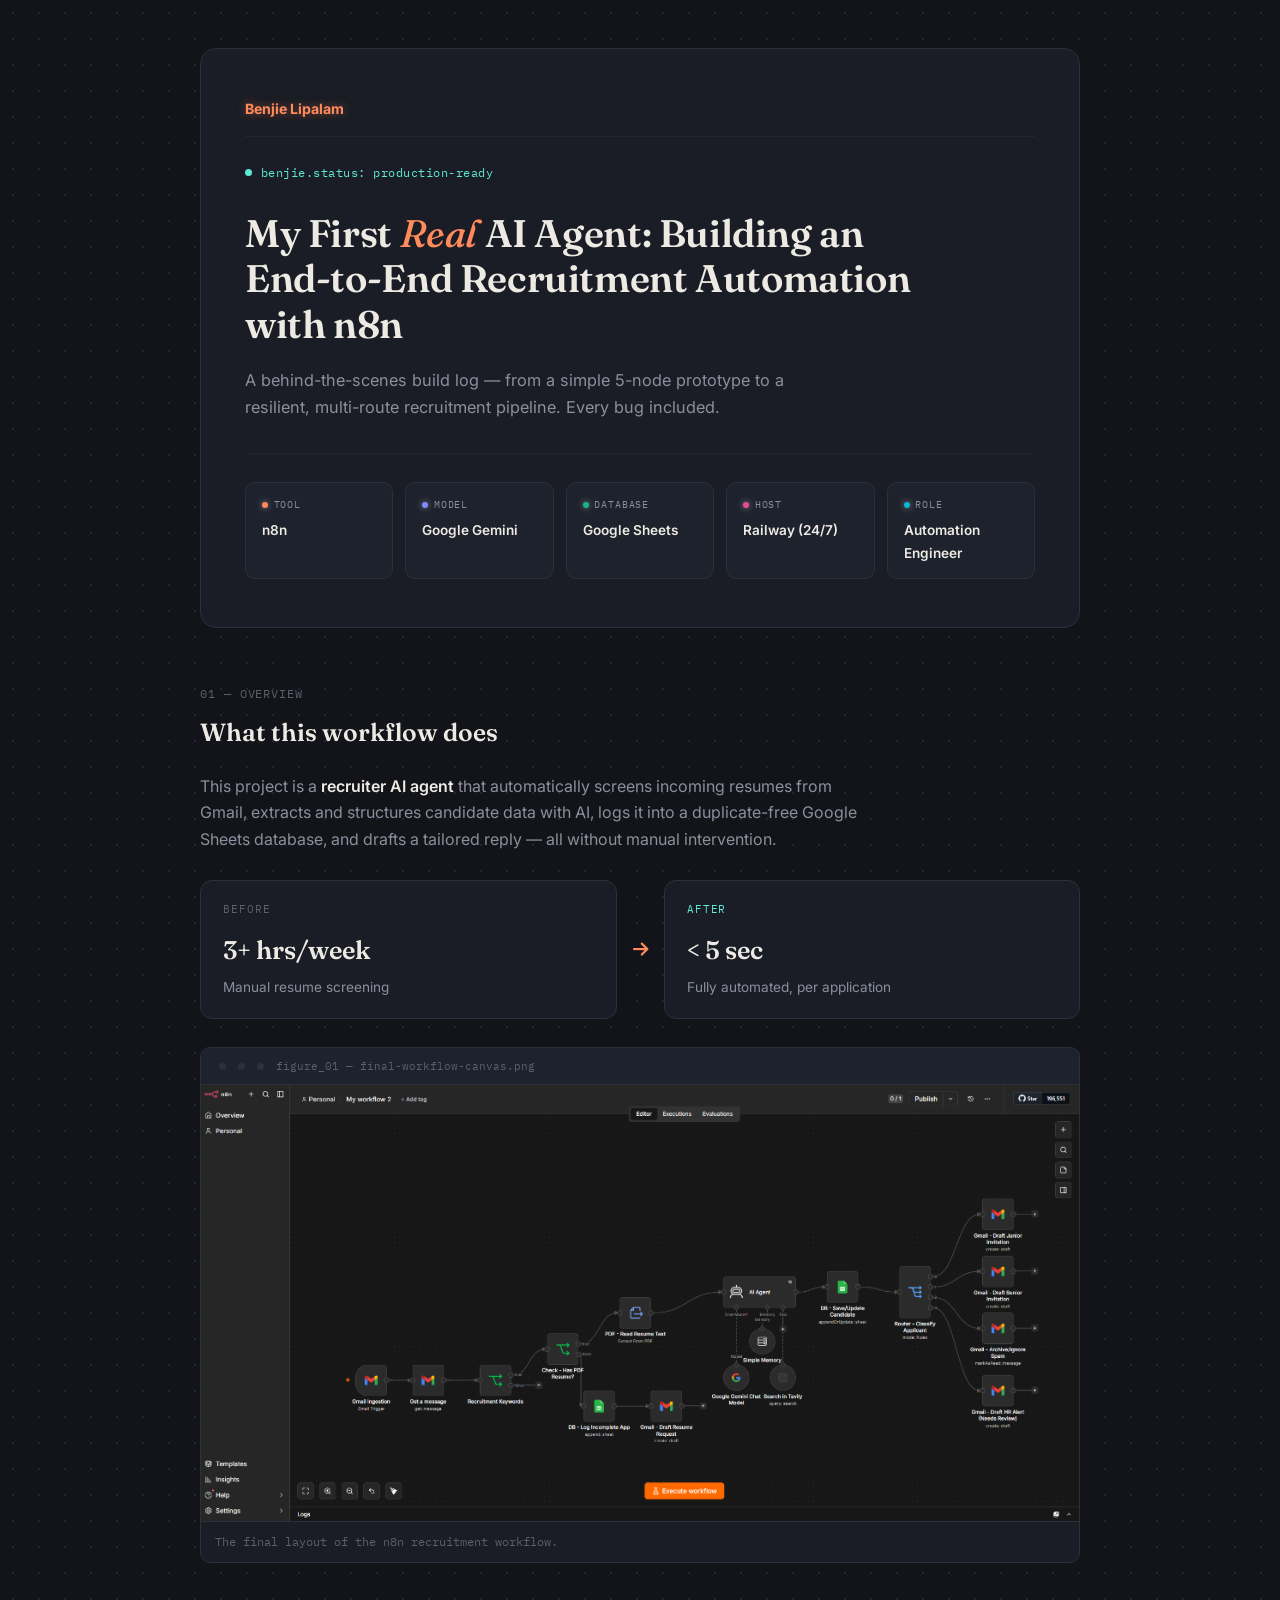
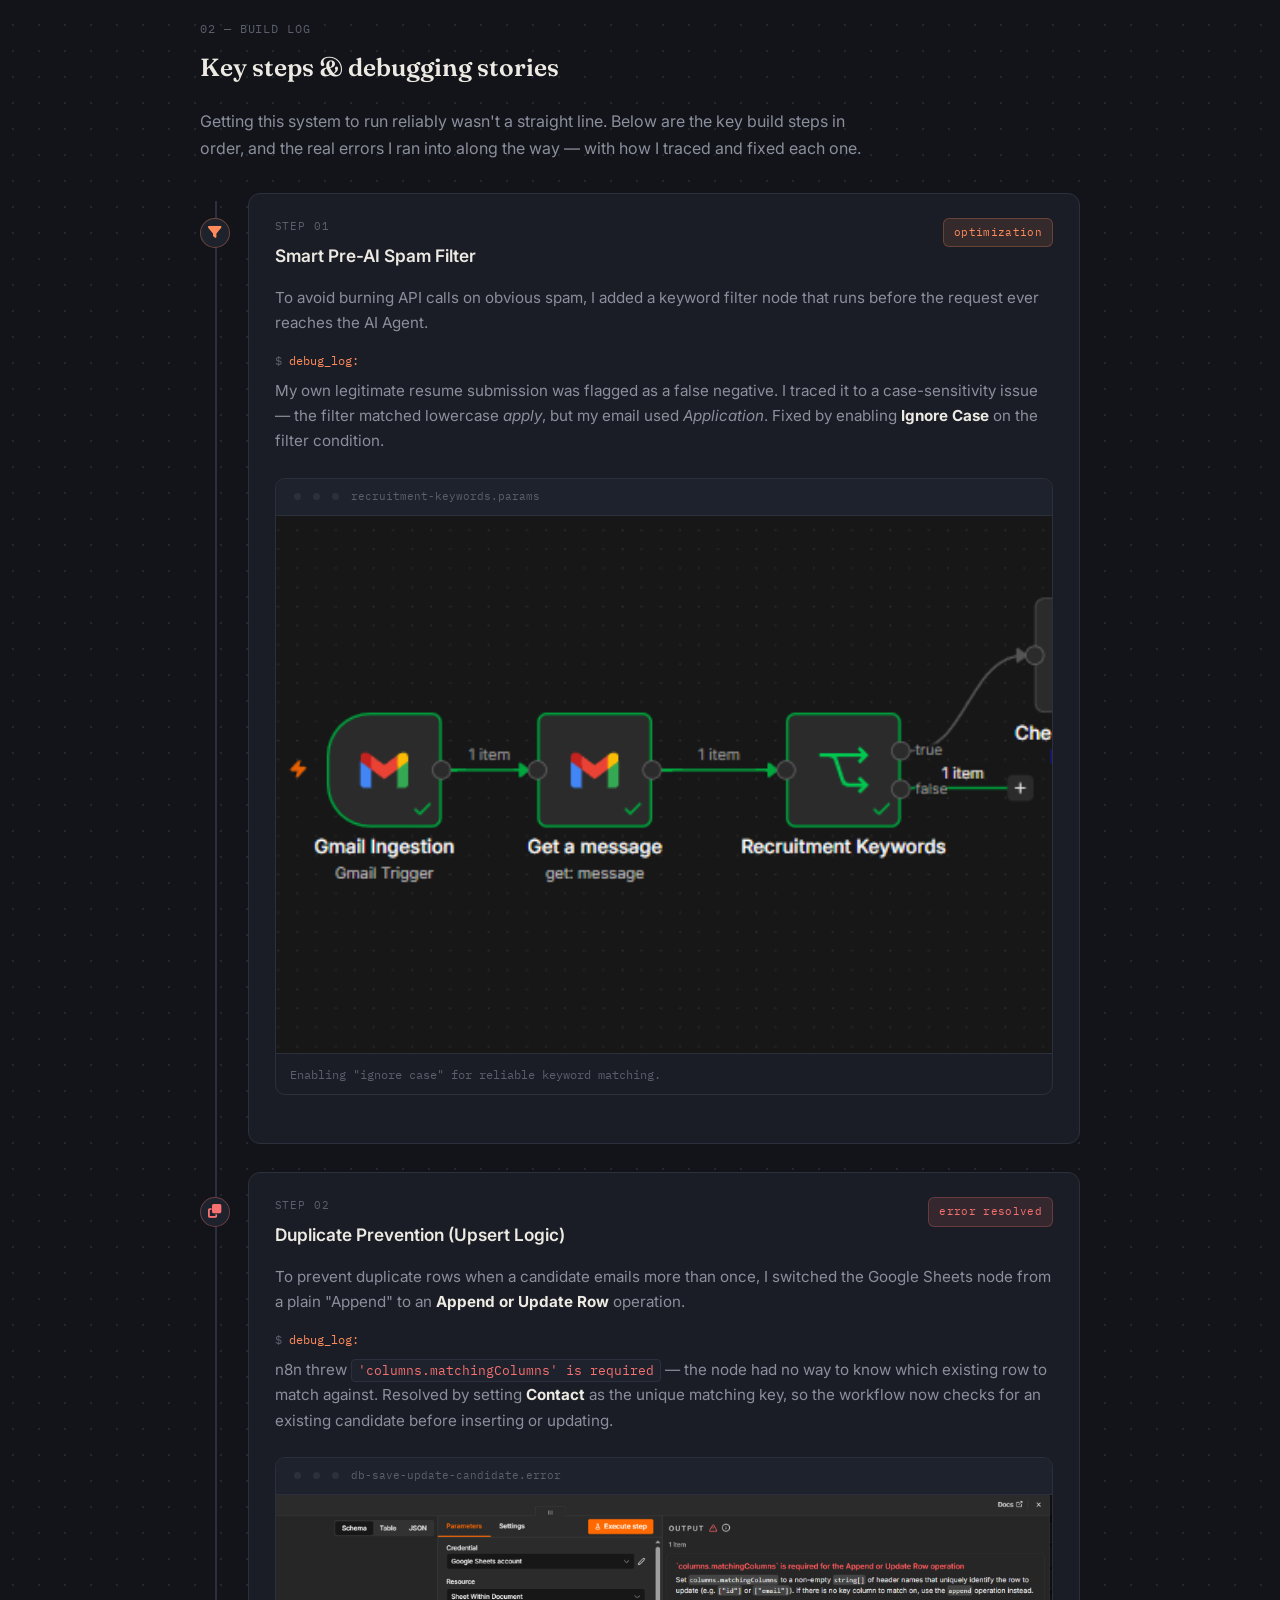
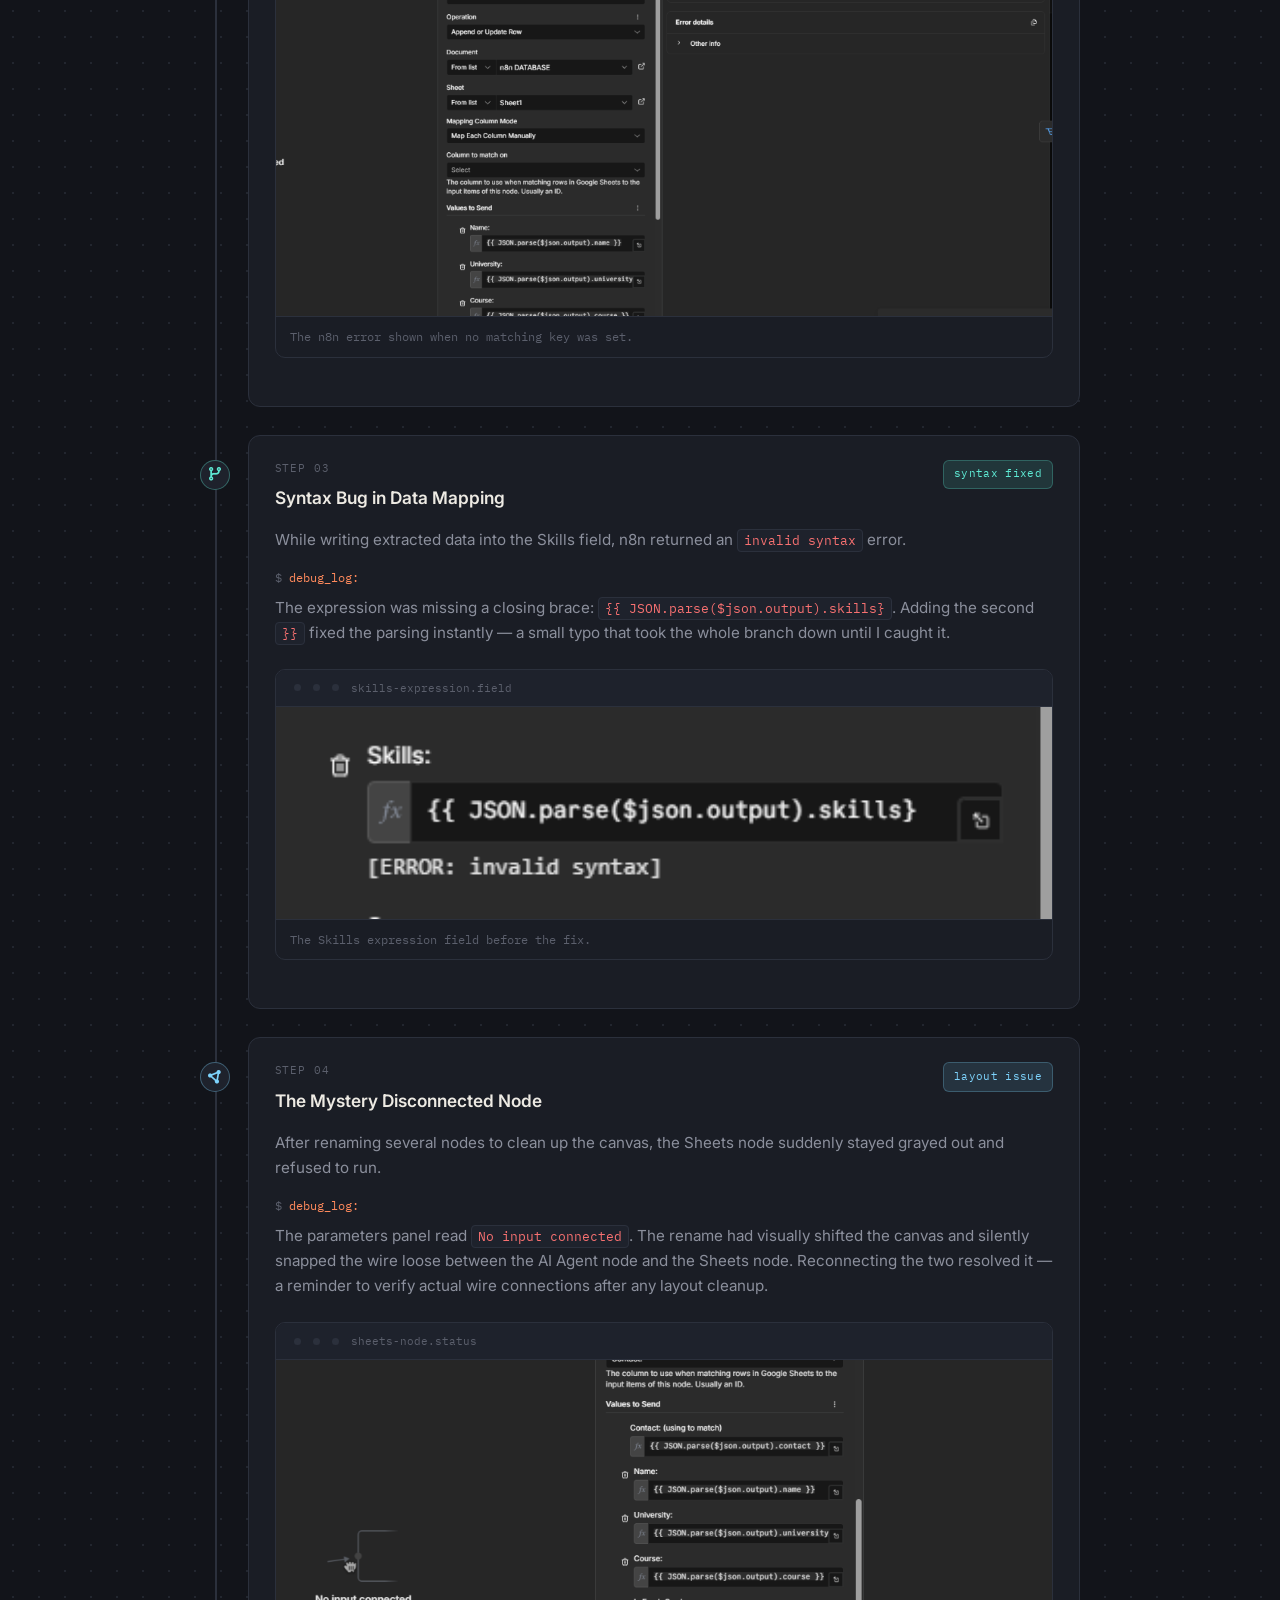
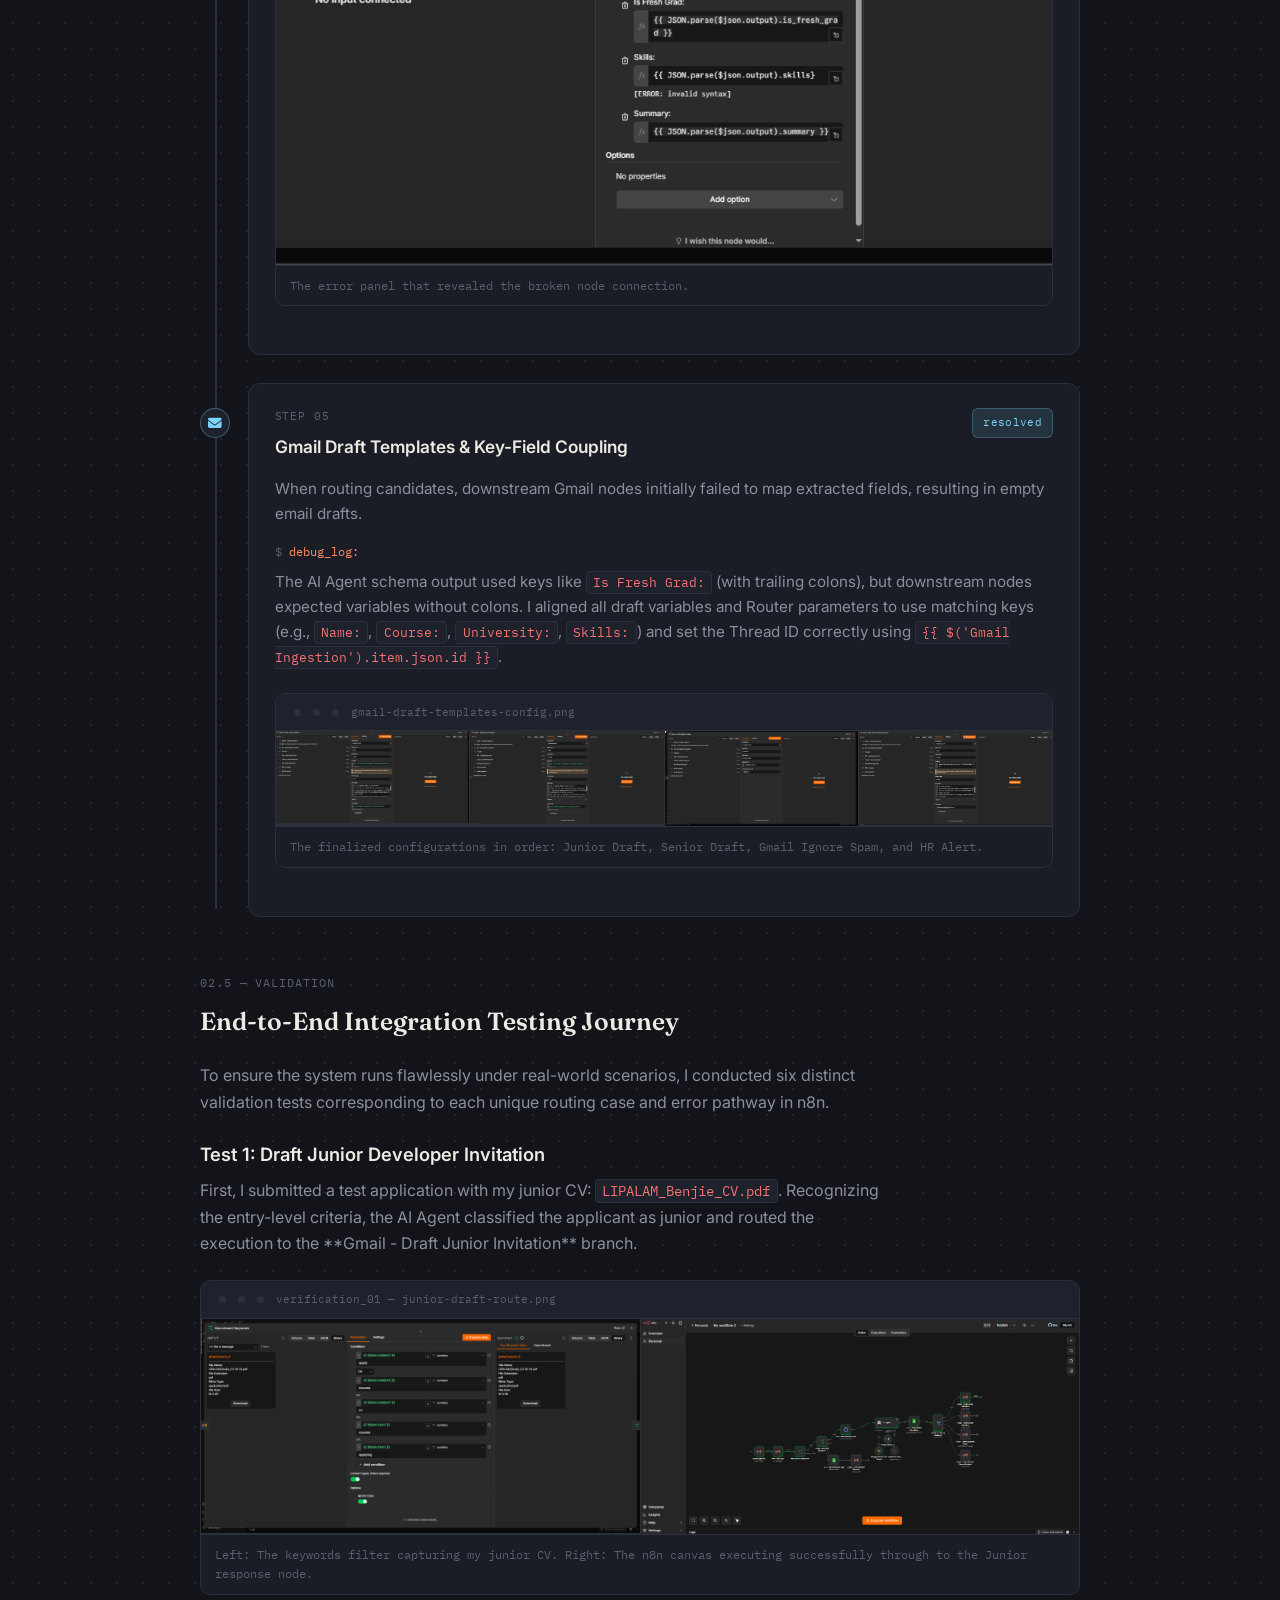
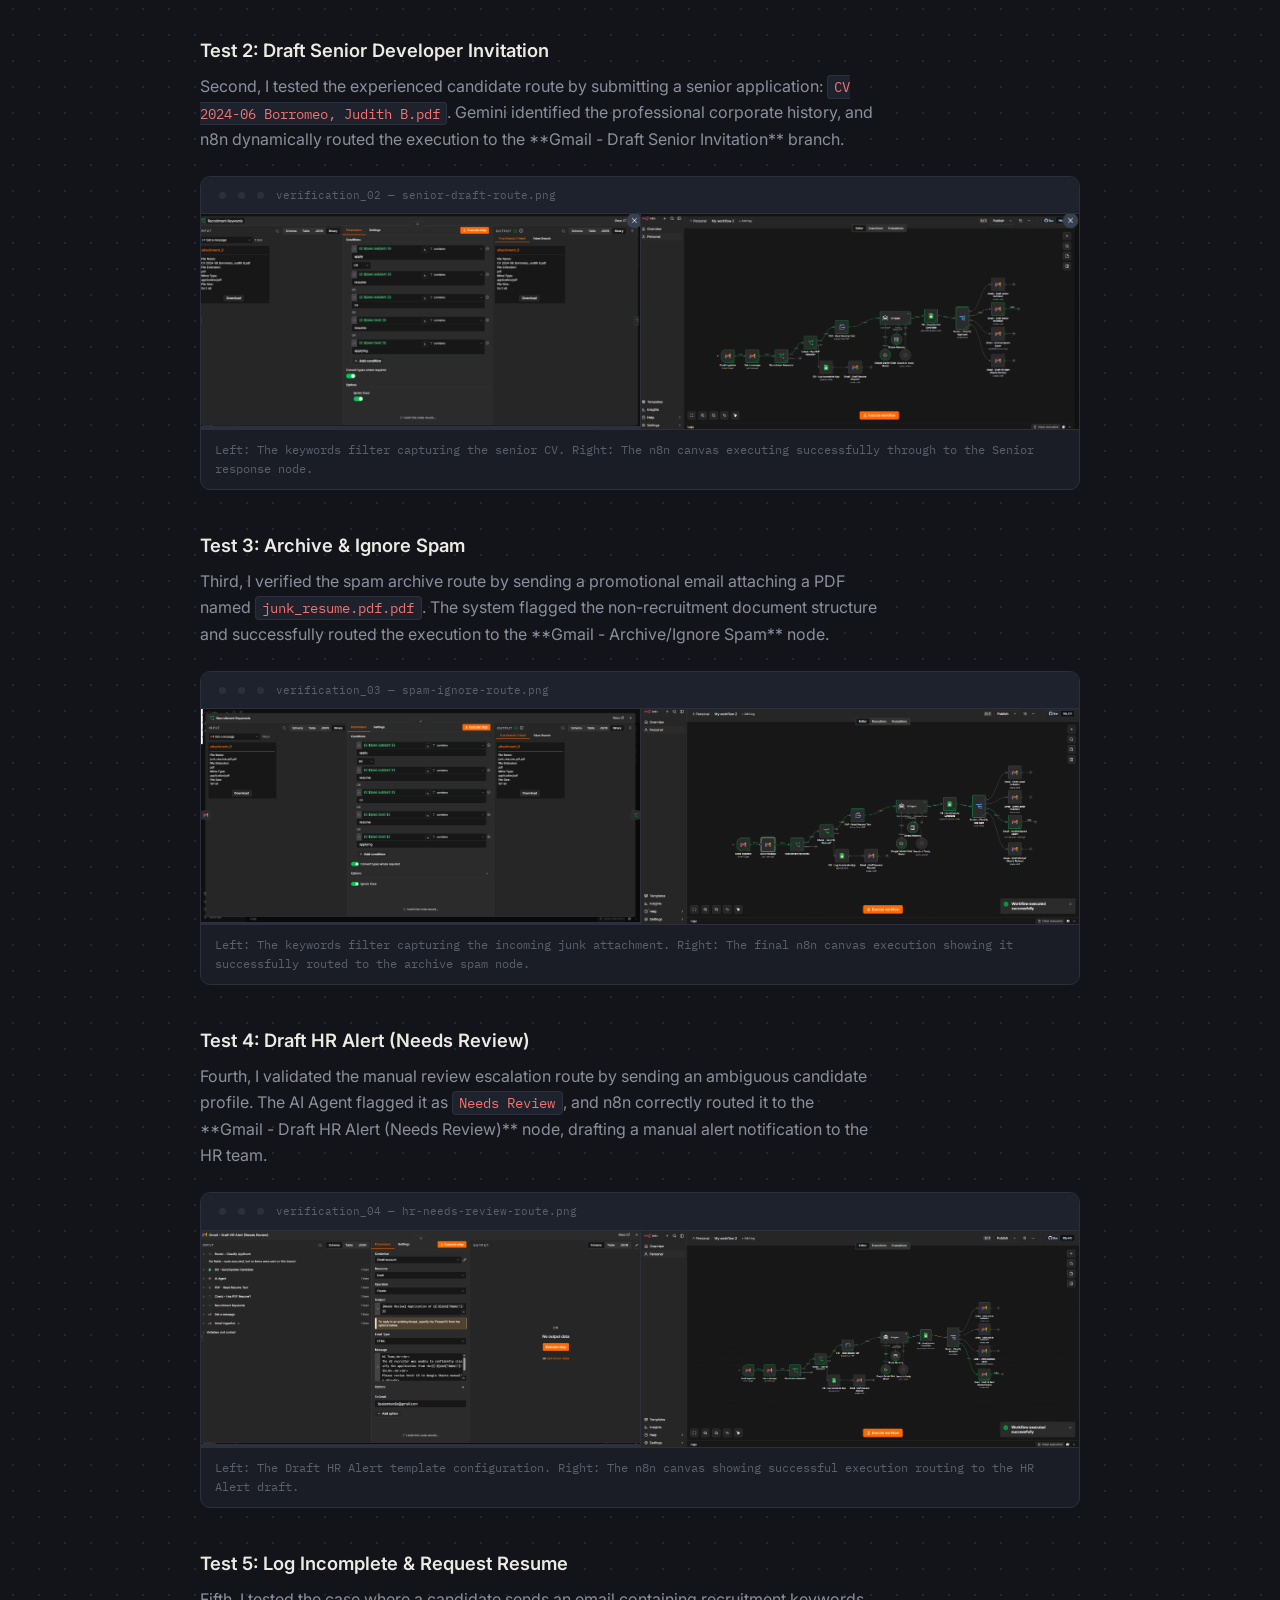
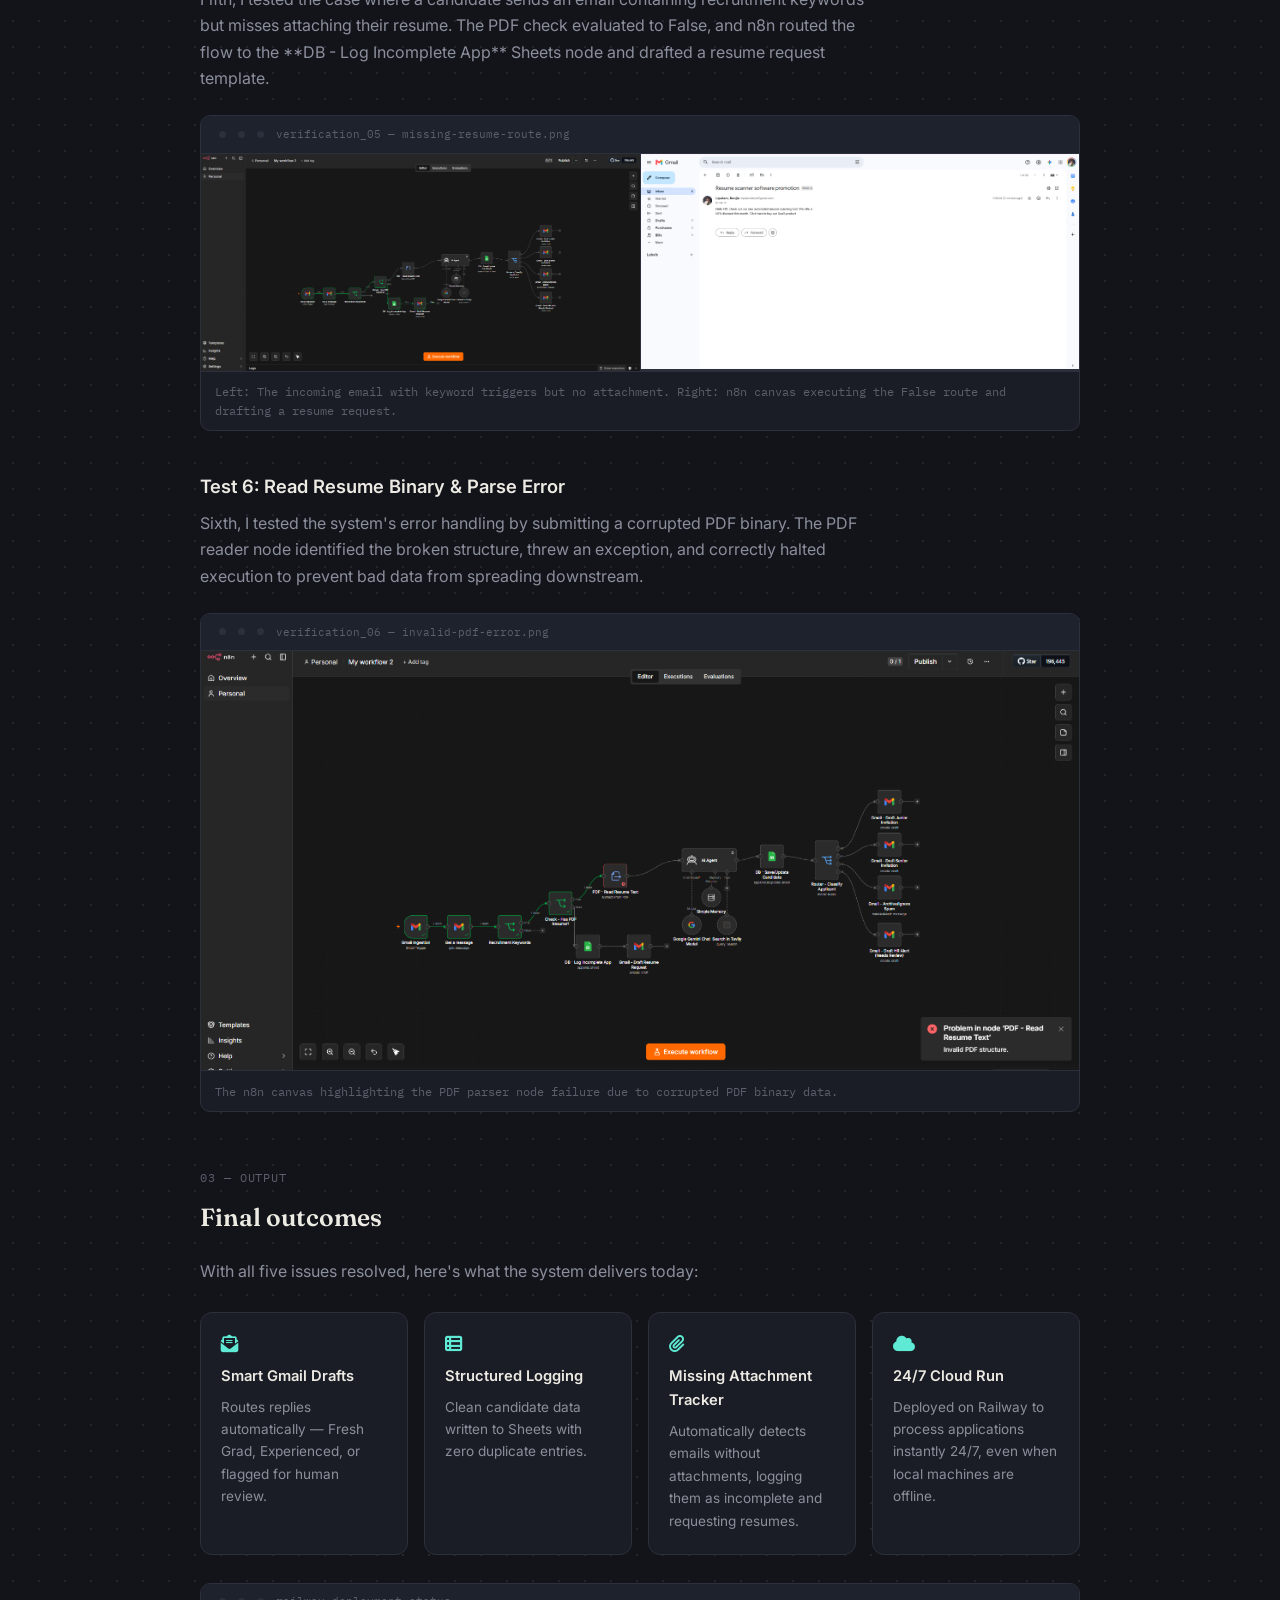
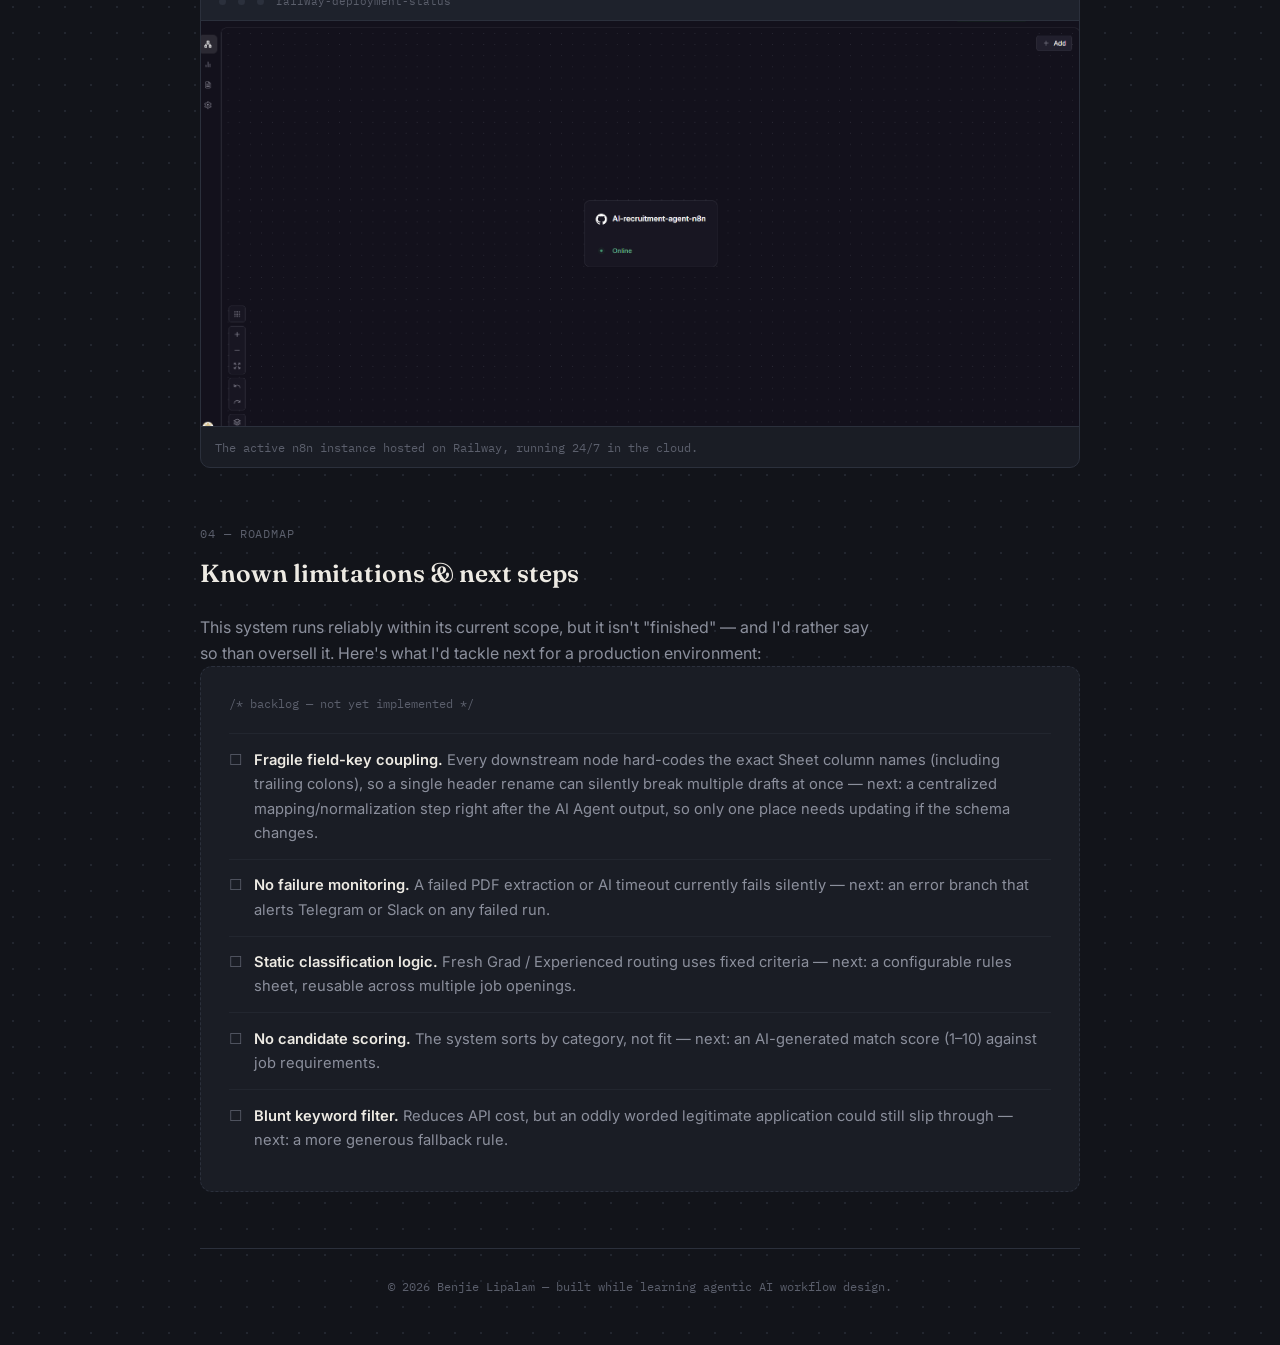
==== commit f5edec41: "design: remove author role sub-labels, leaving only the glowing name" ====
--- a/index.html
+++ b/index.html
@@ -22,8 +22,6 @@
       <header class="header">
         <div class="author-byline" style="margin-bottom: 1.25rem; font-size: 0.88rem; display: flex; align-items: center; gap: 0.5rem; flex-wrap: wrap;">
           <span class="author-name">Benjie Lipalam</span>
-          <span class="author-divider" style="color: var(--ink-faint);">&bull;</span>
-          <span class="author-role" style="color: var(--ink-dim);">BSCS Graduate &middot; Frontend Developer &middot; Agentic AI</span>
         </div>
         <div class="status-line mono">
           <span class="status-dot"></span>
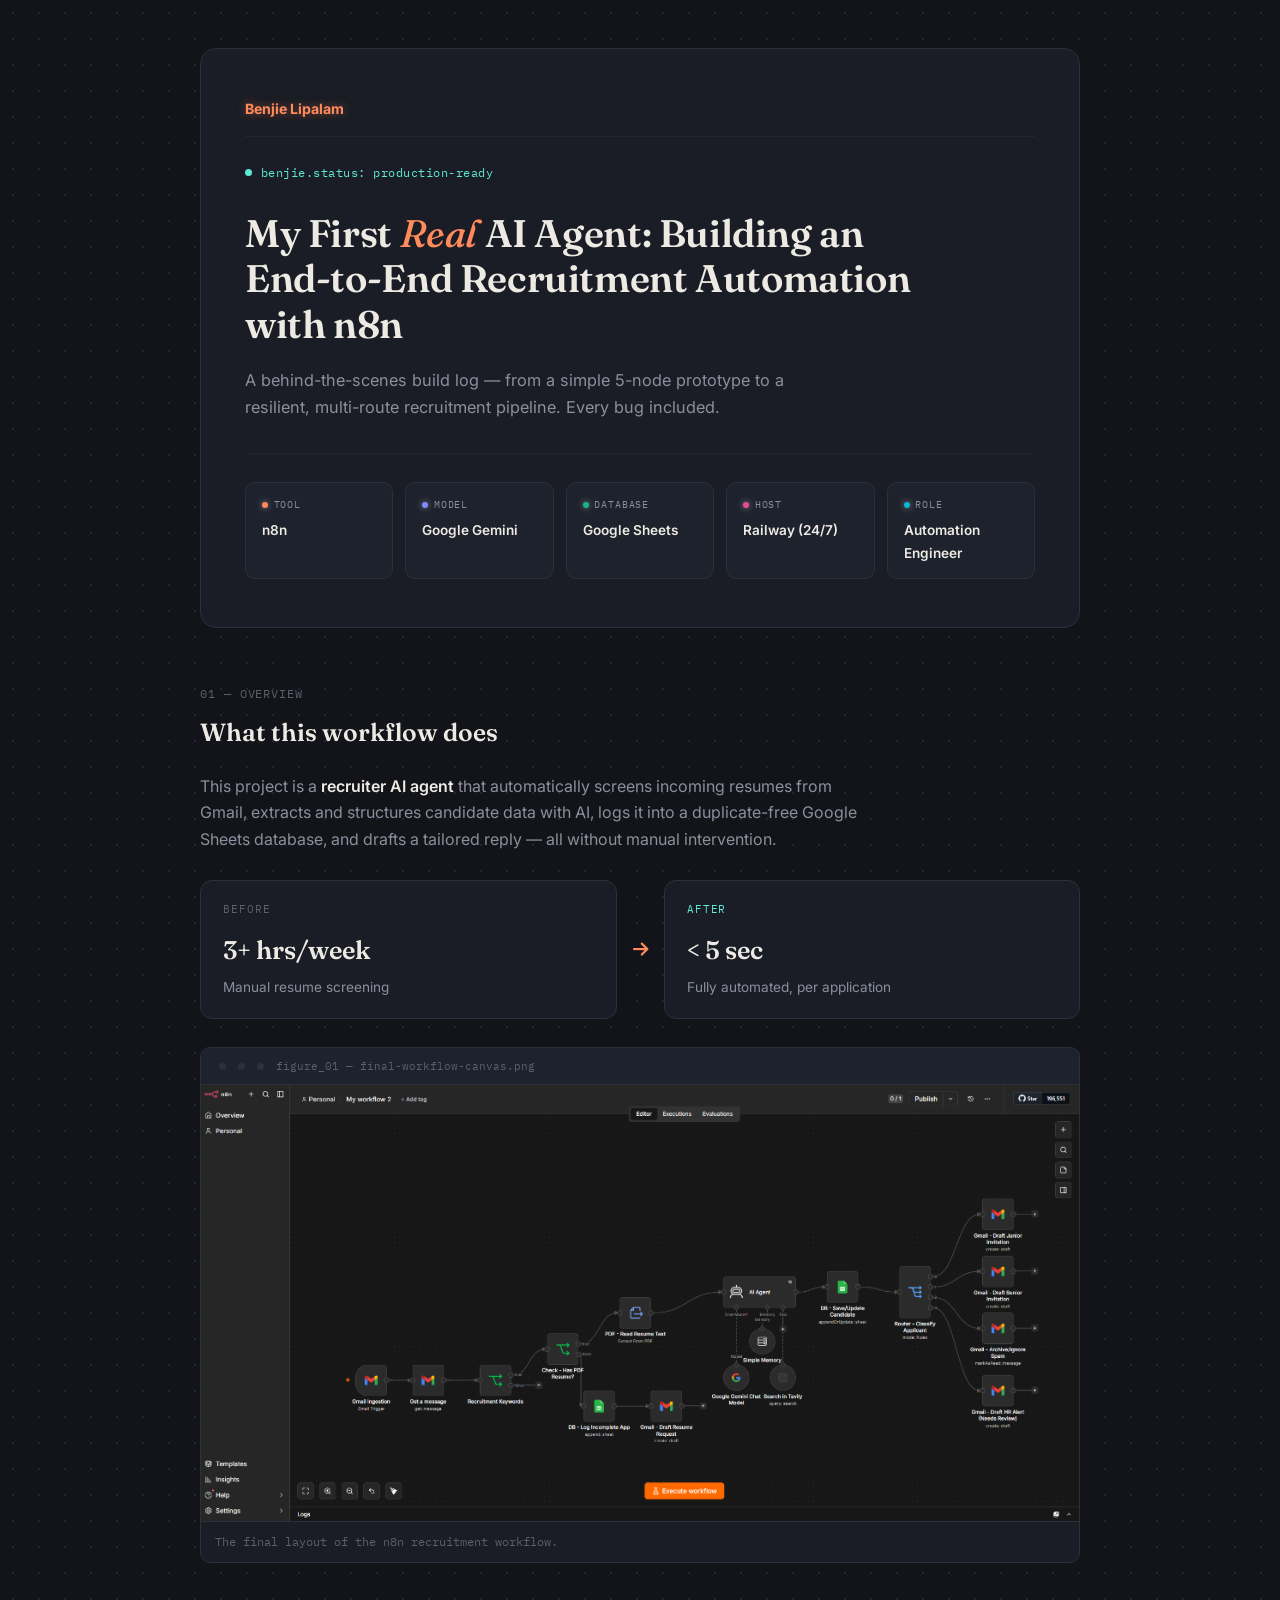
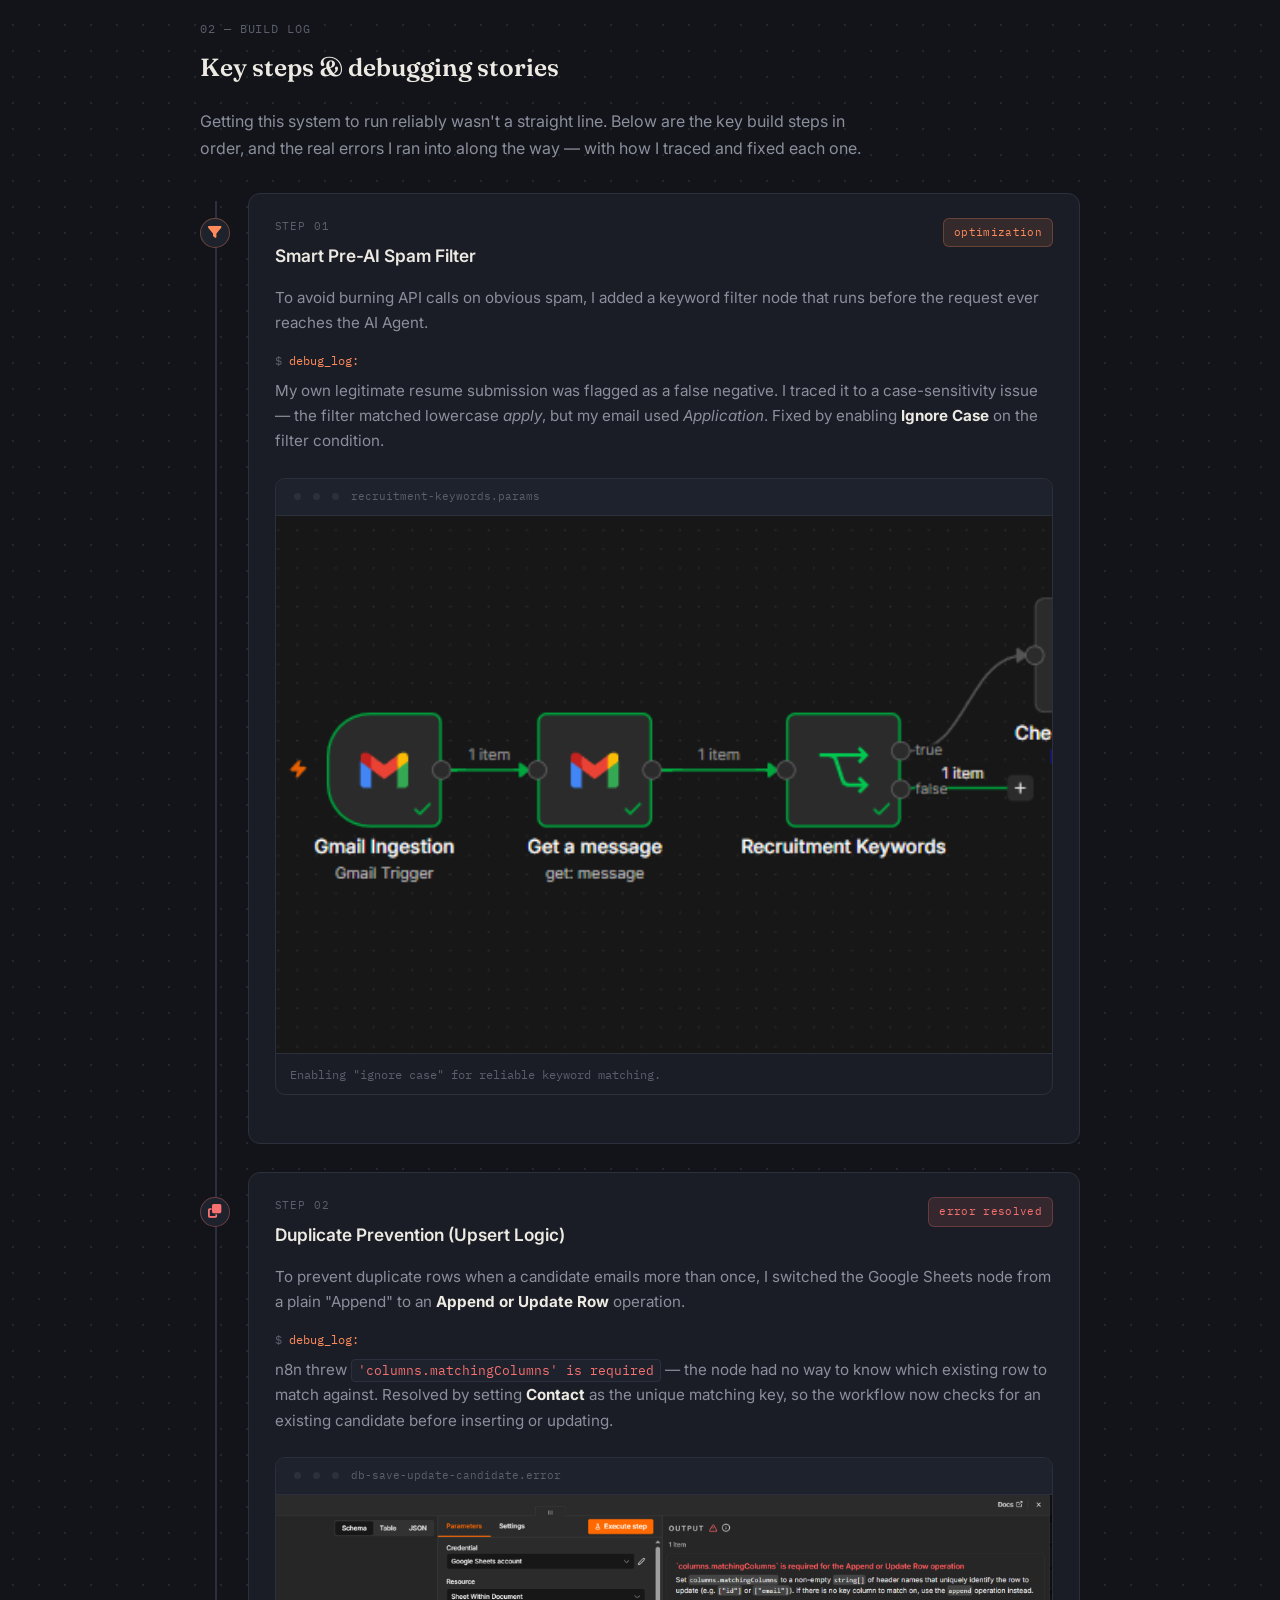
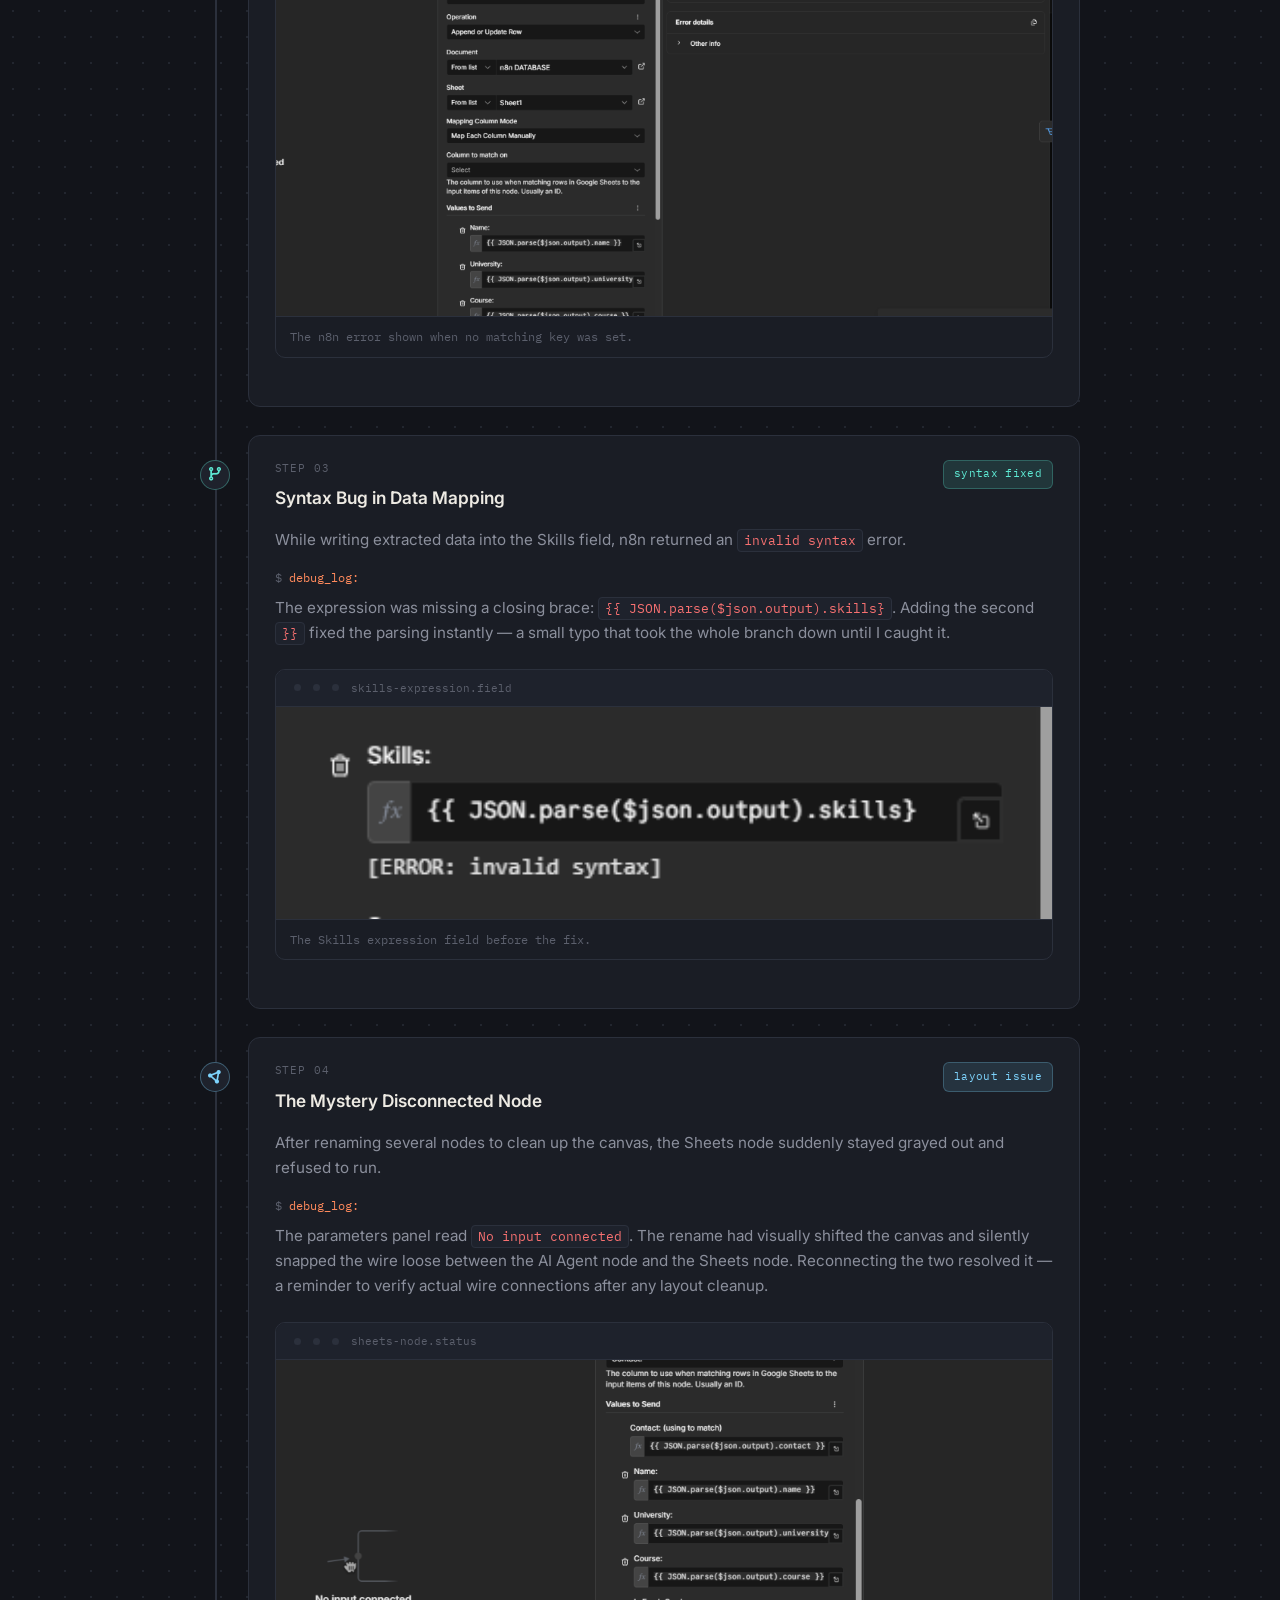
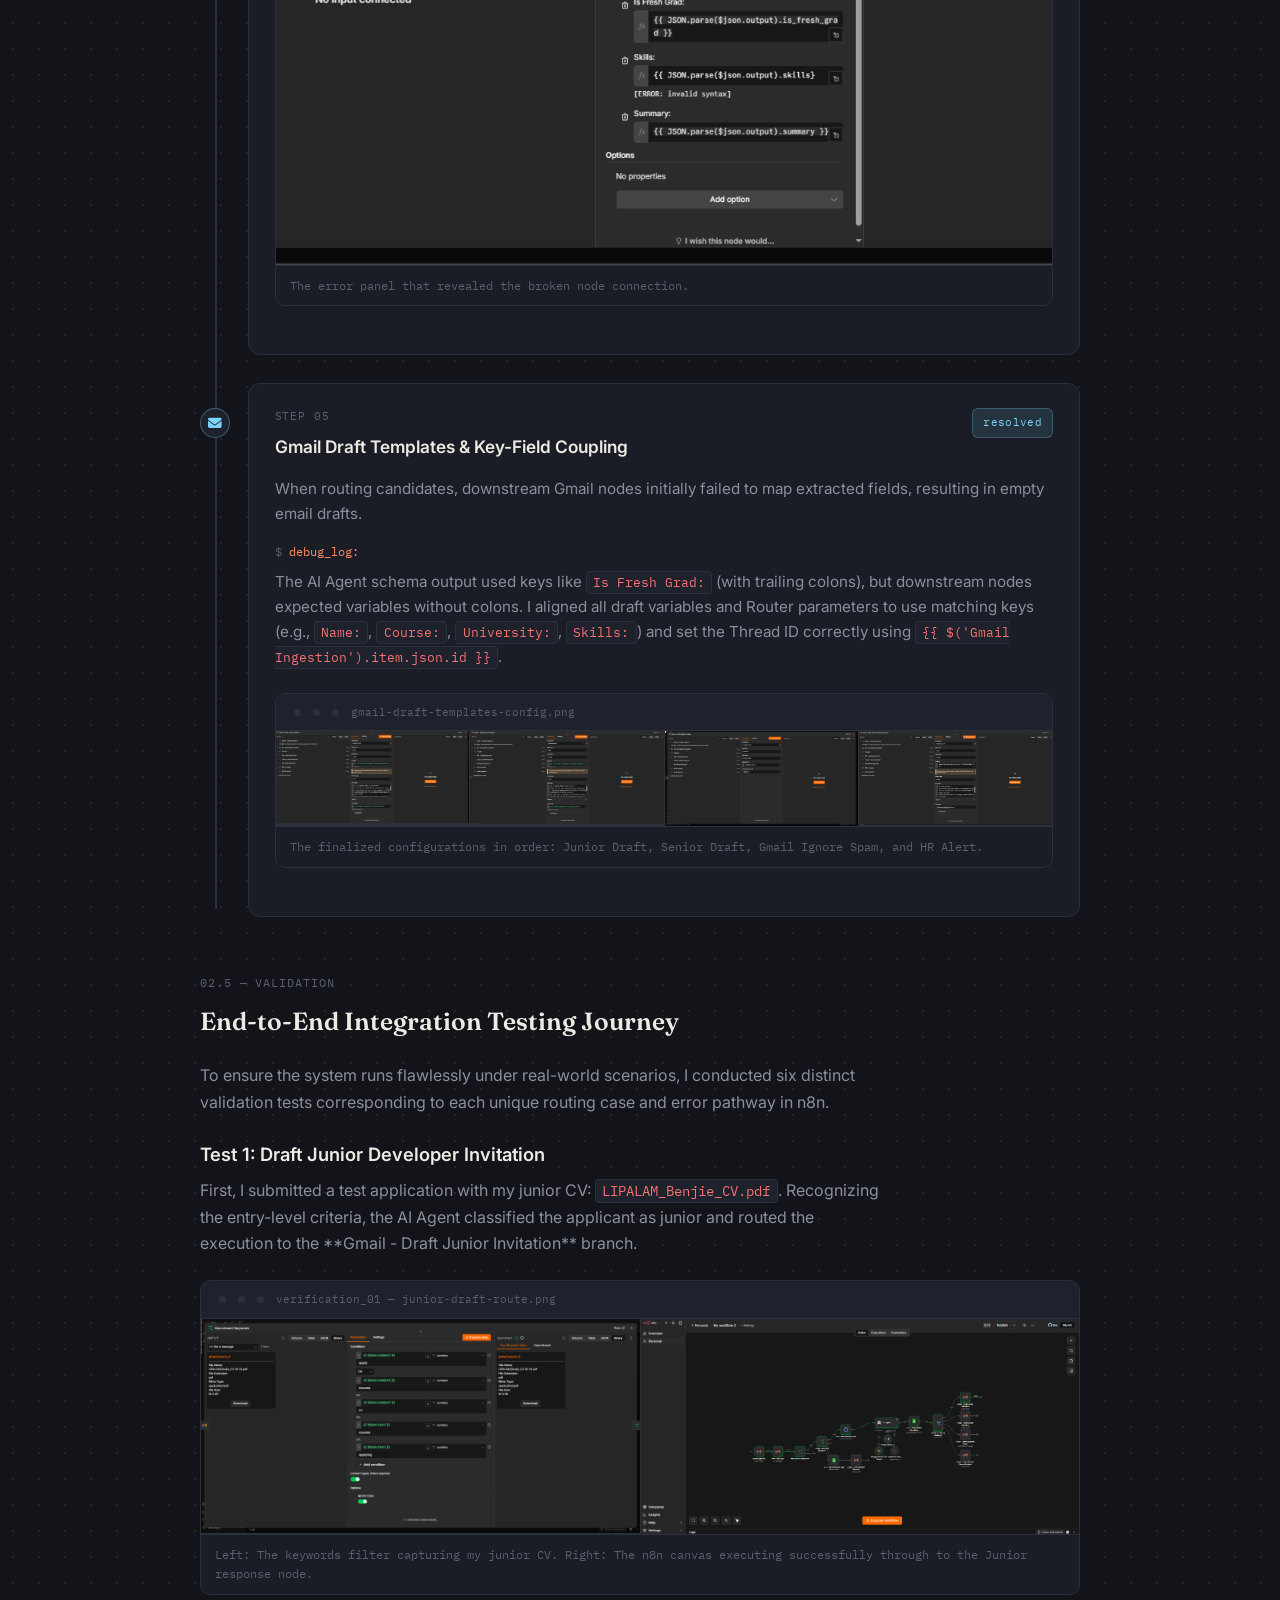
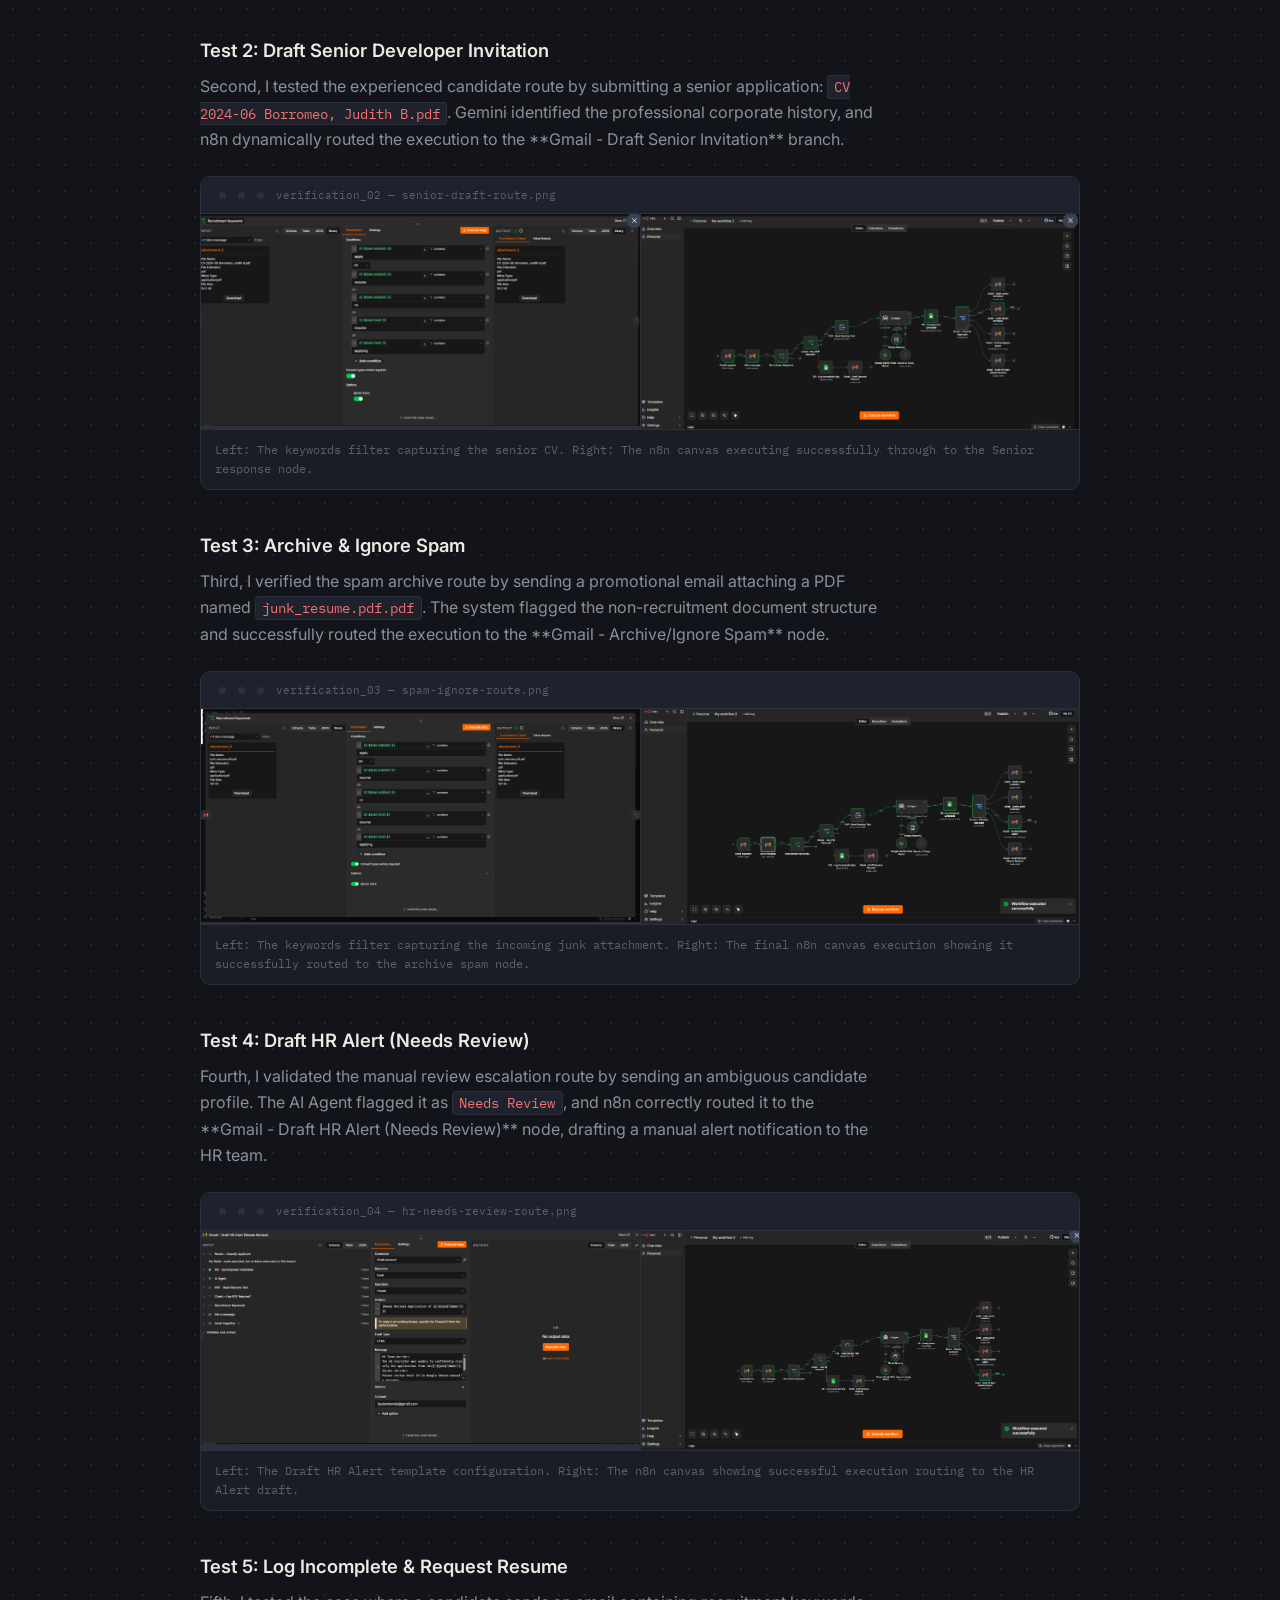
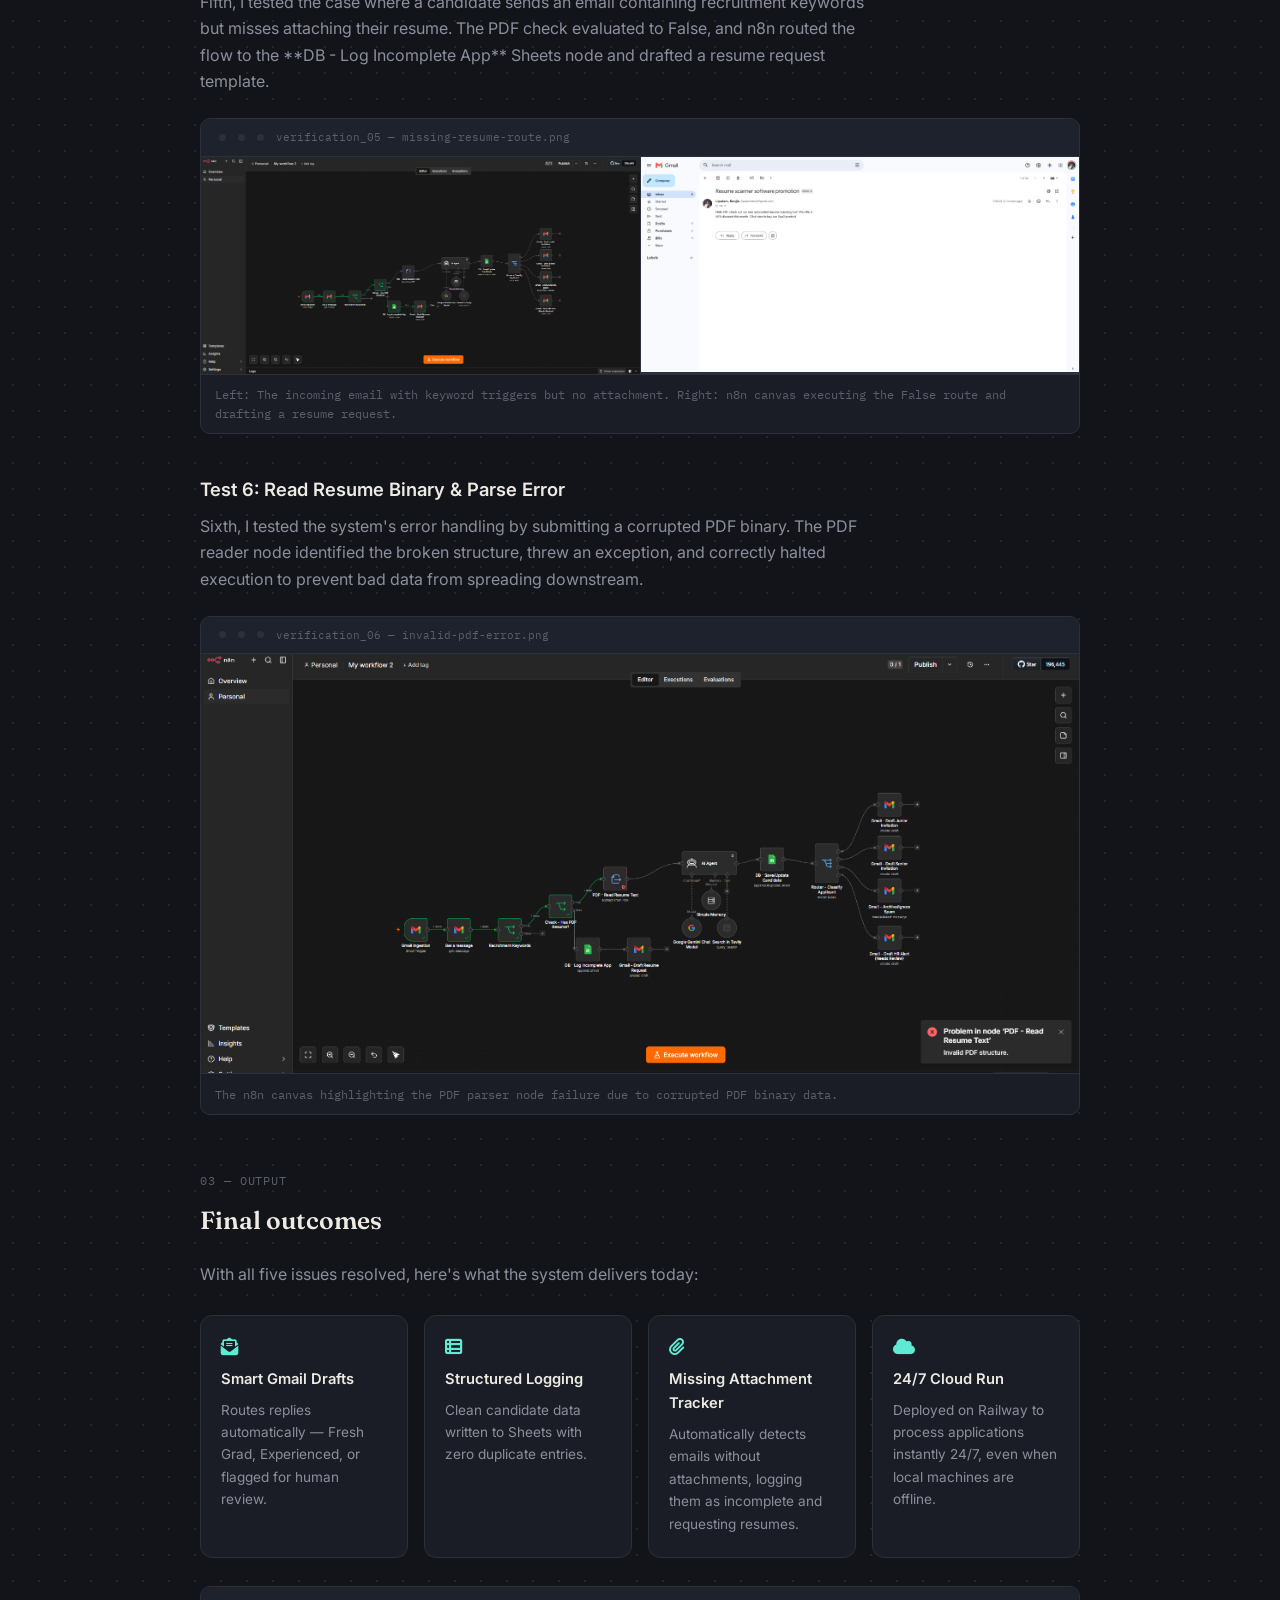
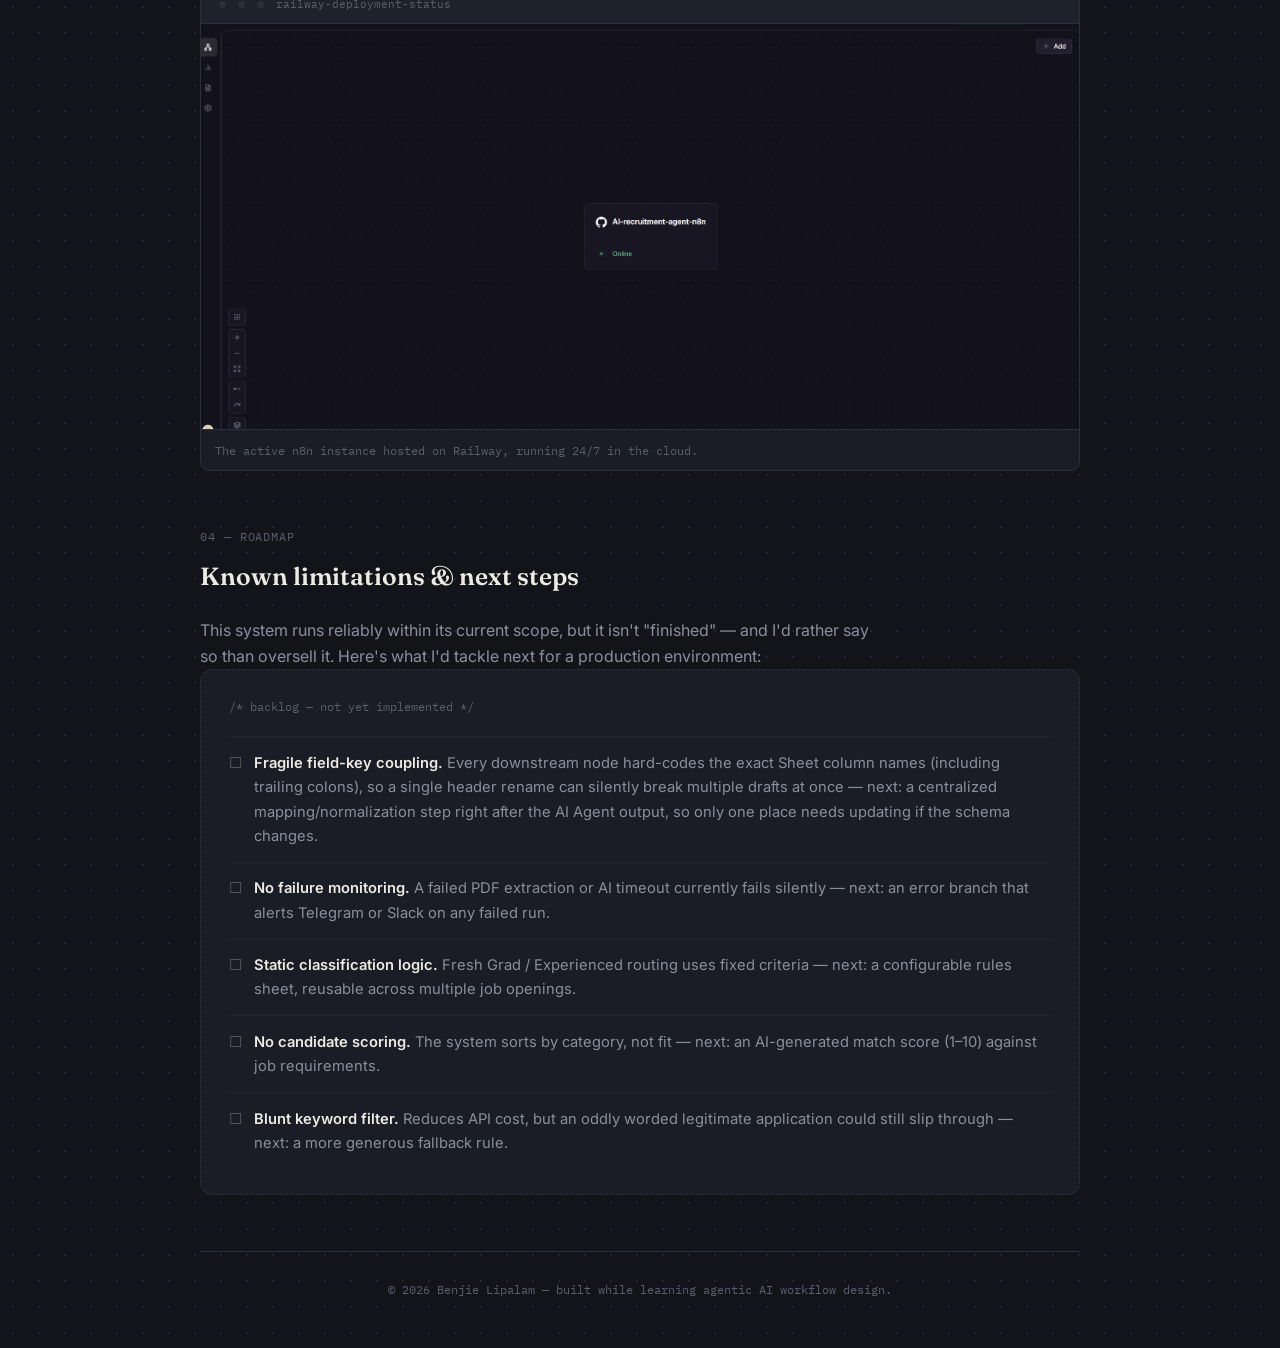
==== commit 4d2e0f5b: "docs: correct HR Alert validation image and format Railway frame dot spans in index.html" ====
--- a/index.html
+++ b/index.html
@@ -528,11 +528,8 @@
         </p>
         <div class="frame">
           <div class="frame-bar">
-            <span class="frame-dot"></span><span class="frame-dot"></span
-            ><span class="frame-dot"></span>
-            <span class="mono"
-              >verification_04 — hr-needs-review-route.png</span
-            >
+            <span class="frame-dot"></span><span class="frame-dot"></span><span class="frame-dot"></span>
+            <span class="mono">verification_04 — hr-needs-review-route.png</span>
           </div>
           <div
             style="
@@ -548,7 +545,7 @@
               style="width: 100%; display: block"
             />
             <img
-              src="assets/media__1784135577460.png"
+              src="assets/media__1784152237849.png"
               alt="HR Needs Review execution canvas"
               style="width: 100%; display: block"
             />
@@ -578,8 +575,7 @@
         </p>
         <div class="frame">
           <div class="frame-bar">
-            <span class="frame-dot"></span><span class="frame-dot"></span
-            ><span class="frame-dot"></span>
+            <span class="frame-dot"></span><span class="frame-dot"></span><span class="frame-dot"></span>
             <span class="mono">verification_05 — missing-resume-route.png</span>
           </div>
           <div
@@ -627,8 +623,7 @@
         </p>
         <div class="frame">
           <div class="frame-bar">
-            <span class="frame-dot"></span><span class="frame-dot"></span
-            ><span class="frame-dot"></span>
+            <span class="frame-dot"></span><span class="frame-dot"></span><span class="frame-dot"></span>
             <span class="mono">verification_06 — invalid-pdf-error.png</span>
           </div>
           <img
@@ -685,11 +680,9 @@
           </div>
         </div>
 
-
         <div class="frame">
           <div class="frame-bar">
-            <span class="frame-dot"></span><span class="frame-dot"></span
-            ><span class="frame-dot"></span>
+            <span class="frame-dot"></span><span class="frame-dot"></span><span class="frame-dot"></span>
             <span class="mono">railway-deployment-status</span>
           </div>
           <img
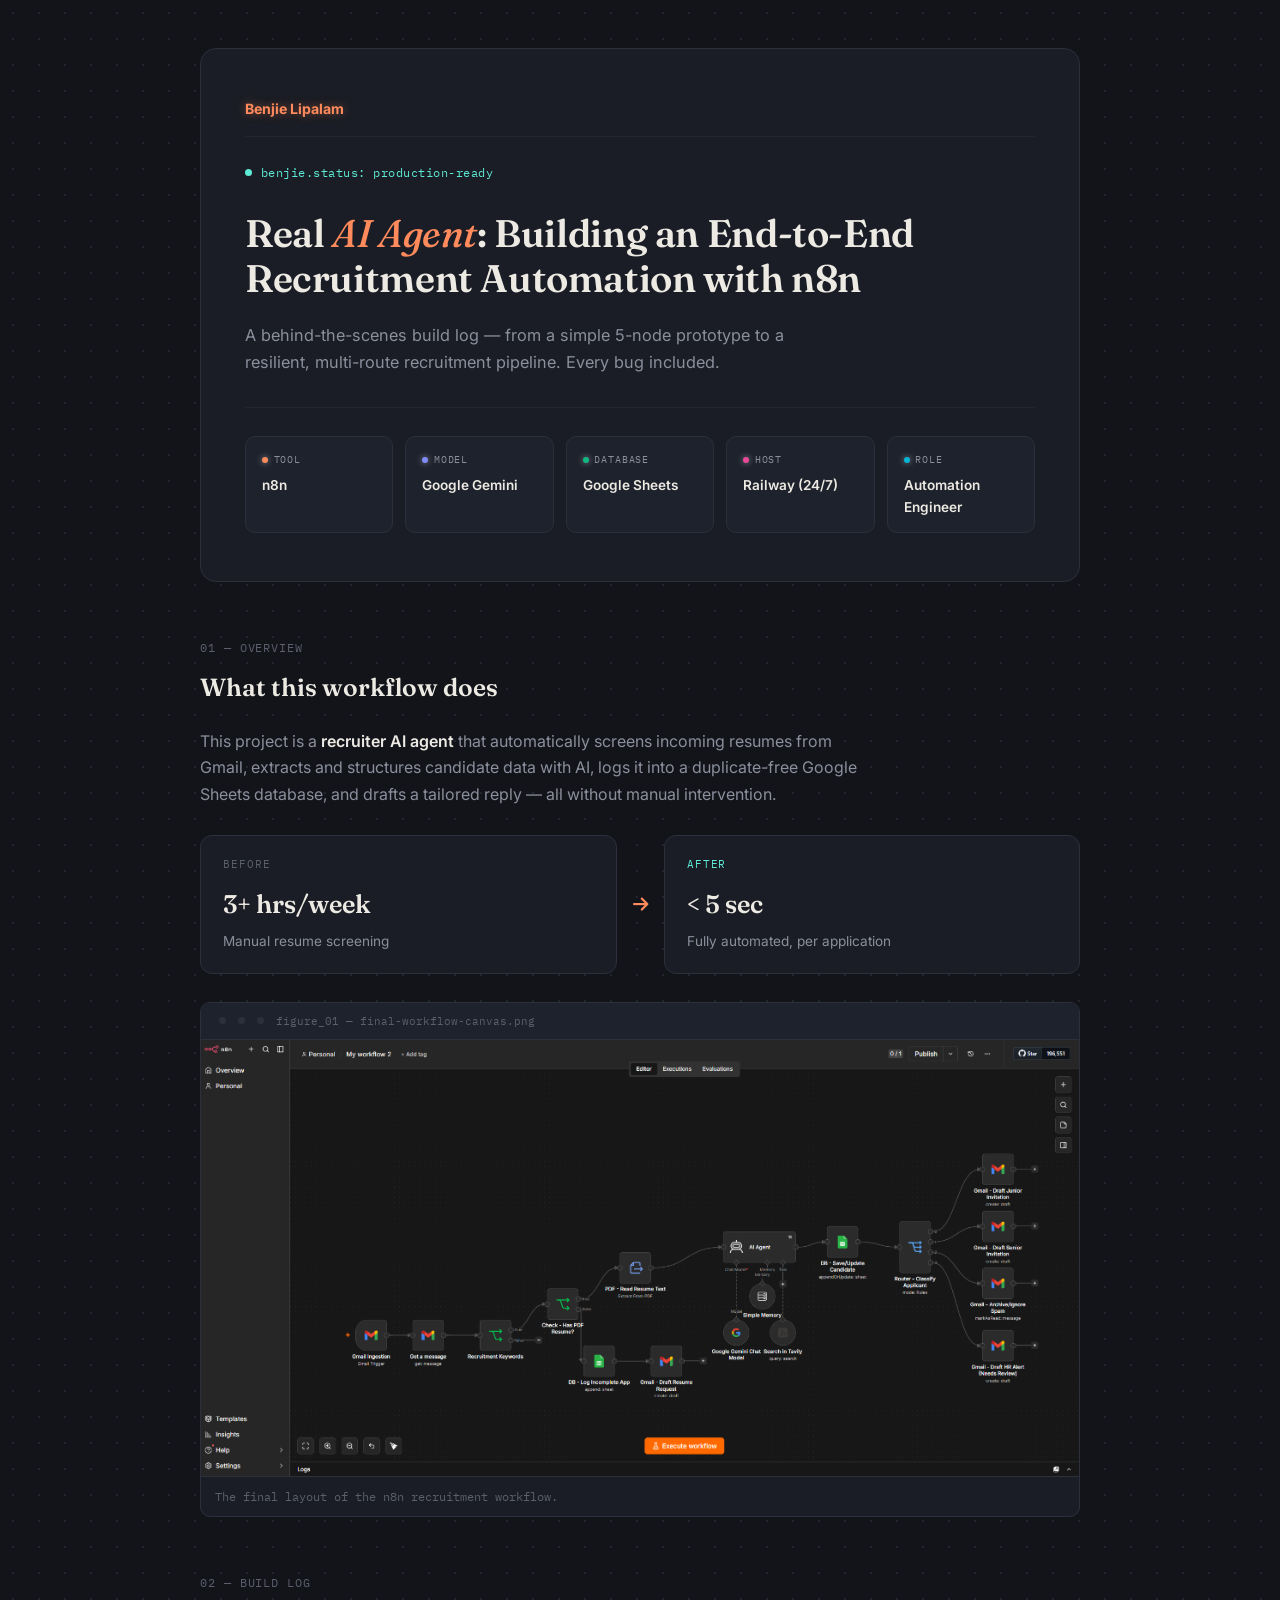
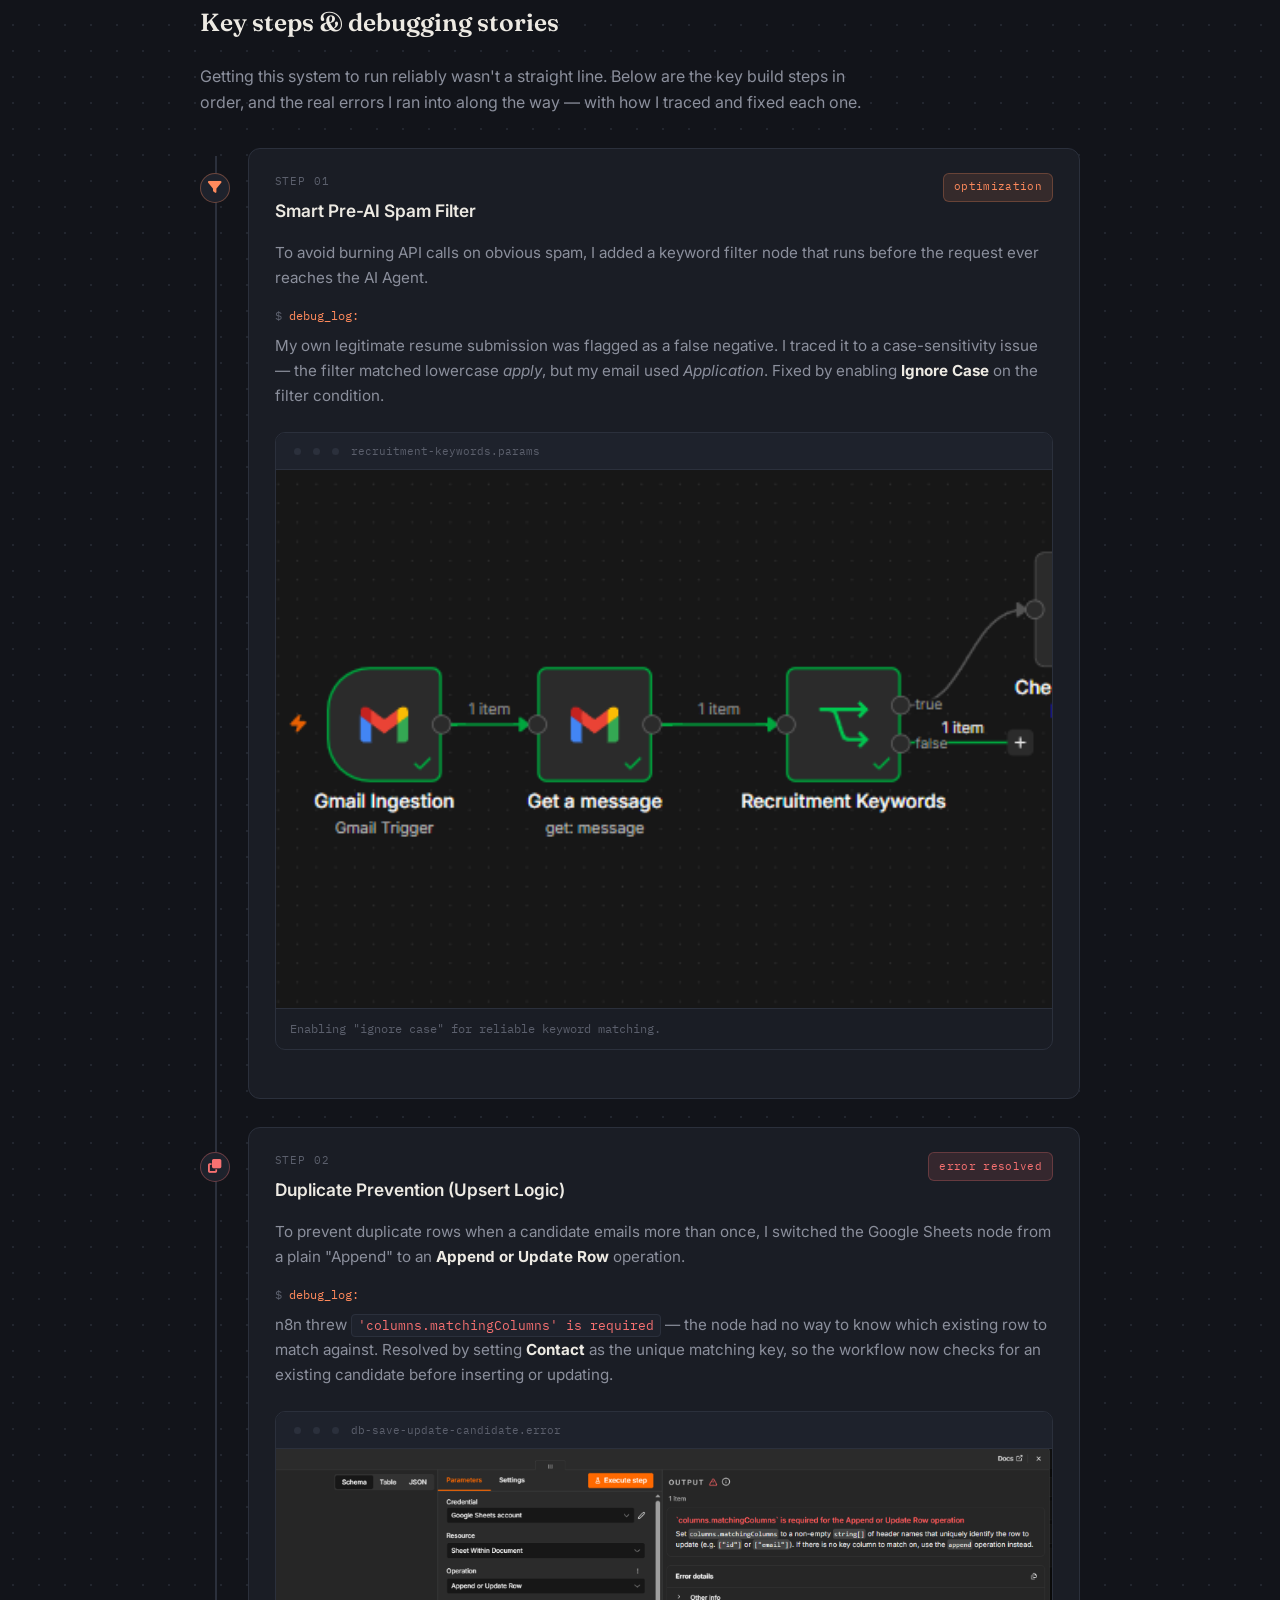
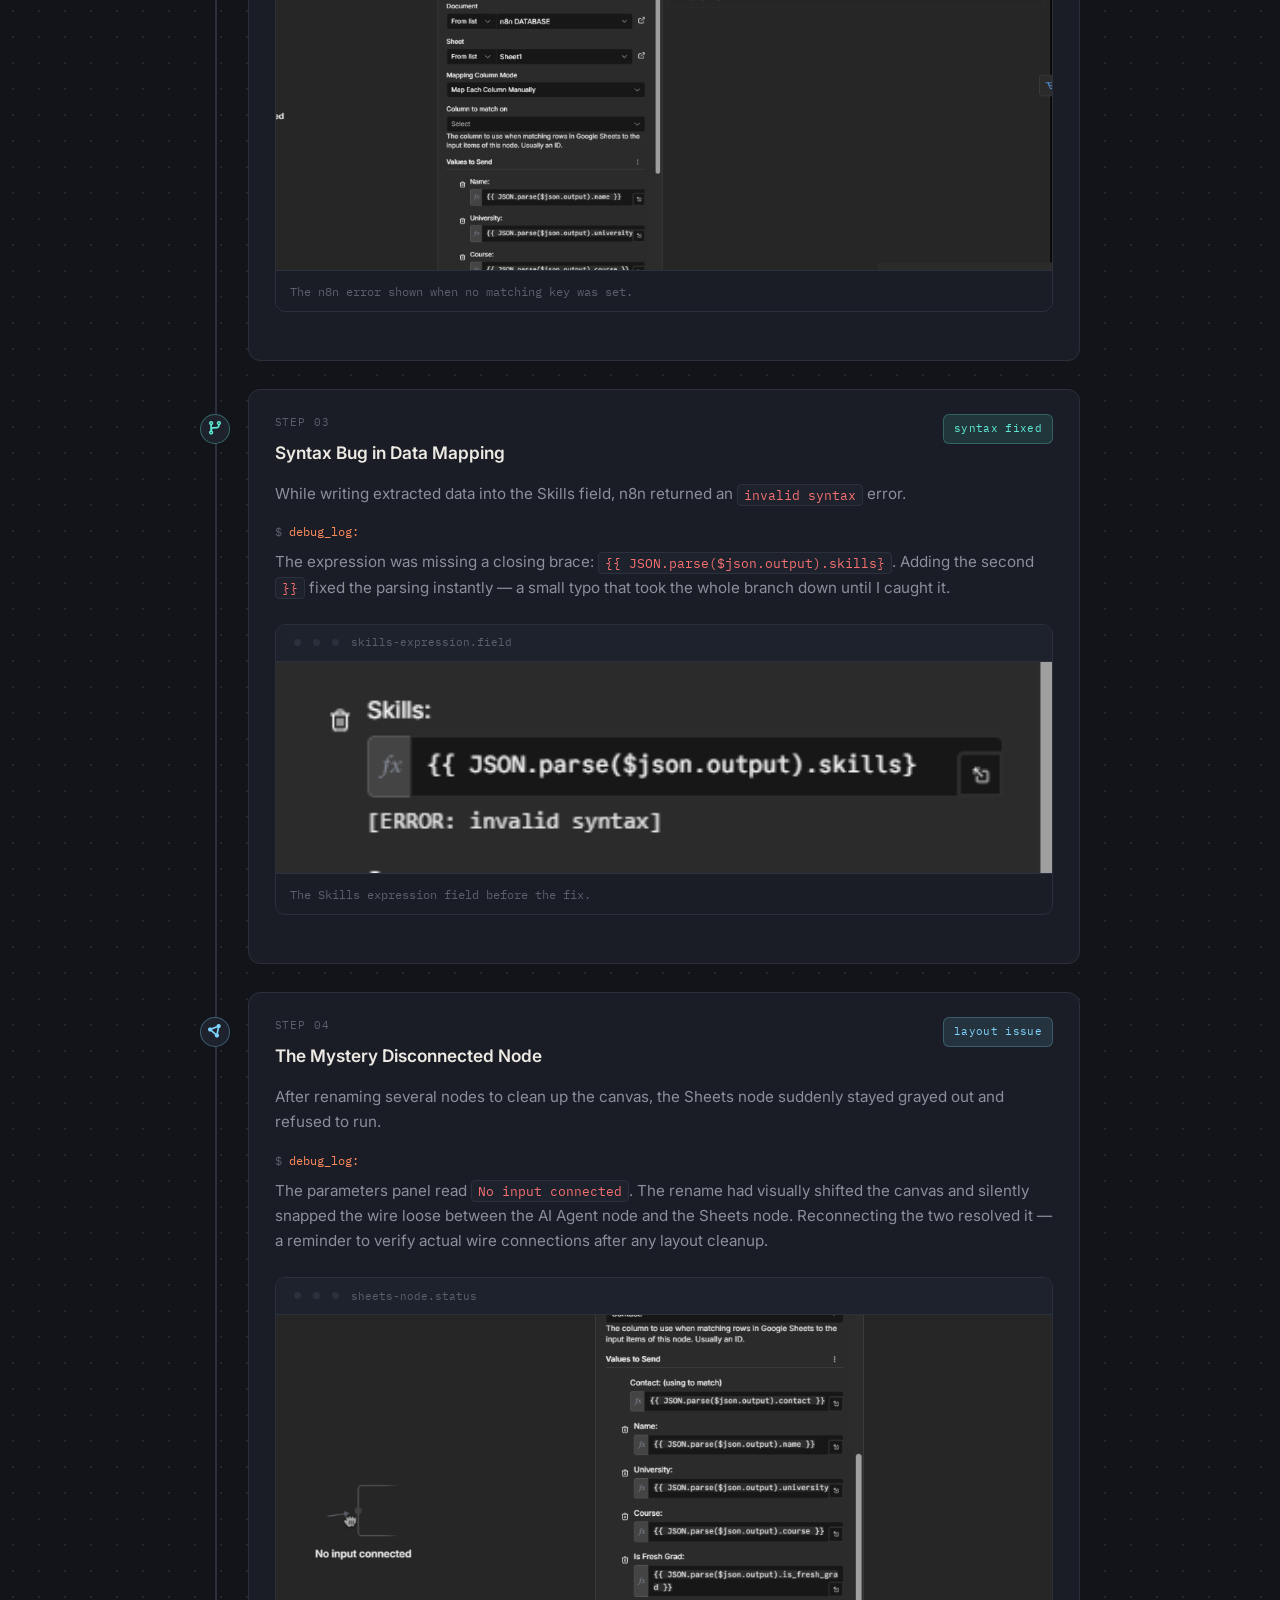
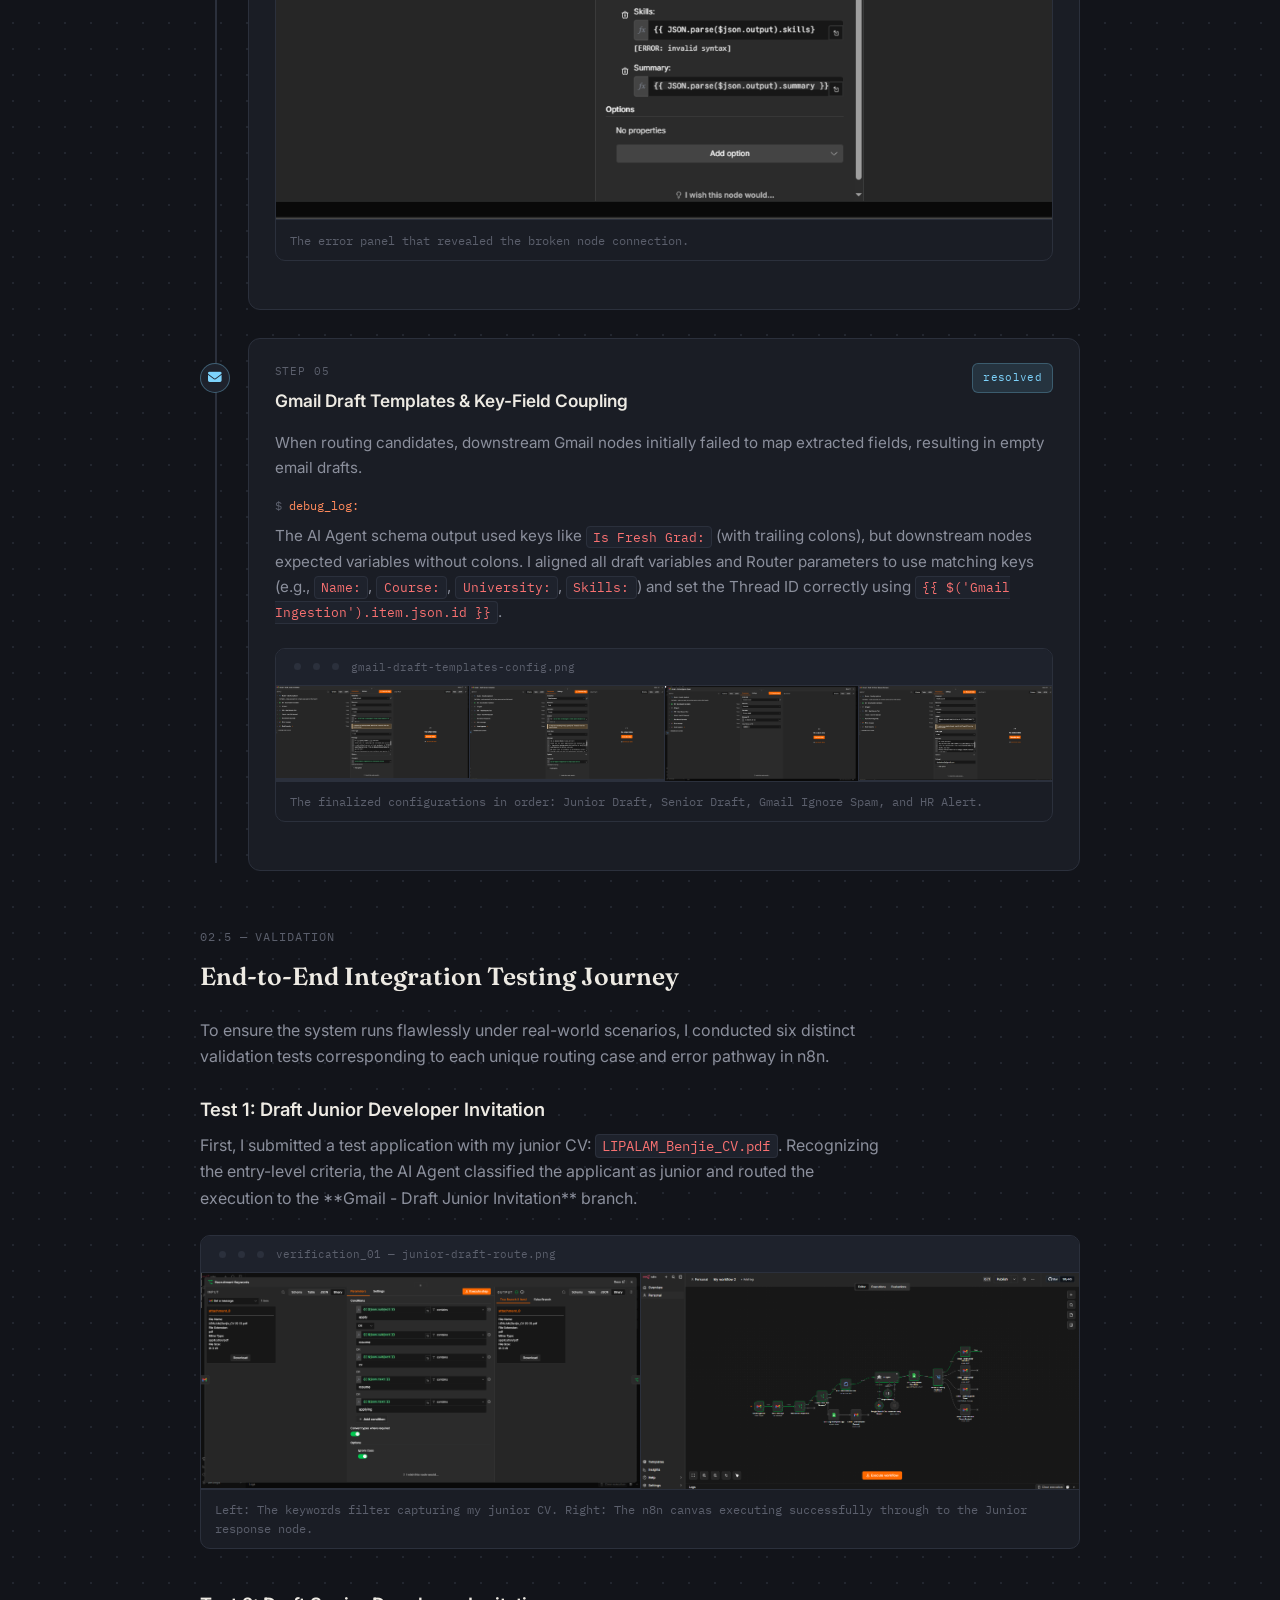
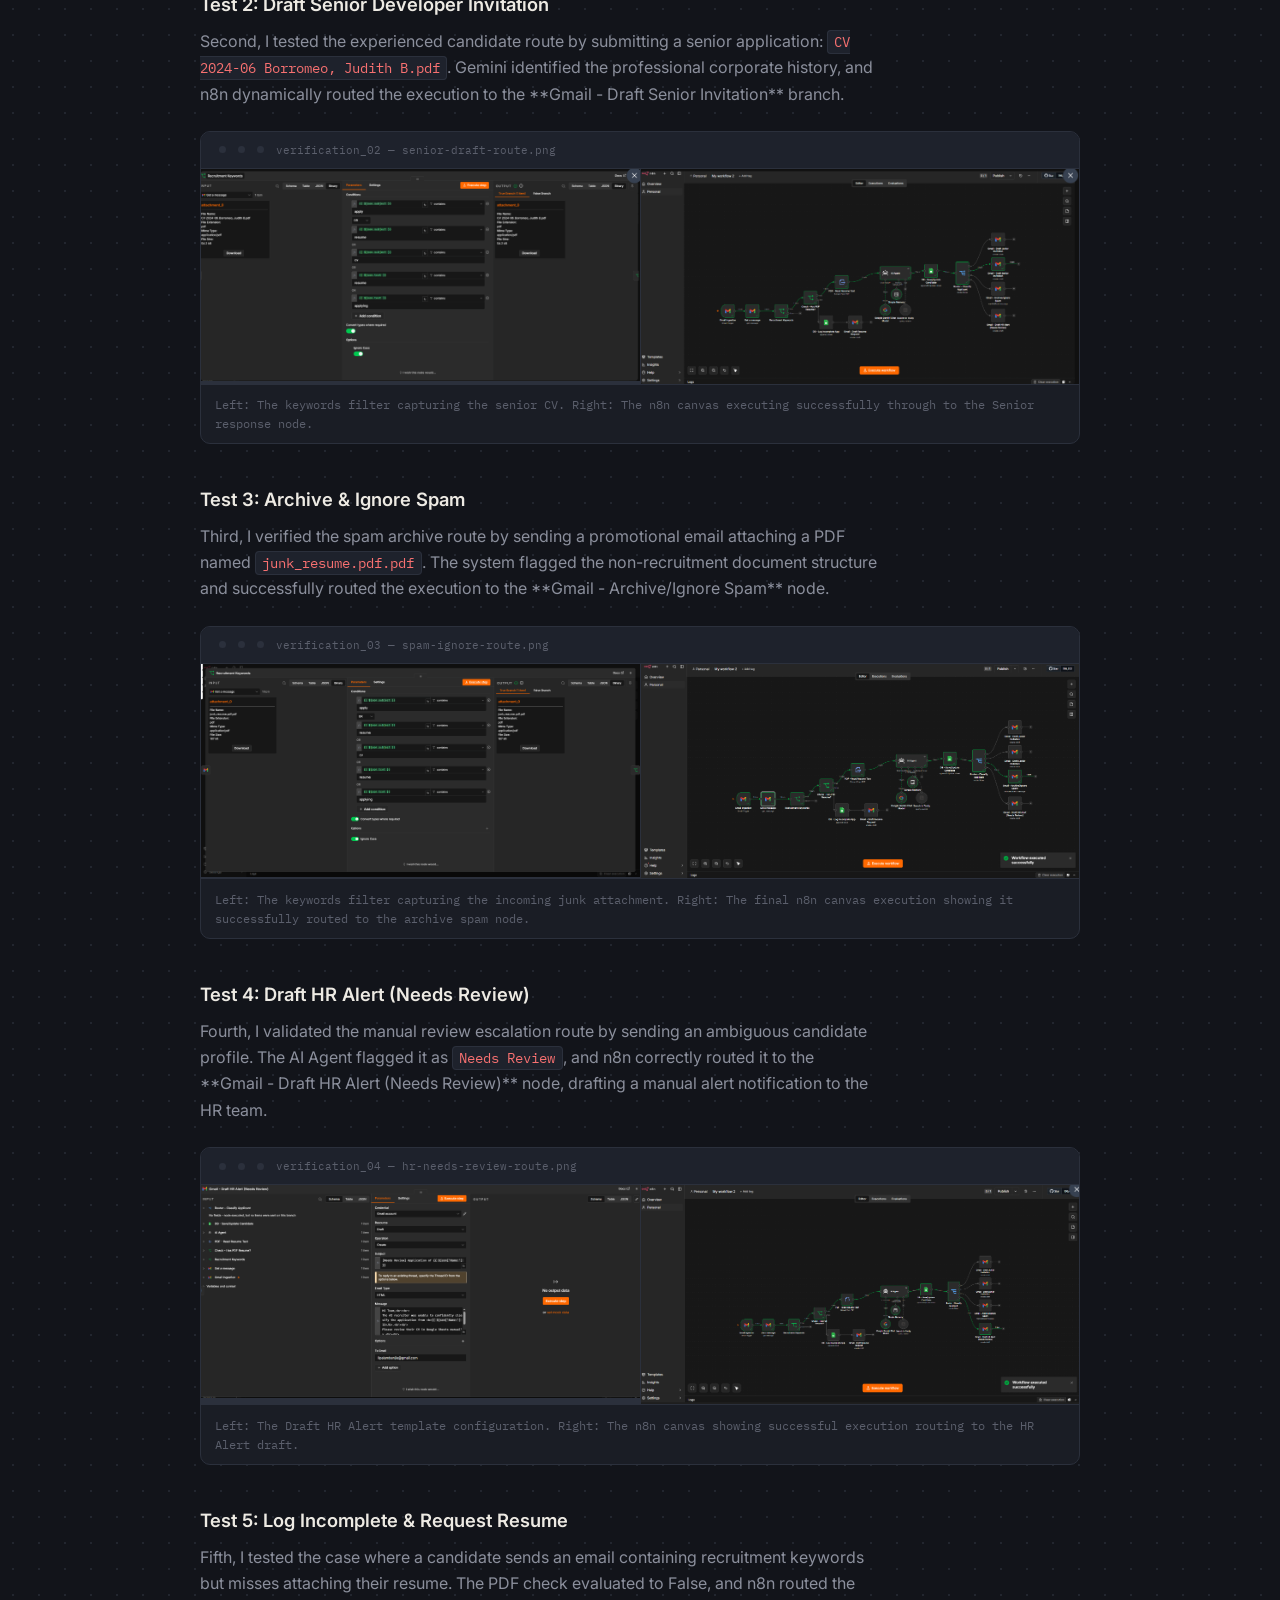
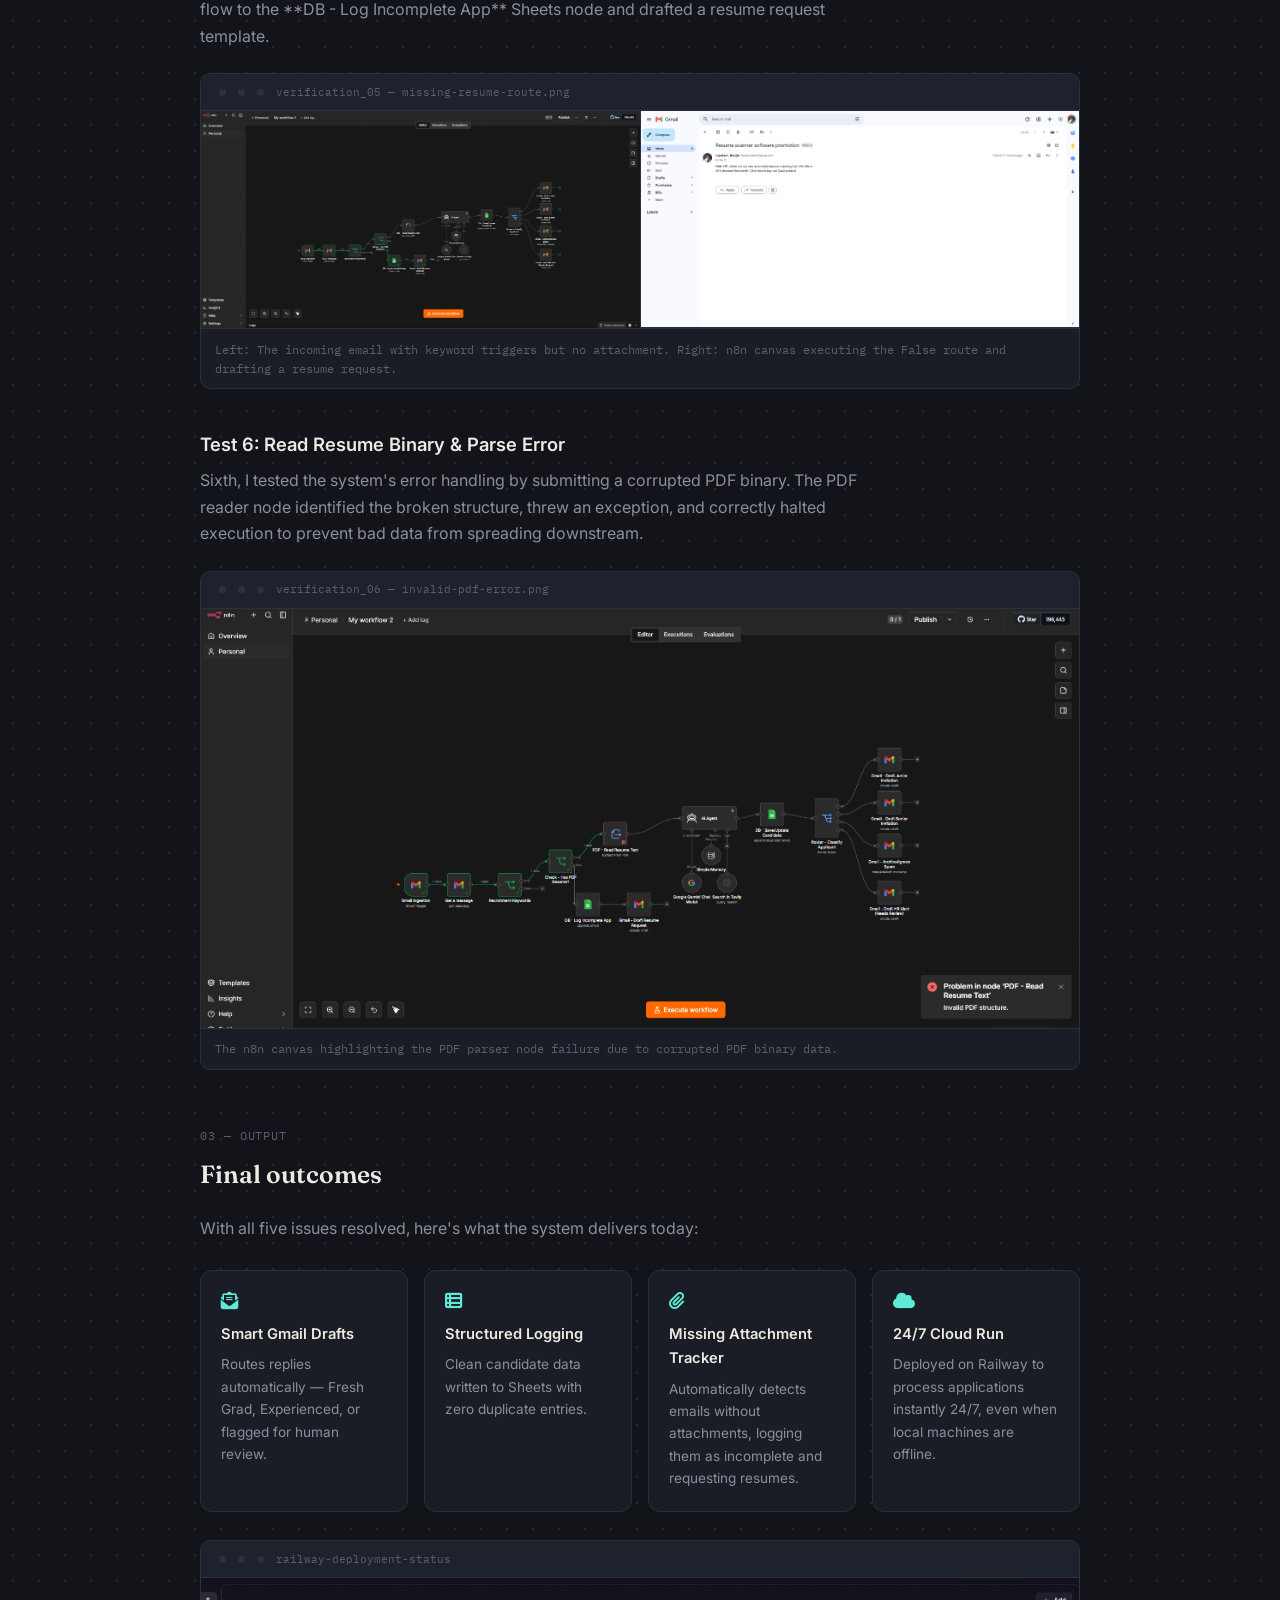
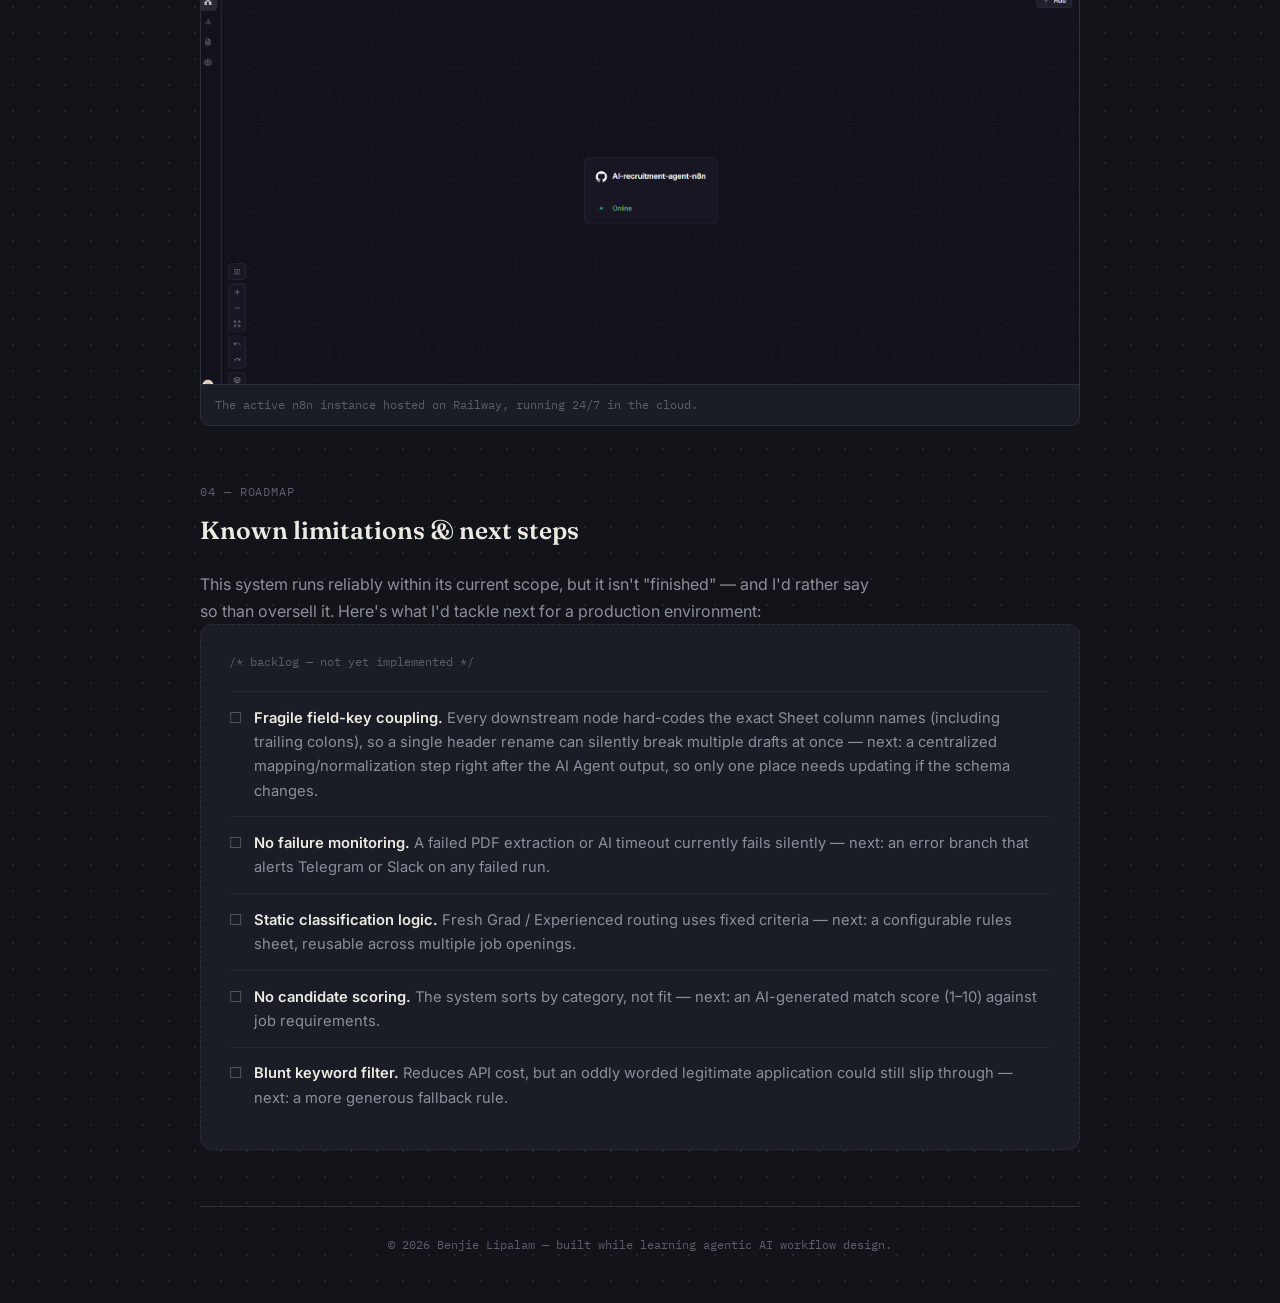
==== commit c7874a37: "design: remove 'My First' and make 'AI Agent' the highlighted orange word in header title" ====
--- a/index.html
+++ b/index.html
@@ -20,7 +20,17 @@
     <div class="container">
       <!-- Header -->
       <header class="header">
-        <div class="author-byline" style="margin-bottom: 1.25rem; font-size: 0.88rem; display: flex; align-items: center; gap: 0.5rem; flex-wrap: wrap;">
+        <div
+          class="author-byline"
+          style="
+            margin-bottom: 1.25rem;
+            font-size: 0.88rem;
+            display: flex;
+            align-items: center;
+            gap: 0.5rem;
+            flex-wrap: wrap;
+          "
+        >
           <span class="author-name">Benjie Lipalam</span>
         </div>
         <div class="status-line mono">
@@ -28,7 +38,7 @@
           benjie.status: production-ready
         </div>
         <h1>
-          My First <em>Real</em> AI Agent: Building an End-to-End Recruitment
+          Real <em>AI Agent</em>: Building an End-to-End Recruitment
           Automation with n8n
         </h1>
         <p class="subhead">
@@ -39,23 +49,53 @@
         <!-- Meta Chips -->
         <div class="meta-strip">
           <div class="chip">
-            <span class="chip-key mono"><span class="dot-indicator" style="background-color: #ff8a5c;"></span>tool</span>
+            <span class="chip-key mono"
+              ><span
+                class="dot-indicator"
+                style="background-color: #ff8a5c"
+              ></span
+              >tool</span
+            >
             <span class="chip-val">n8n</span>
           </div>
           <div class="chip">
-            <span class="chip-key mono"><span class="dot-indicator" style="background-color: #818cf8;"></span>model</span>
+            <span class="chip-key mono"
+              ><span
+                class="dot-indicator"
+                style="background-color: #818cf8"
+              ></span
+              >model</span
+            >
             <span class="chip-val">Google Gemini</span>
           </div>
           <div class="chip">
-            <span class="chip-key mono"><span class="dot-indicator" style="background-color: #10b981;"></span>database</span>
+            <span class="chip-key mono"
+              ><span
+                class="dot-indicator"
+                style="background-color: #10b981"
+              ></span
+              >database</span
+            >
             <span class="chip-val">Google Sheets</span>
           </div>
           <div class="chip">
-            <span class="chip-key mono"><span class="dot-indicator" style="background-color: #ec4899;"></span>host</span>
+            <span class="chip-key mono"
+              ><span
+                class="dot-indicator"
+                style="background-color: #ec4899"
+              ></span
+              >host</span
+            >
             <span class="chip-val">Railway (24/7)</span>
           </div>
           <div class="chip">
-            <span class="chip-key mono"><span class="dot-indicator" style="background-color: #06b6d4;"></span>role</span>
+            <span class="chip-key mono"
+              ><span
+                class="dot-indicator"
+                style="background-color: #06b6d4"
+              ></span
+              >role</span
+            >
             <span class="chip-val">Automation Engineer</span>
           </div>
         </div>
@@ -528,8 +568,11 @@
         </p>
         <div class="frame">
           <div class="frame-bar">
-            <span class="frame-dot"></span><span class="frame-dot"></span><span class="frame-dot"></span>
-            <span class="mono">verification_04 — hr-needs-review-route.png</span>
+            <span class="frame-dot"></span><span class="frame-dot"></span
+            ><span class="frame-dot"></span>
+            <span class="mono"
+              >verification_04 — hr-needs-review-route.png</span
+            >
           </div>
           <div
             style="
@@ -575,7 +618,8 @@
         </p>
         <div class="frame">
           <div class="frame-bar">
-            <span class="frame-dot"></span><span class="frame-dot"></span><span class="frame-dot"></span>
+            <span class="frame-dot"></span><span class="frame-dot"></span
+            ><span class="frame-dot"></span>
             <span class="mono">verification_05 — missing-resume-route.png</span>
           </div>
           <div
@@ -623,7 +667,8 @@
         </p>
         <div class="frame">
           <div class="frame-bar">
-            <span class="frame-dot"></span><span class="frame-dot"></span><span class="frame-dot"></span>
+            <span class="frame-dot"></span><span class="frame-dot"></span
+            ><span class="frame-dot"></span>
             <span class="mono">verification_06 — invalid-pdf-error.png</span>
           </div>
           <img
@@ -682,7 +727,8 @@
 
         <div class="frame">
           <div class="frame-bar">
-            <span class="frame-dot"></span><span class="frame-dot"></span><span class="frame-dot"></span>
+            <span class="frame-dot"></span><span class="frame-dot"></span
+            ><span class="frame-dot"></span>
             <span class="mono">railway-deployment-status</span>
           </div>
           <img
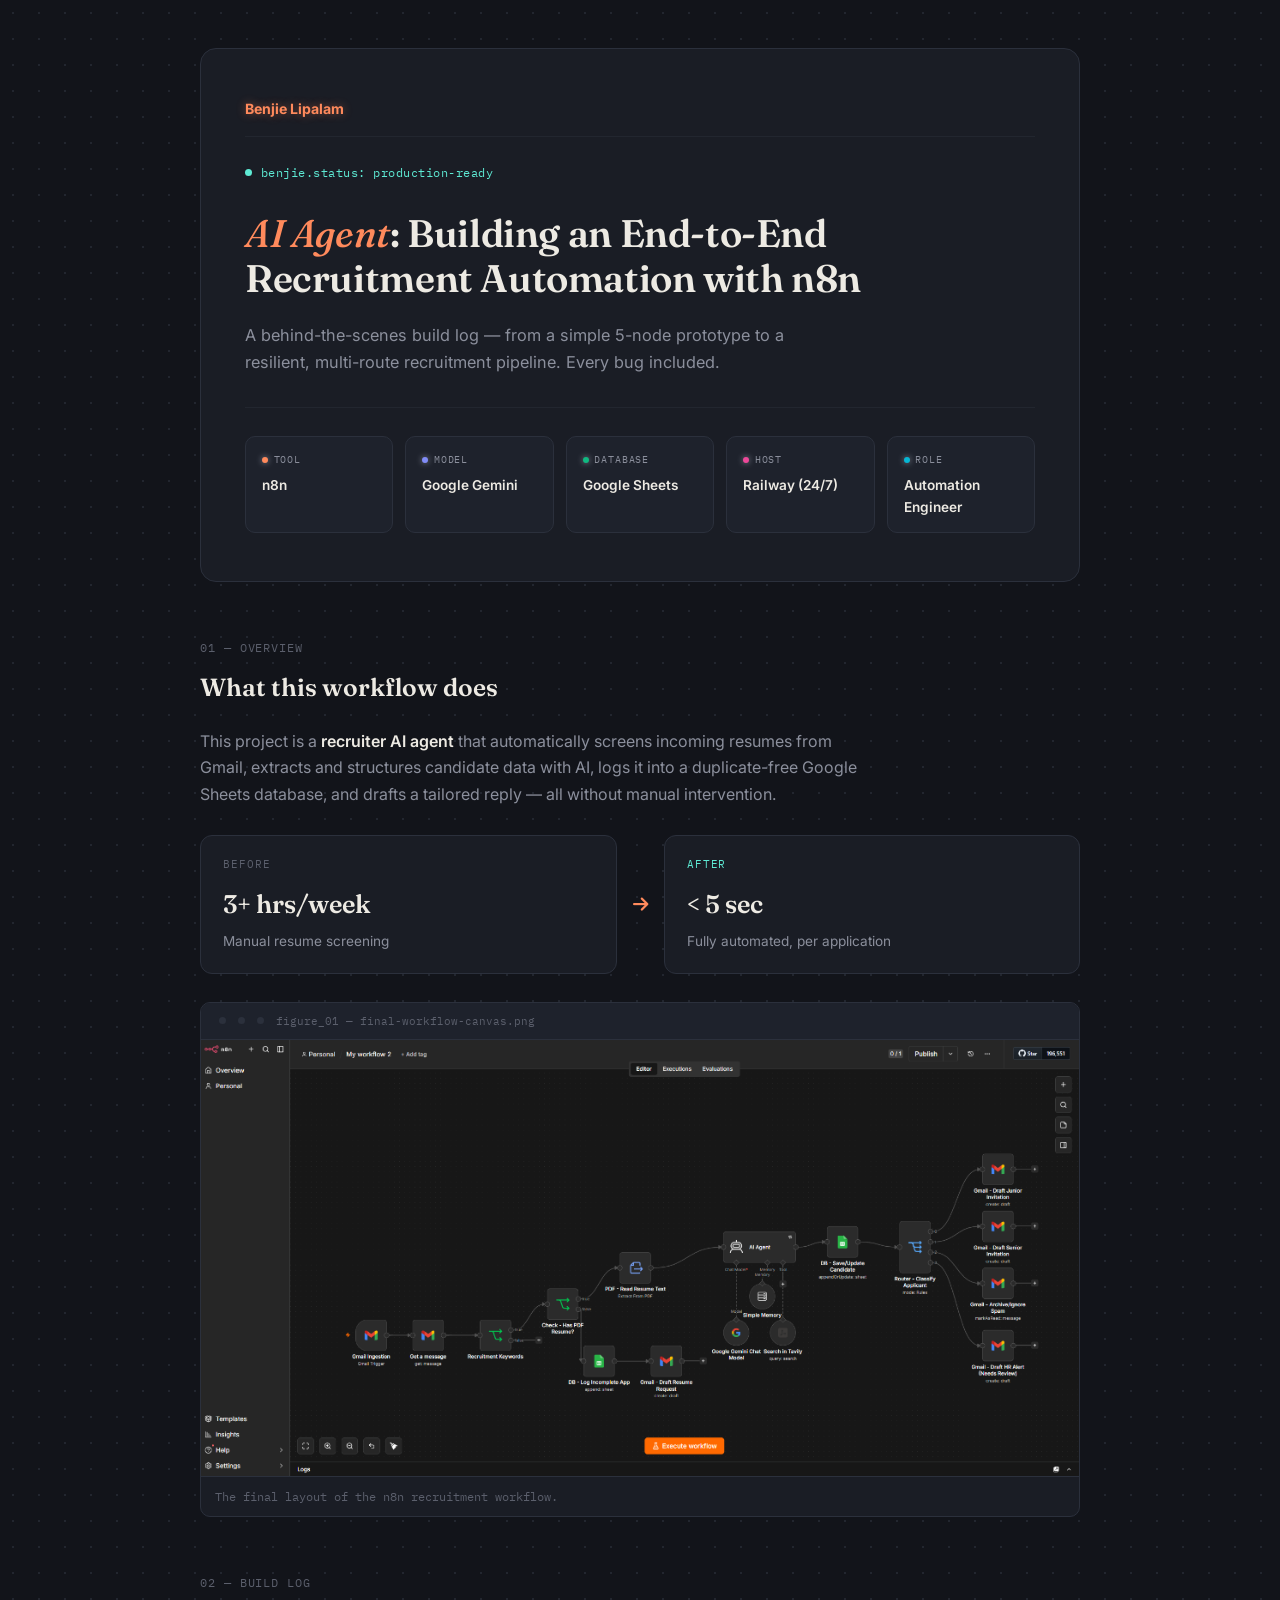
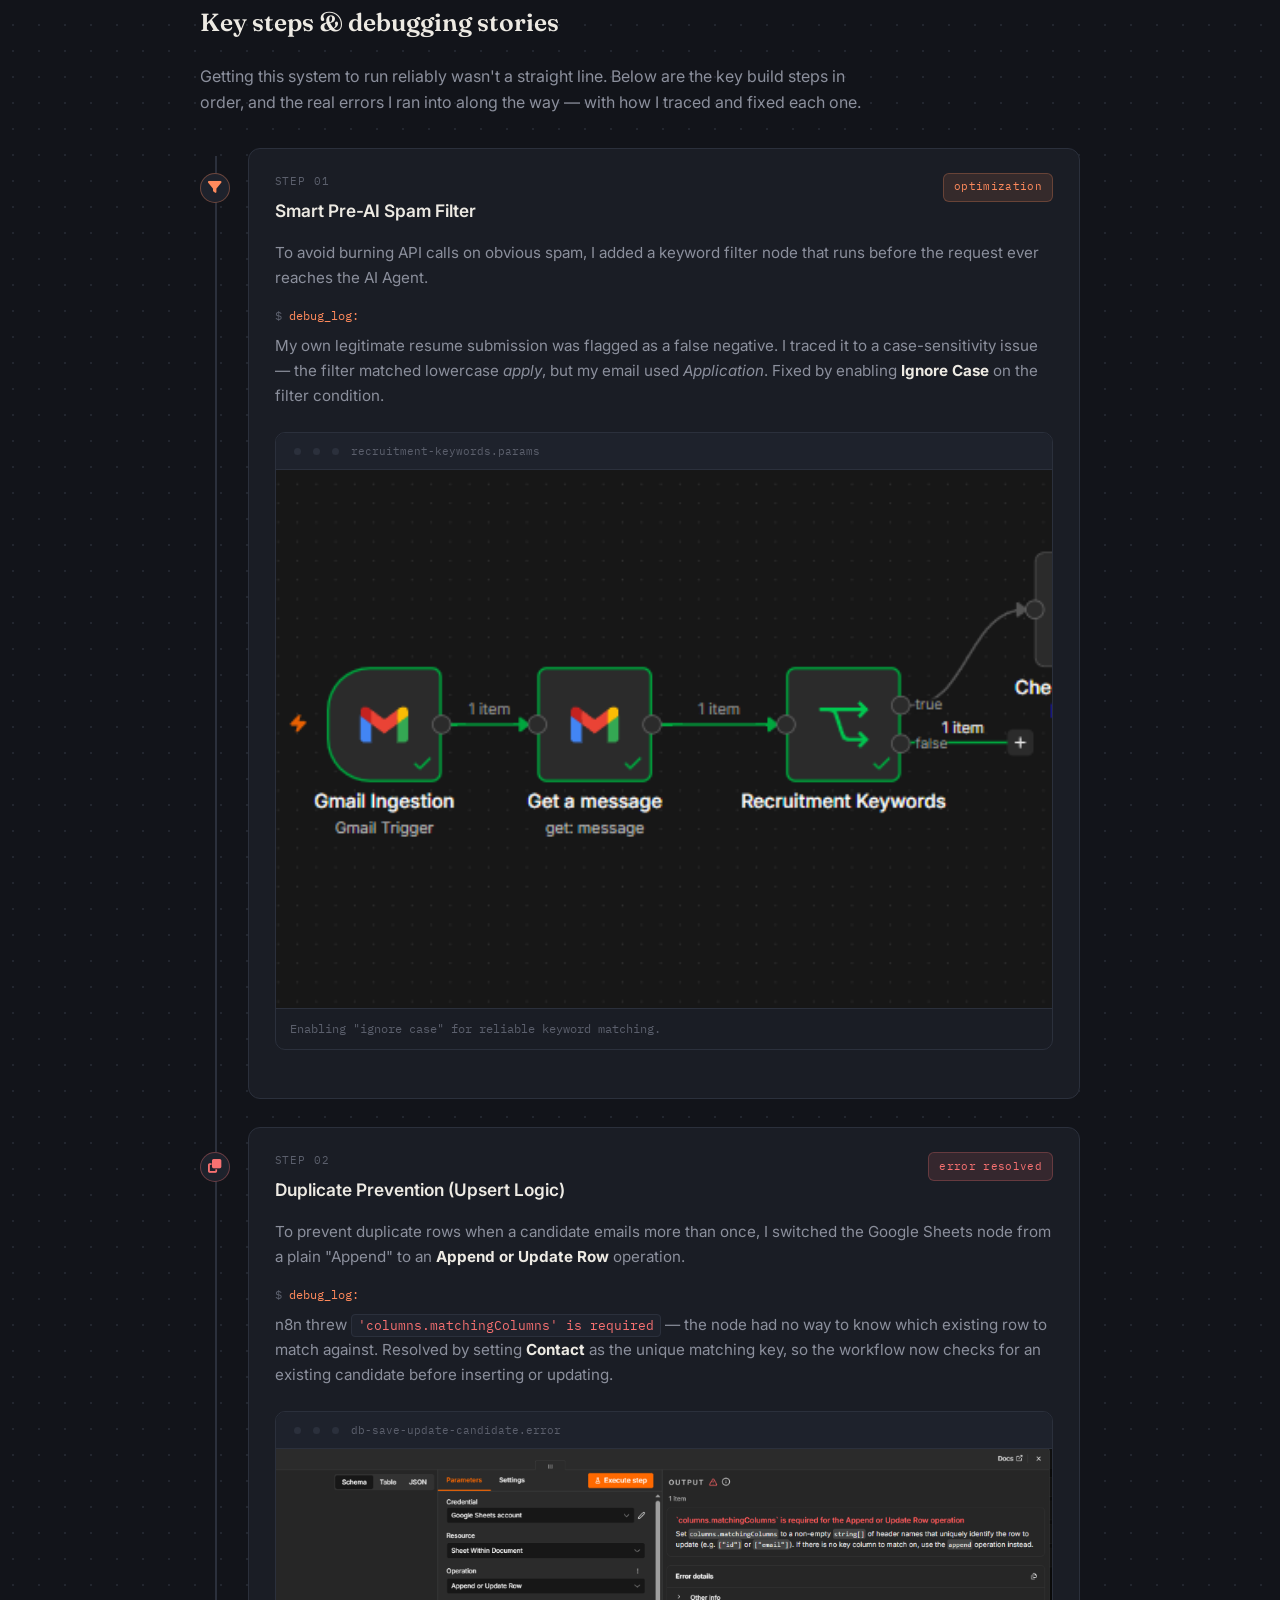
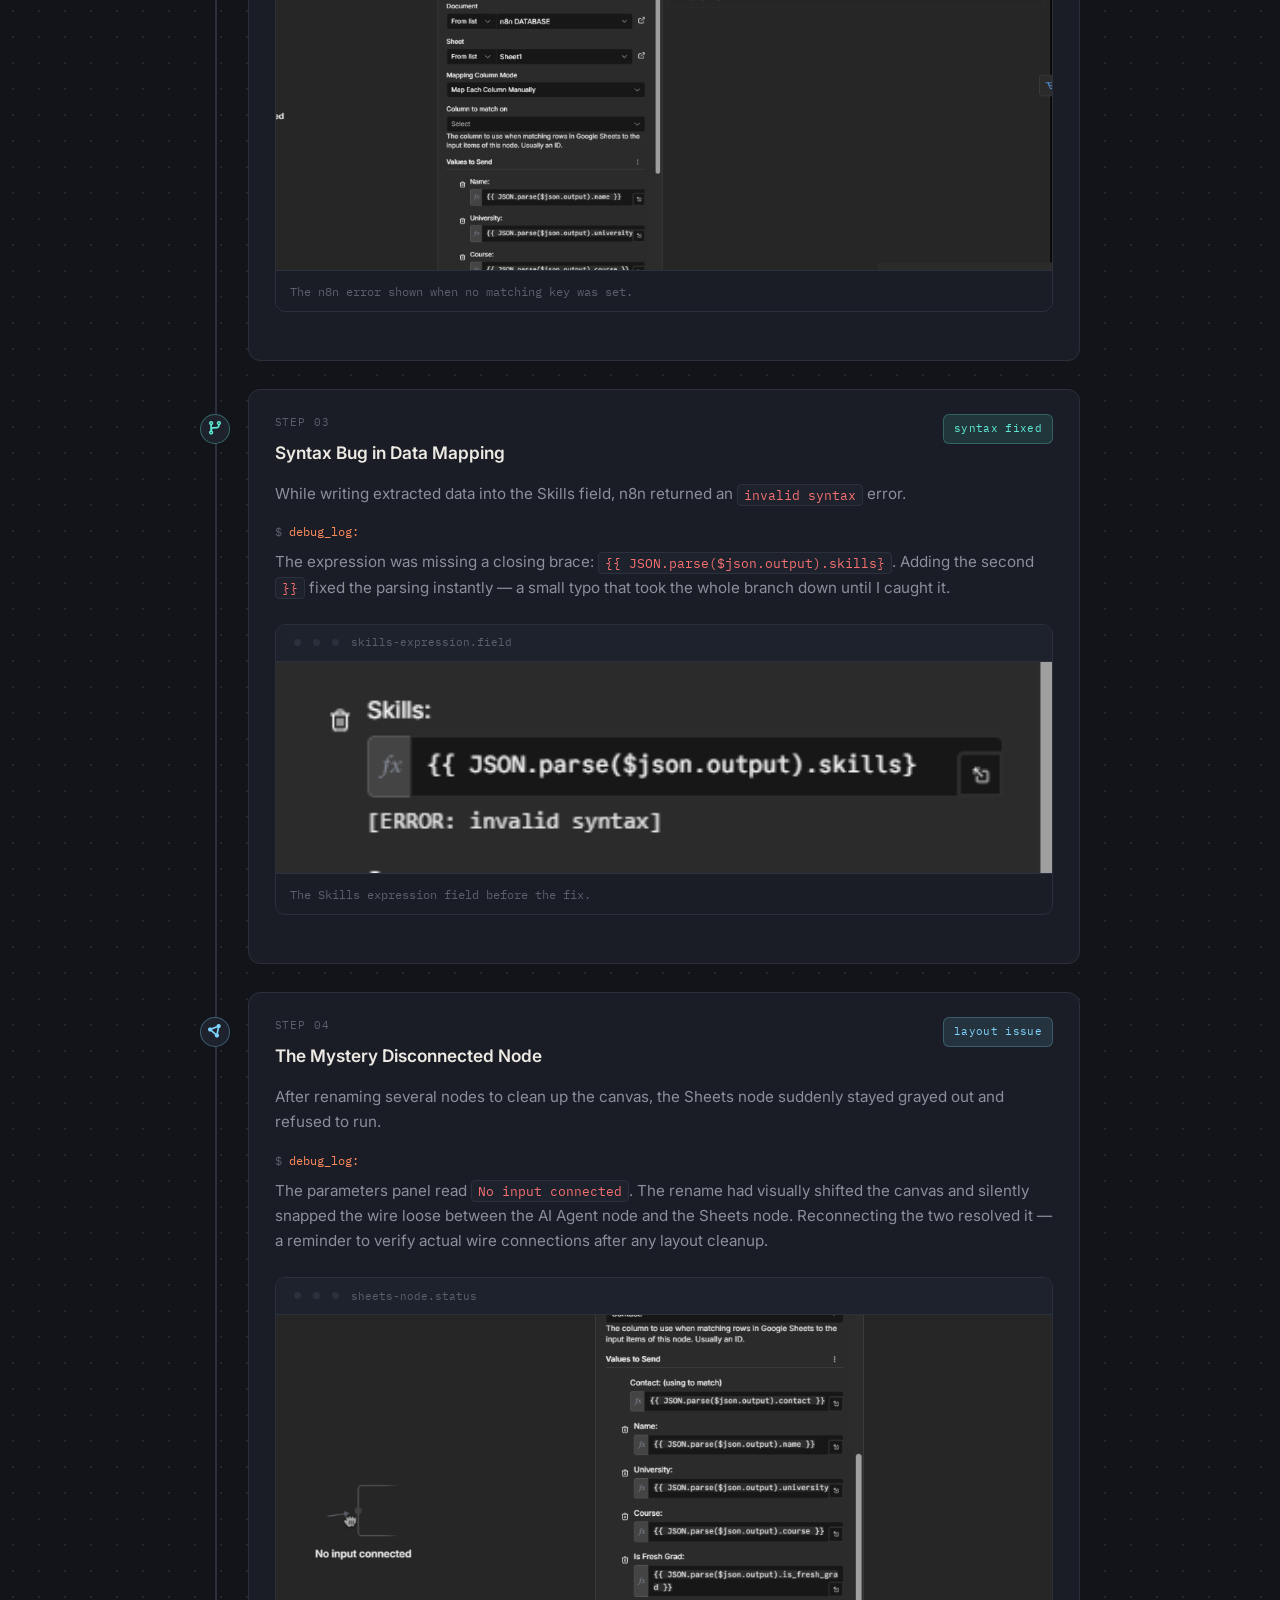
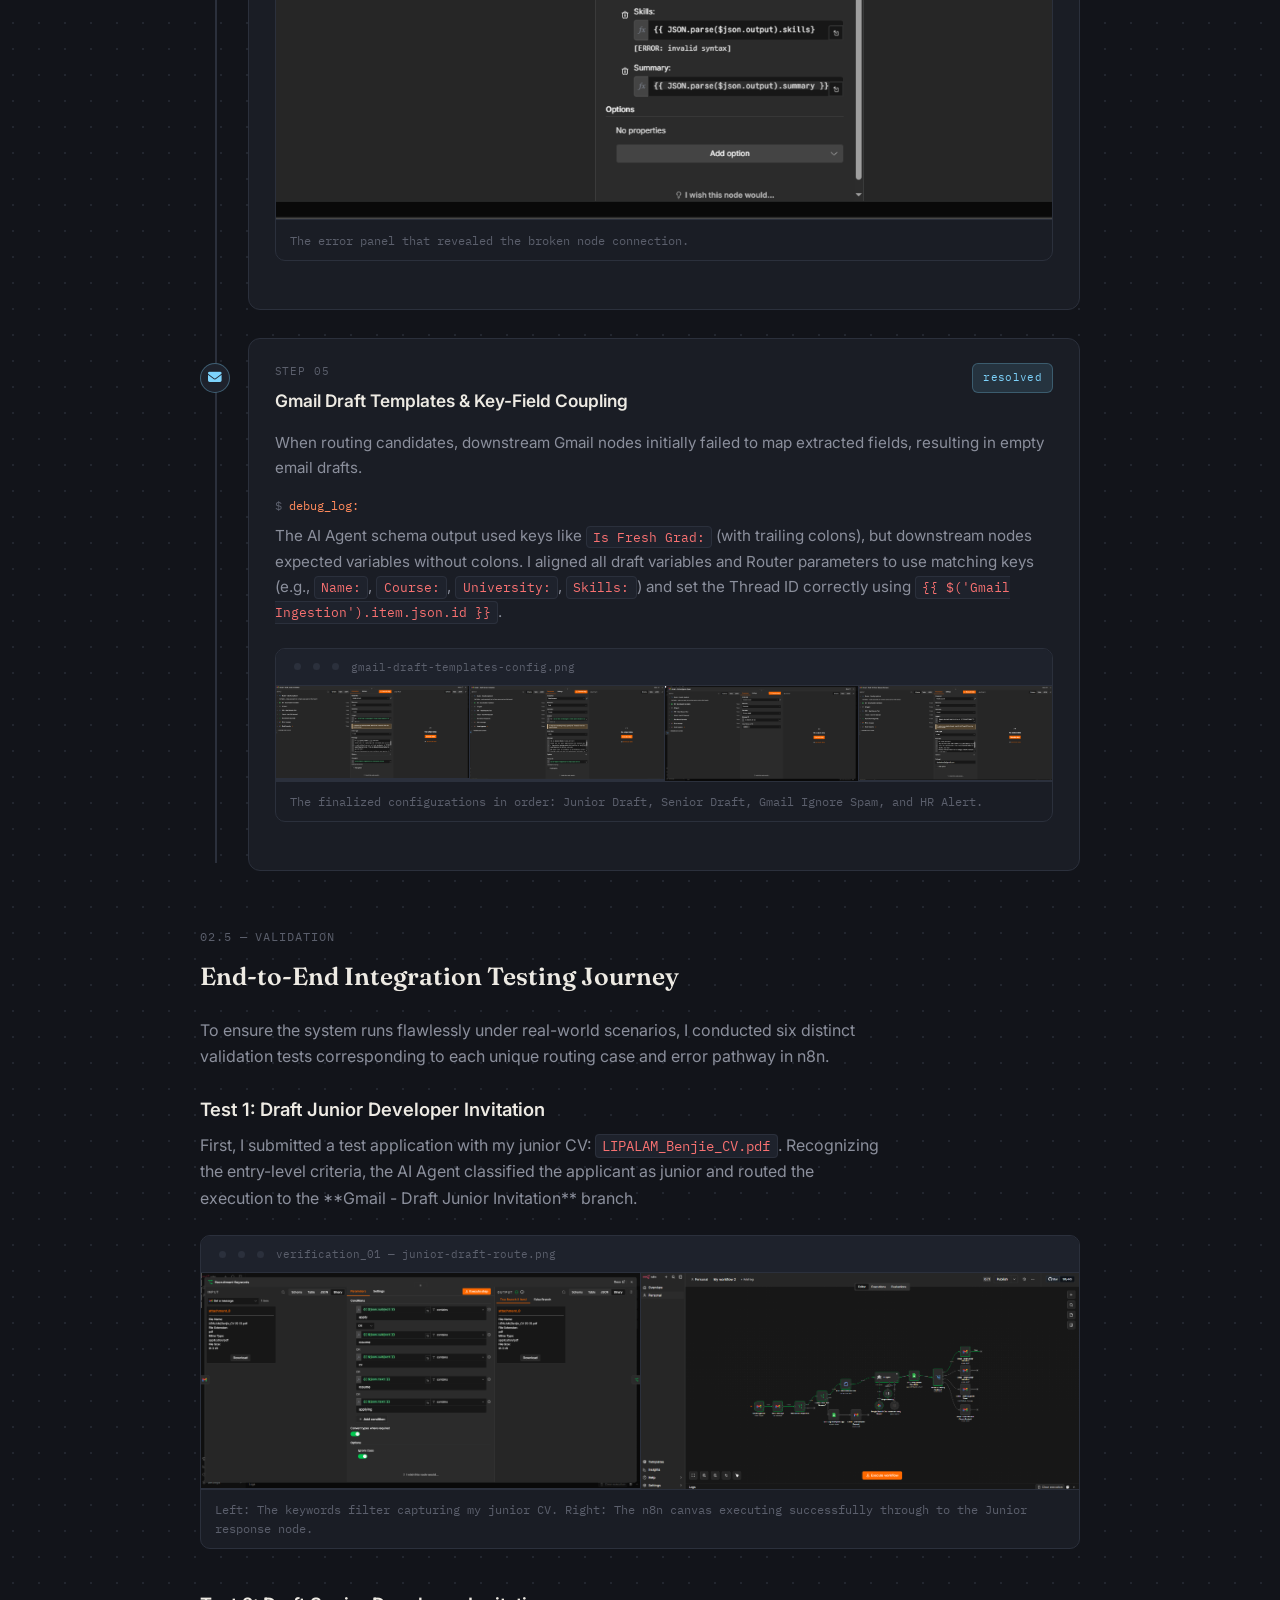
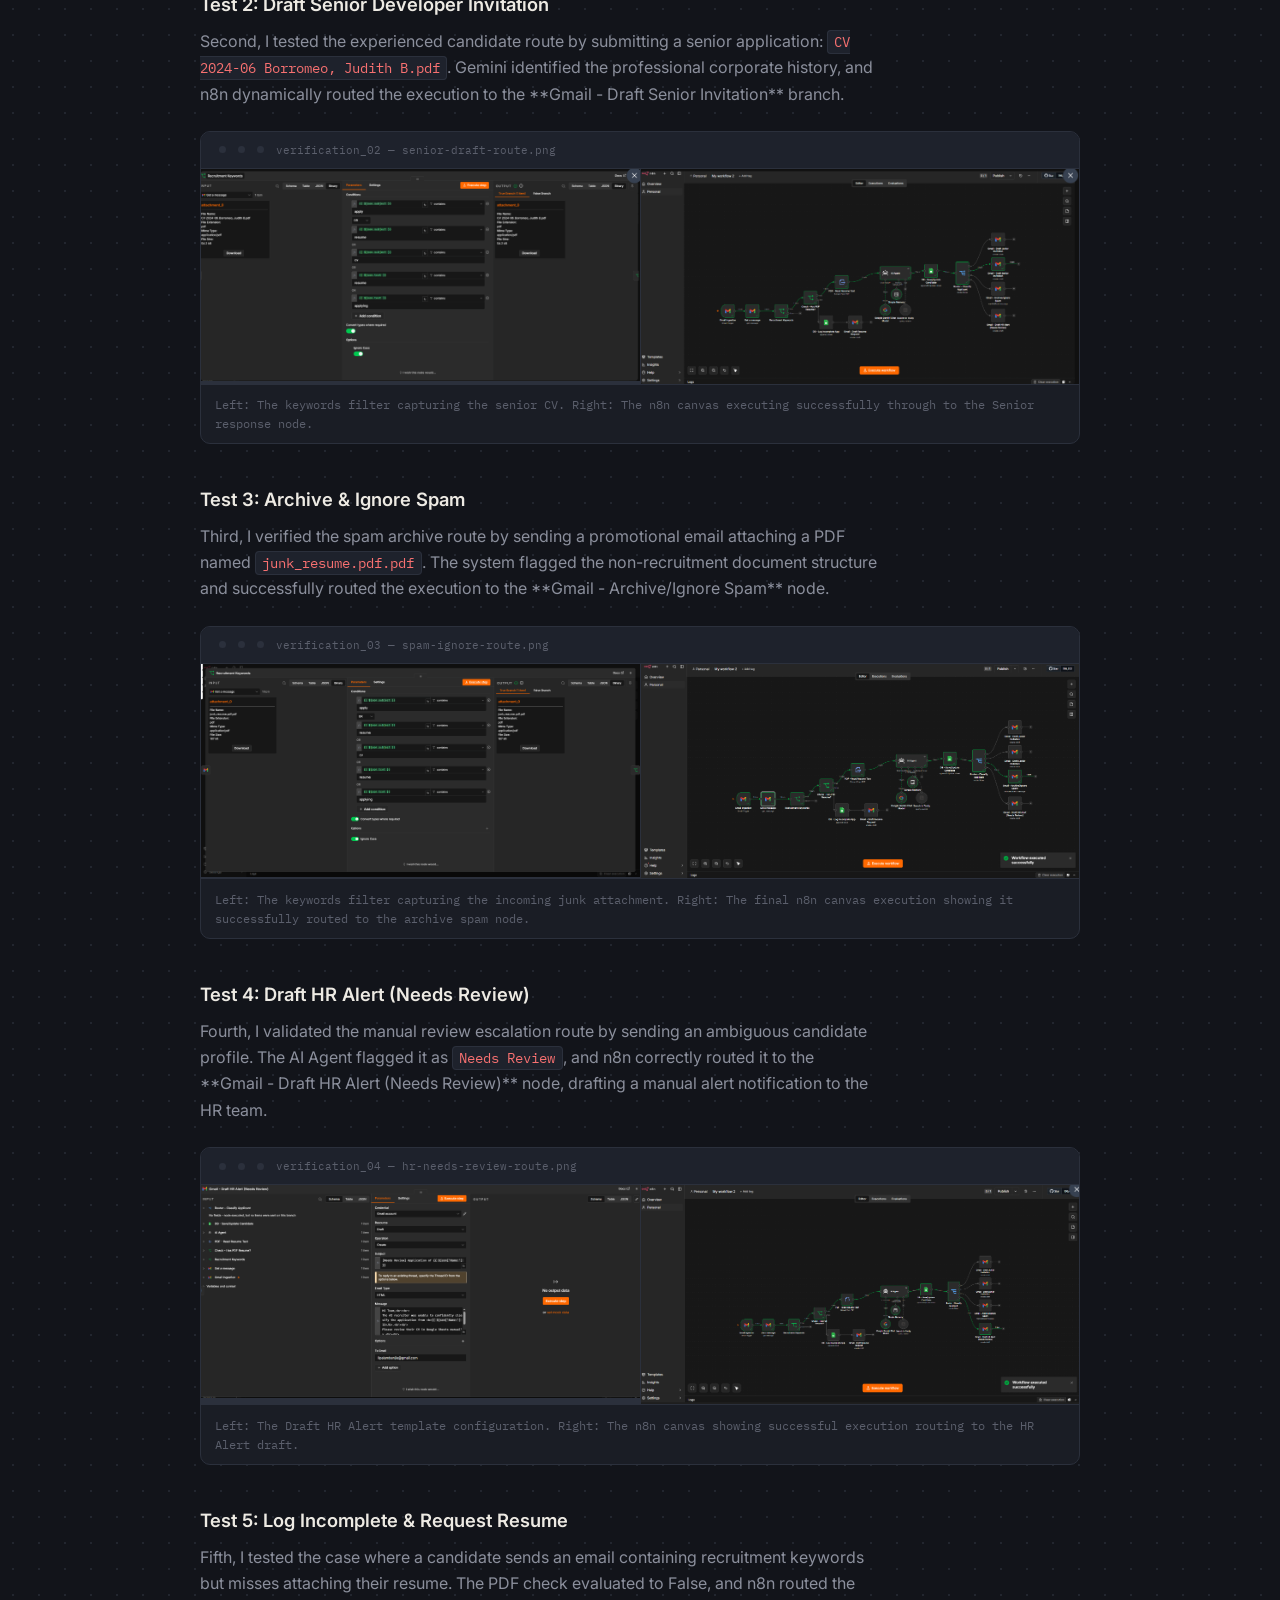
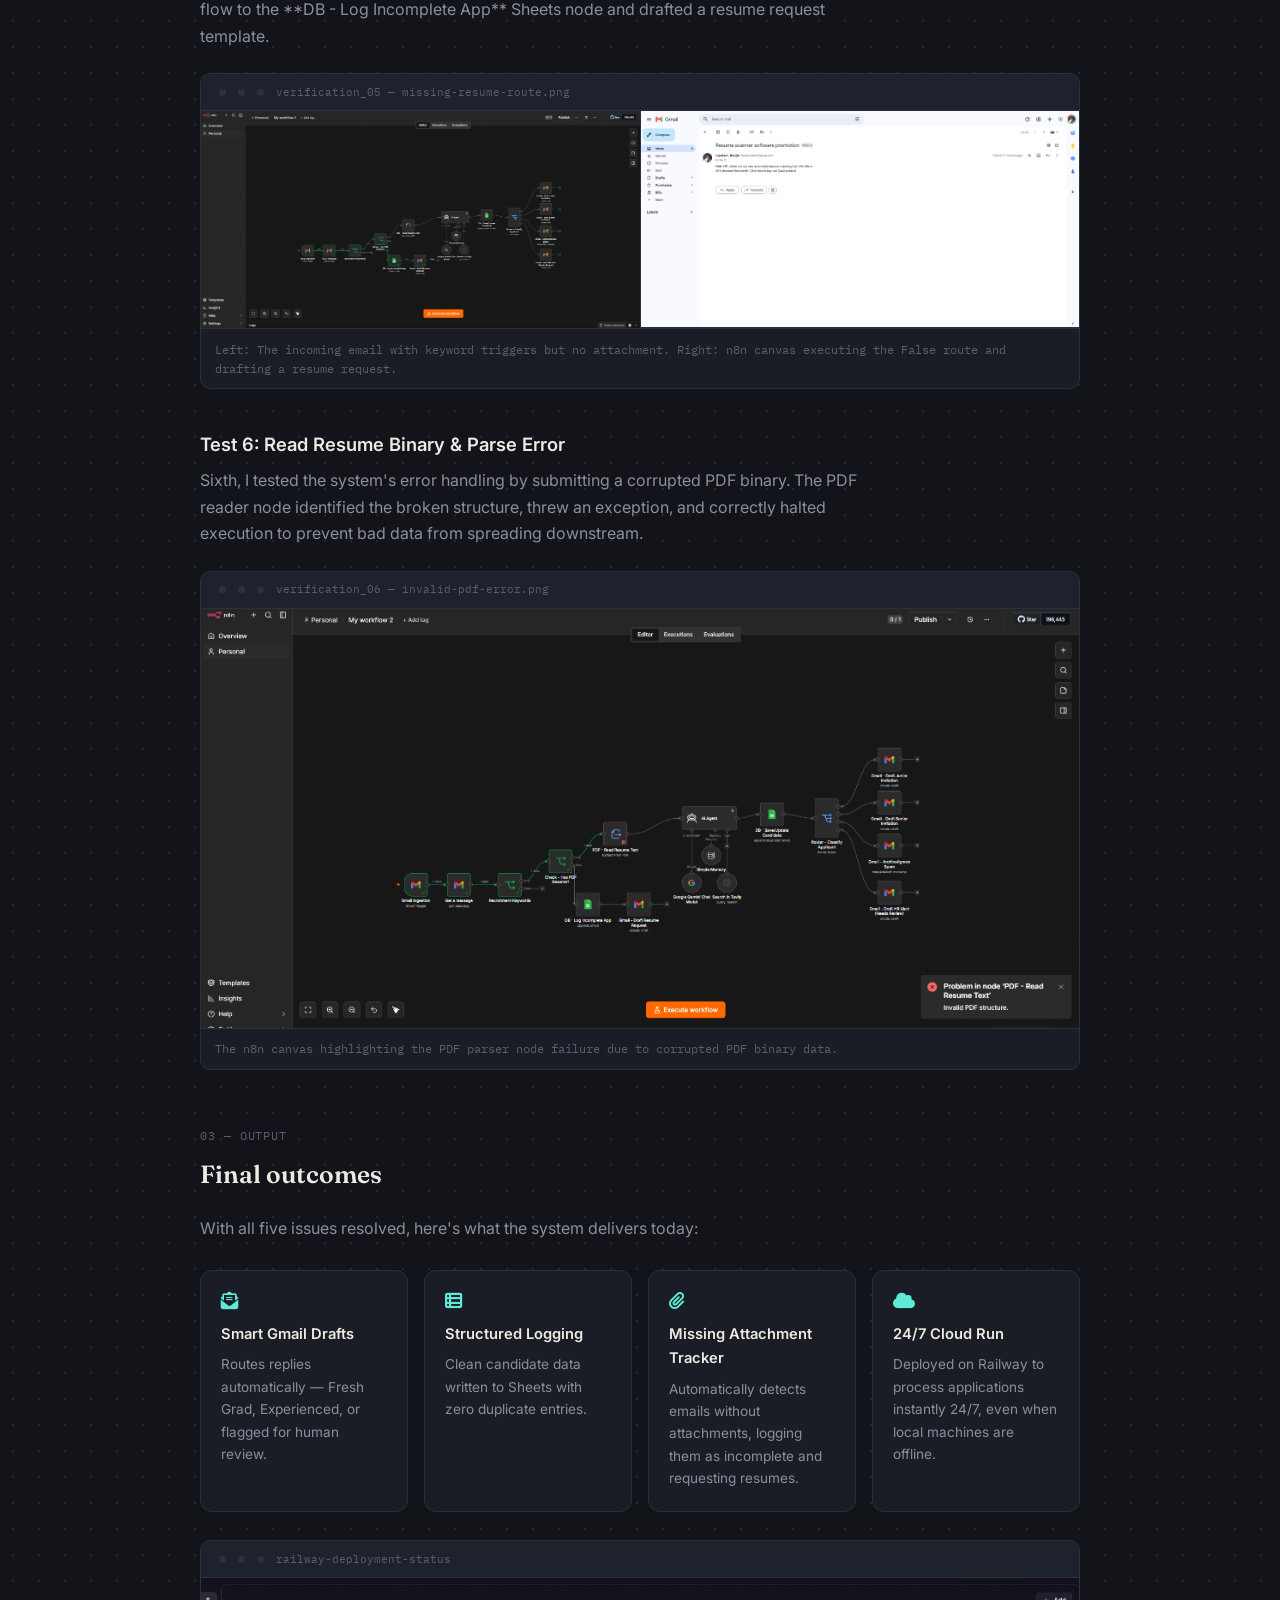
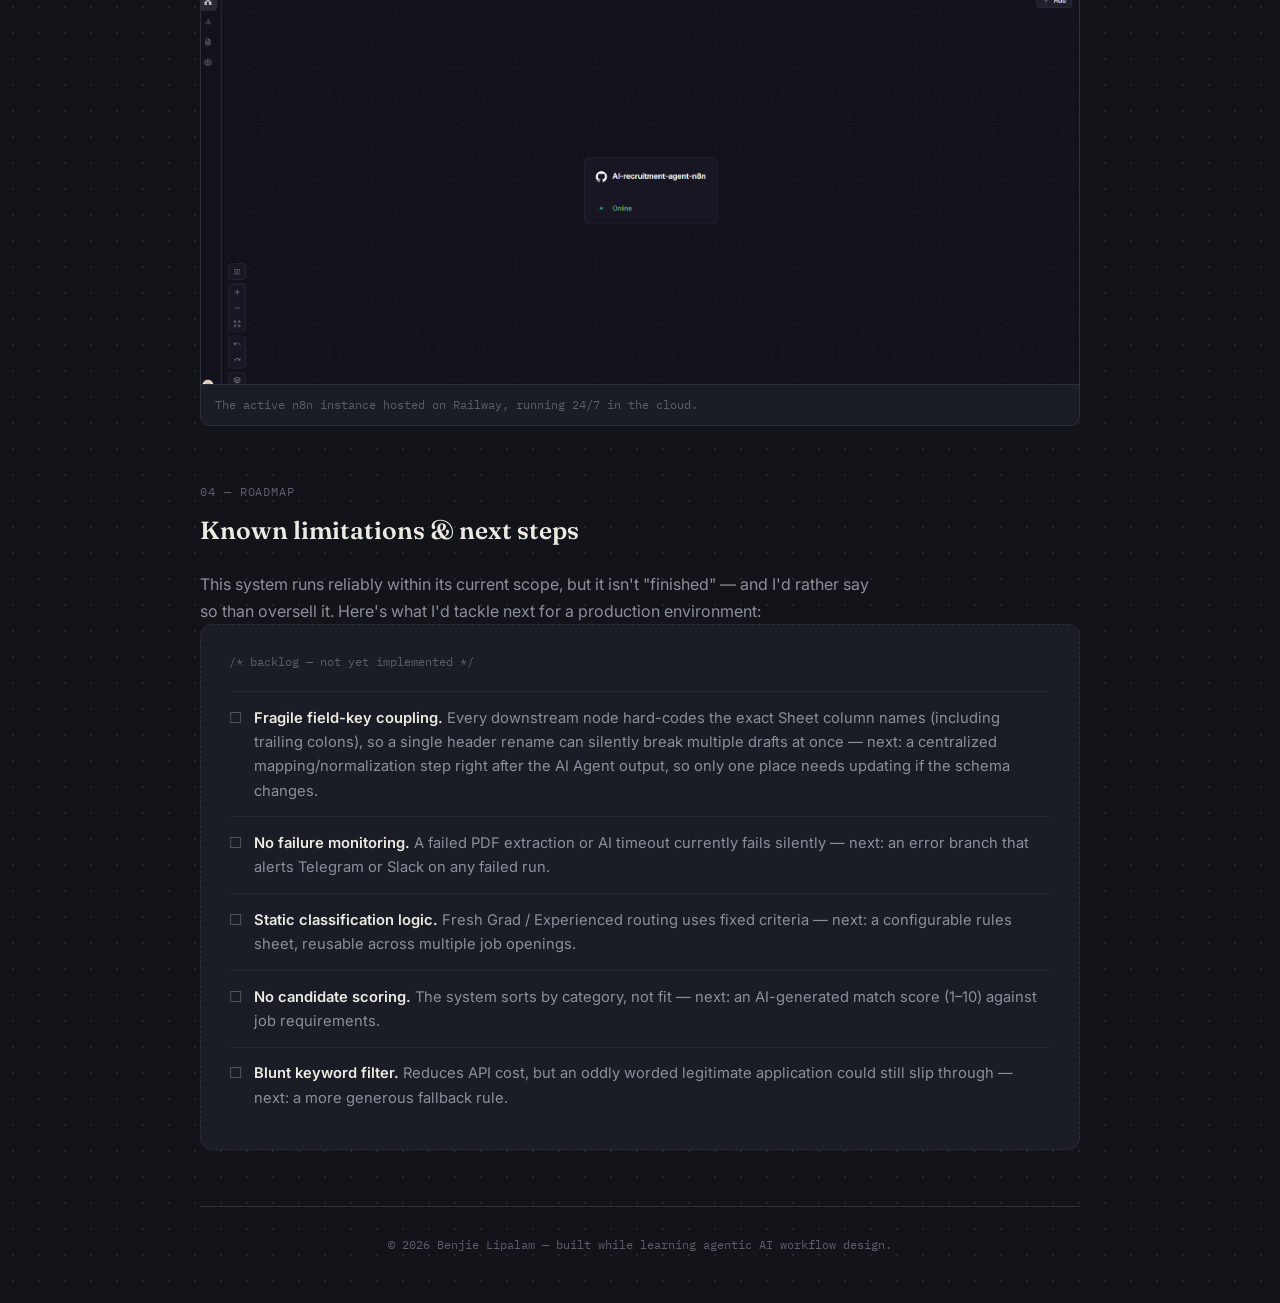
==== commit 80e94fc7: "design: remove 'Real' from title, leaving 'AI Agent' as the clean starting highlighted phrase" ====
--- a/index.html
+++ b/index.html
@@ -38,7 +38,7 @@
           benjie.status: production-ready
         </div>
         <h1>
-          Real <em>AI Agent</em>: Building an End-to-End Recruitment
+          <em>AI Agent</em>: Building an End-to-End Recruitment
           Automation with n8n
         </h1>
         <p class="subhead">
